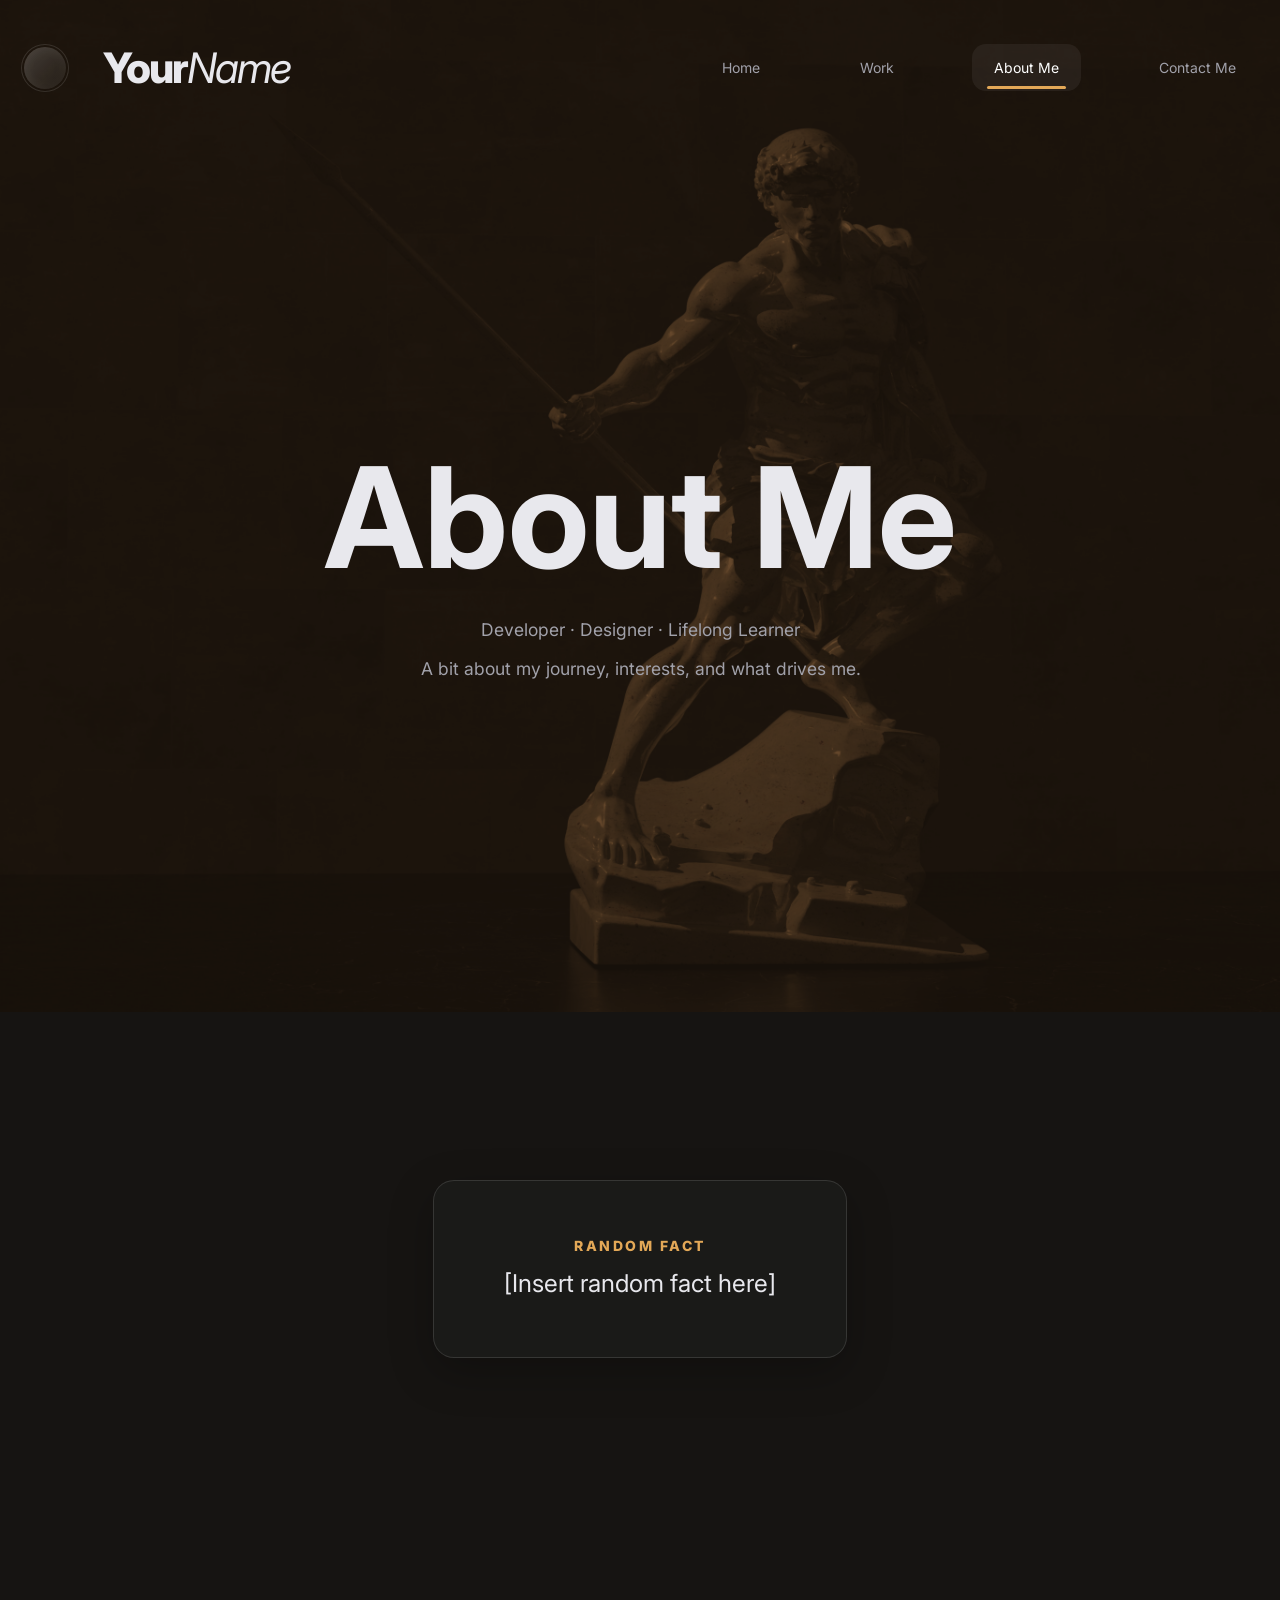
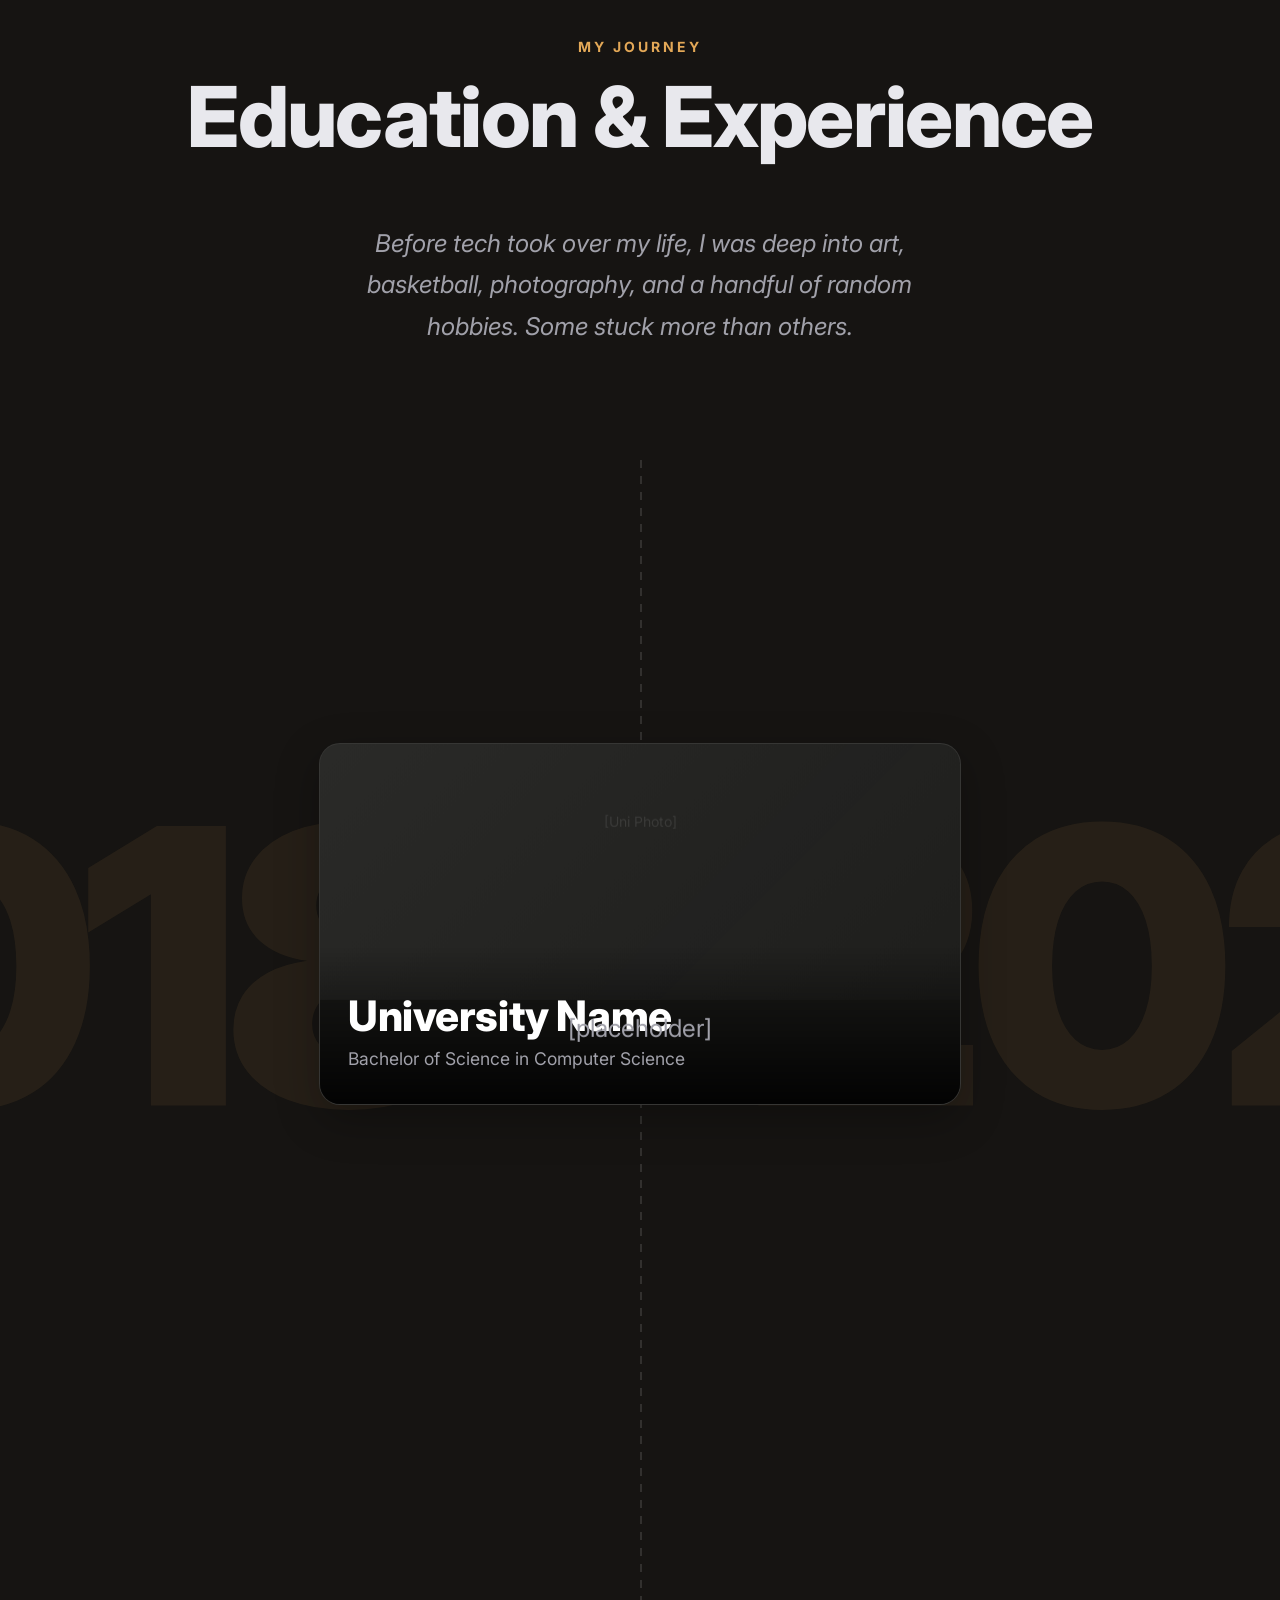
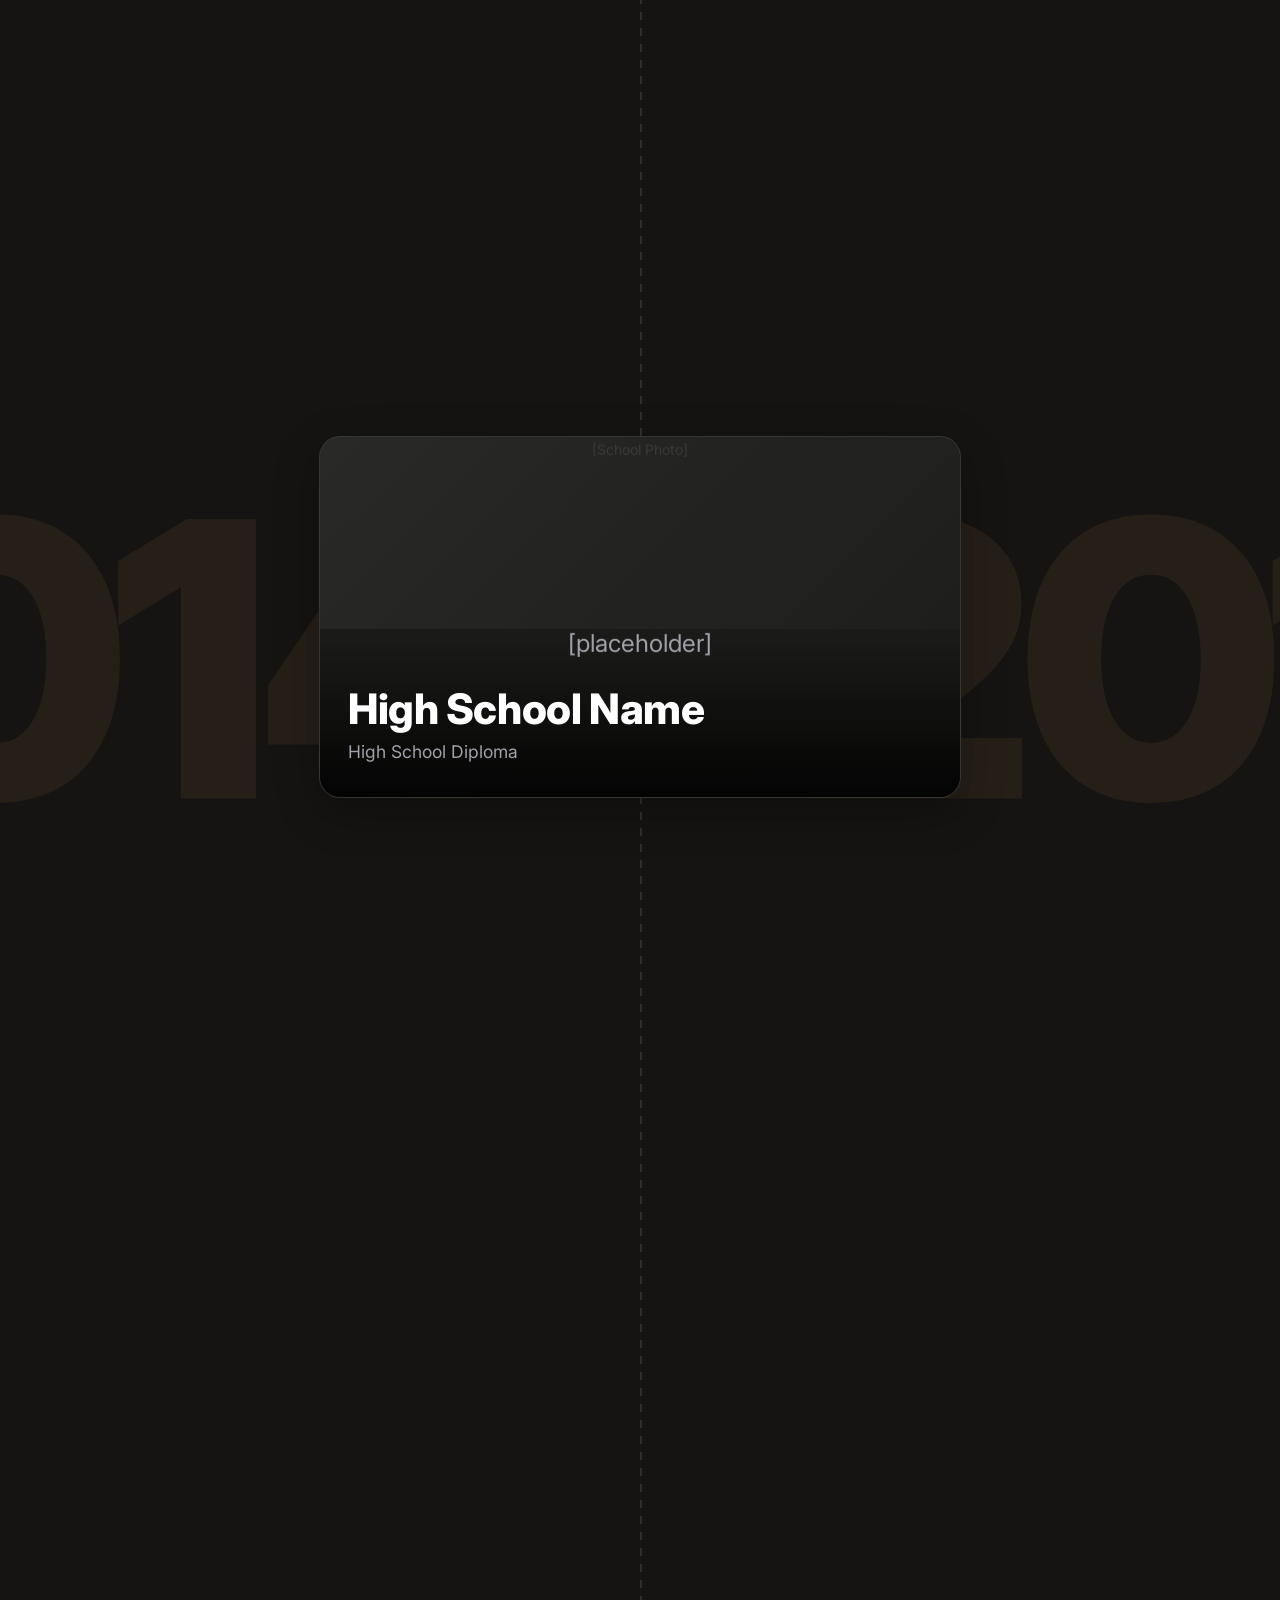
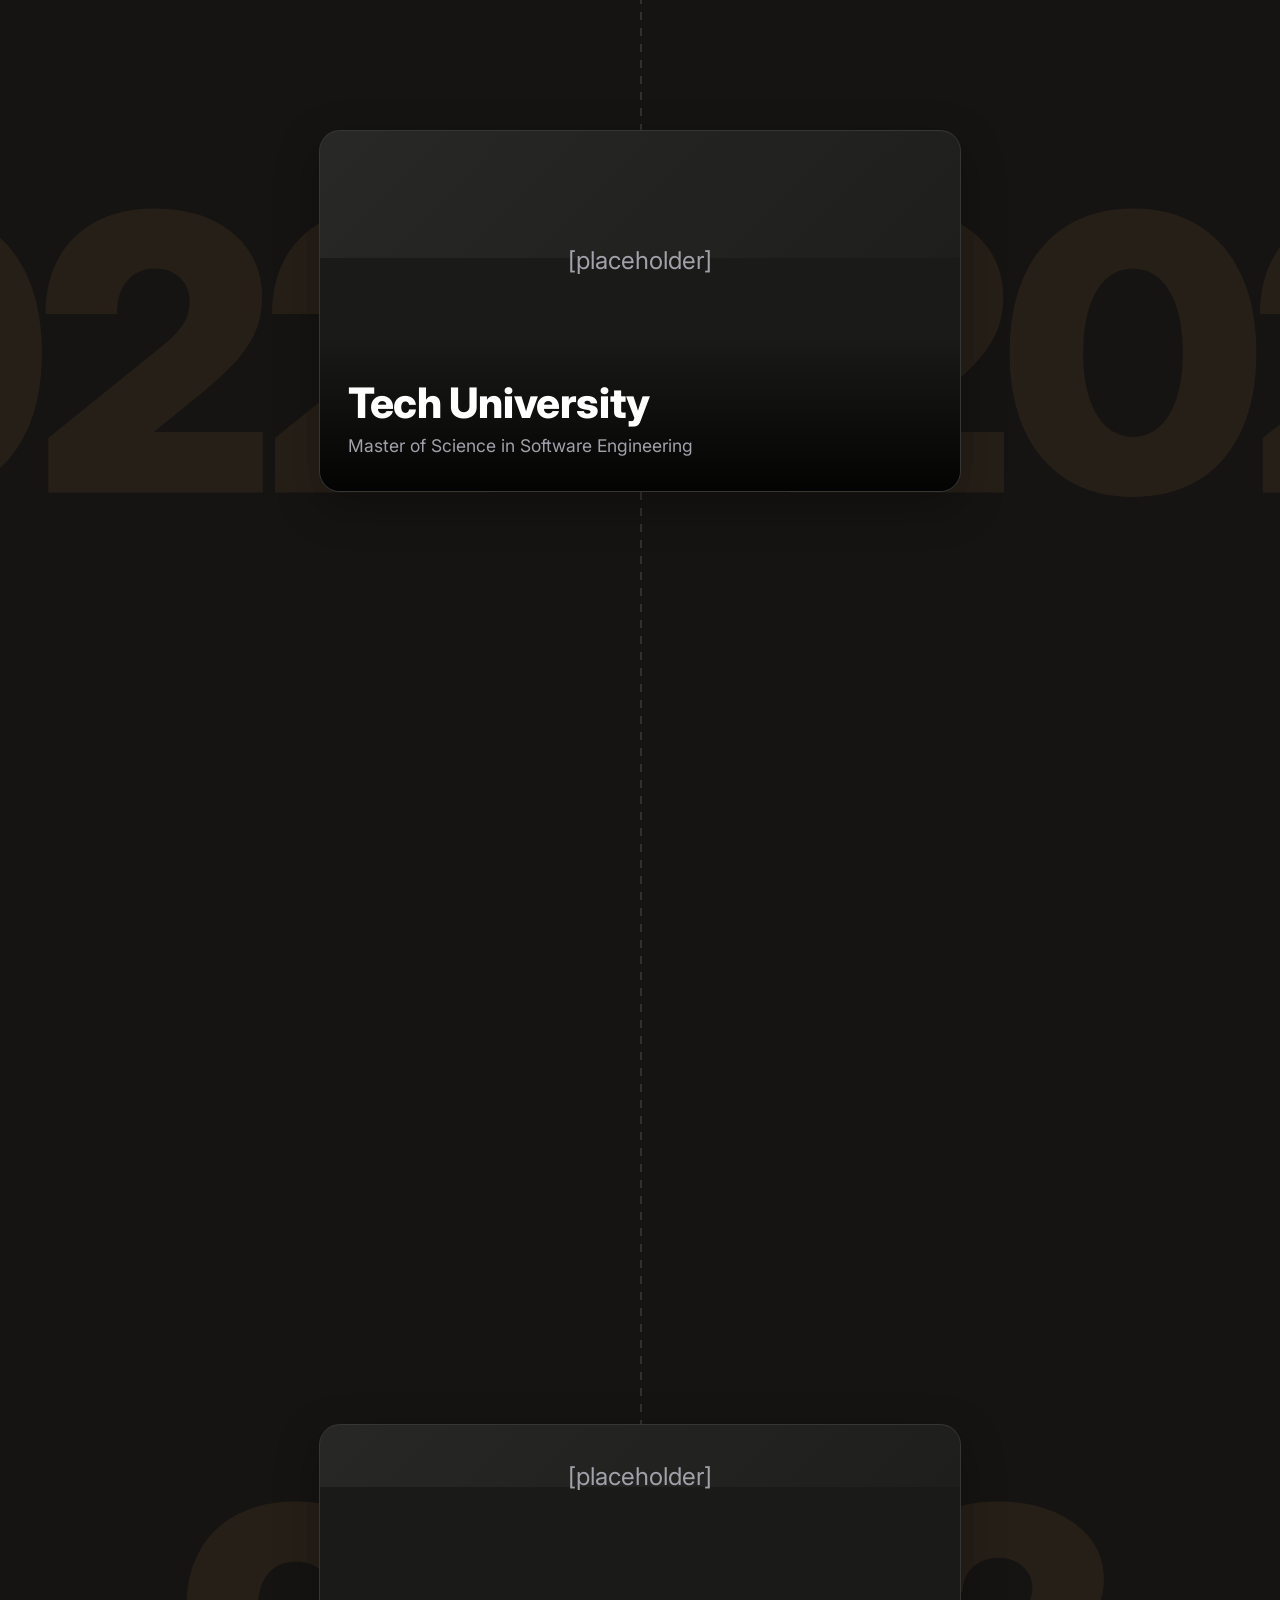
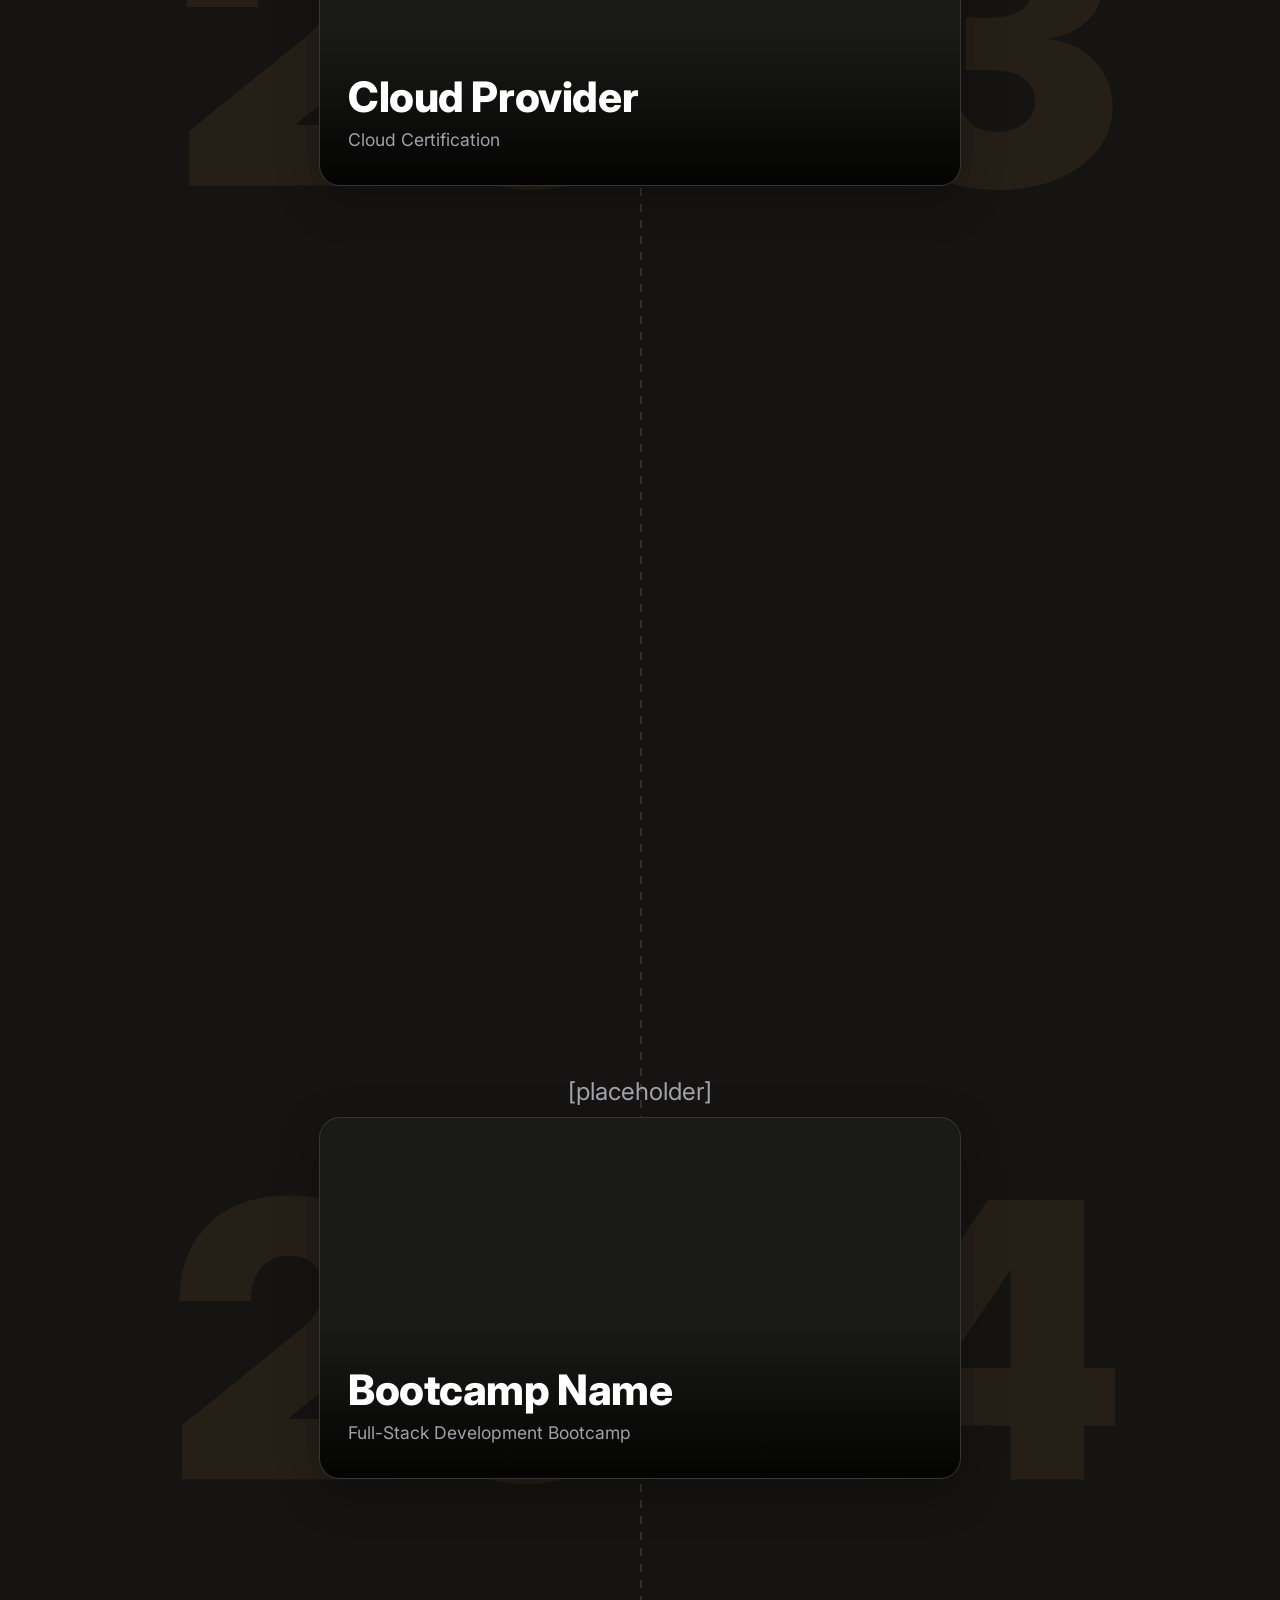
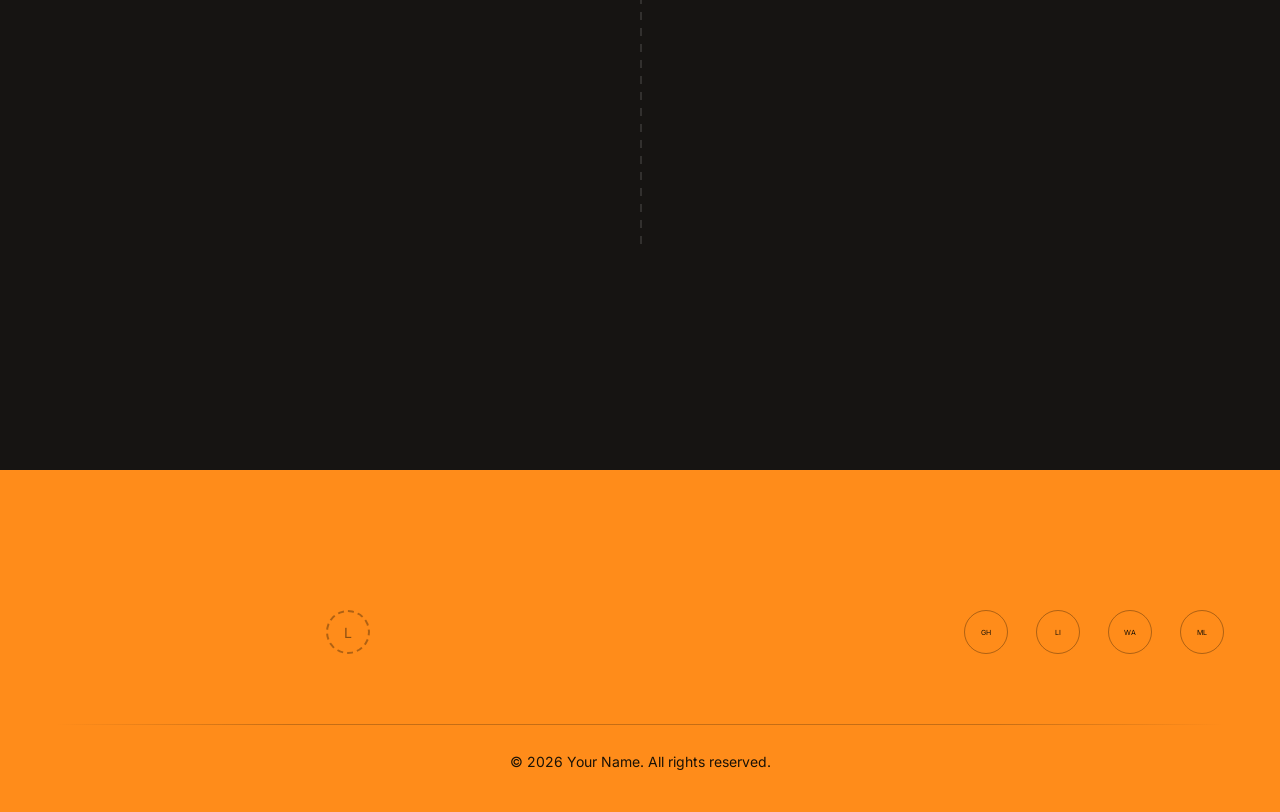
==== about.html @ c1de2d8c "to main" ====
<!doctype html>
<html lang="en">
  <head>
    <meta charset="UTF-8" />
    <meta name="viewport" content="width=device-width, initial-scale=1.0" />
    <title>About Me | Portfolio</title>
    <link rel="stylesheet" href="css/main.css" />
    <link rel="stylesheet" href="css/about.css" />
  </head>
  <body>
    <div class="page-transition"></div>
    <div id="page">
      <!-- Header -->
      <header>
        <div class="container">
          <div class="left-group">
            <div class="profile-pic"></div>
            <a href="index.html" class="logo"
              ><strong>Your</strong> <em>Name</em></a
            >
          </div>
          <nav>
            <a href="index.html">Home</a>
            <a href="work.html">Work</a>
            <a href="about.html" class="active">About Me</a>
            <a href="contact.html">Contact Me</a>
          </nav>
        </div>
      </header>

      <!-- Main content -->
      <main id="content">
        <!-- About Hero -->
        <section class="about-hero" data-observe>
          <div class="profile-circle"></div>
          <img
            class="about-image-bg"
            src="img/about-me-page/diego-sanchez.jpg"
            alt="image"
          />
          <div class="container">
            <h1>About Me</h1>
            <p class="about-tagline">
              Developer &middot; Designer &middot; Lifelong Learner
            </p>
            <p class="about-subtitle">
              A bit about my journey, interests, and what drives me.
            </p>
          </div>
        </section>

        <section data-observe>
          <div class="container">
            <div class="fact-card">
              <span class="fact-label">Random Fact</span>
              <p class="fact-text">
                [Insert random fact here]
              </p>
            </div>
          </div>
        </section>

        <!-- History & Education -->
        <section class="education-section" data-observe>
          <div class="container">
            <span class="section-kicker">My Journey</span>
            <h2 class="timeline-title">Education &amp; Experience</h2>
            <div class="history-intro">
              <p>
                Before tech took over my life, I was deep into art, basketball, photography, and a handful of random hobbies. Some stuck more than others.
              </p>
            </div>
            <div class="about-content">
              <div class="tl-line"></div>
              <div class="tl-line-fill"></div>
              <div class="edu-row">
                <div class="tl-dot" style="--i: 0"></div>
                <div class="edu-year-bg" aria-hidden="true">2018 – 2022</div>
                <div class="education-item" data-observe data-speed="0.06" data-year="2018 – 2022">
                  <div class="edu-img" data-speed="0.05">[Uni Photo]</div>
                  <div class="edu-overlay">
                    <h4>University Name</h4>
                    <div class="school">Bachelor of Science in Computer Science</div>
                  </div>
                </div>
                <div class="edu-backstory" data-speed="0.06">
                  <p>[placeholder]</p>
                </div>
              </div>
              <div class="edu-row">
                <div class="tl-dot" style="--i: 1"></div>
                <div class="edu-year-bg" aria-hidden="true">2014 – 2018</div>
                <div class="education-item" data-observe data-speed="0.06" data-year="2014 – 2018">
                  <div class="edu-img" data-speed="0.05">[School Photo]</div>
                  <div class="edu-overlay">
                    <h4>High School Name</h4>
                    <div class="school">High School Diploma</div>
                  </div>
                </div>
                <div class="edu-backstory" data-speed="0.06">
                  <p>[placeholder]</p>
                </div>
              </div>
              <div class="edu-row">
                <div class="tl-dot" style="--i: 2"></div>
                <div class="edu-year-bg" aria-hidden="true">2022 – 2024</div>
                <div class="education-item" data-observe data-speed="0.06" data-year="2022 – 2024">
                  <div class="edu-img" data-speed="0.05">[Tech Uni Photo]</div>
                  <div class="edu-overlay">
                    <h4>Tech University</h4>
                    <div class="school">Master of Science in Software Engineering</div>
                  </div>
                </div>
                <div class="edu-backstory" data-speed="0.06">
                  <p>[placeholder]</p>
                </div>
              </div>
              <div class="edu-row">
                <div class="tl-dot" style="--i: 3"></div>
                <div class="edu-year-bg" aria-hidden="true">2023</div>
                <div class="education-item" data-observe data-speed="0.06" data-year="2023">
                  <div class="edu-img" data-speed="0.05">[Cert Photo]</div>
                  <div class="edu-overlay">
                    <h4>Cloud Provider</h4>
                    <div class="school">Cloud Certification</div>
                  </div>
                </div>
                <div class="edu-backstory" data-speed="0.06">
                  <p>[placeholder]</p>
                </div>
              </div>
              <div class="edu-row">
                <div class="tl-dot" style="--i: 4"></div>
                <div class="edu-year-bg" aria-hidden="true">2024</div>
                <div class="education-item" data-observe data-speed="0.06" data-year="2024">
                  <div class="edu-img" data-speed="0.05">[Bootcamp Photo]</div>
                  <div class="edu-overlay">
                    <h4>Bootcamp Name</h4>
                    <div class="school">Full-Stack Development Bootcamp</div>
                  </div>
                </div>
                <div class="edu-backstory" data-speed="0.06">
                  <p>[placeholder]</p>
                </div>
              </div>
            </div>
          </div>
        </section>
      </main>

      <!-- Footer -->
      <footer class="on-orange" data-observe>
        <div class="container">
          <div class="footer-row">
            <div class="footer-center">
              <div class="footer-logo-placeholder">L</div>
            </div>
            <div class="footer-right">
              <a href="https://github.com/" target="_blank" class="social-link" title="GitHub">GH</a>
              <a href="https://linkedin.com/in/" target="_blank" class="social-link" title="LinkedIn">LI</a>
              <a href="https://wa.me/" target="_blank" class="social-link" title="WhatsApp">WA</a>
              <a href="mailto:you@example.com" class="social-link" title="Email">ML</a>
            </div>
          </div>
          <div class="footer-copy">&copy; 2026 Your Name. All rights reserved.</div>
        </div>
      </footer>
    </div>
    <script src="javaScript/main.js"></script>
    <script src="javaScript/about.js"></script>
  </body>
</html>
---- css/main.css ----
@import url("https://fonts.googleapis.com/css2?family=Inter:ital,wght@0,400;0,800;1,400&display=swap");

/* ─── Root variables ─────────────────────────────────── */
:root {
  --unit: 1.75rem;

  --s-0125: calc(var(--unit) * 0.125);
  --s-025: calc(var(--unit) * 0.25);
  --s-0375: calc(var(--unit) * 0.375);
  --s-05: calc(var(--unit) * 0.5);
  --s-0625: calc(var(--unit) * 0.625);
  --s-075: calc(var(--unit) * 0.75);
  --s-0875: calc(var(--unit) * 0.875);
  --s-1: var(--unit);
  --s-15: calc(var(--unit) * 1.5);
  --s-2: calc(var(--unit) * 2);
  --s-25: calc(var(--unit) * 2.5);
  --s-3: calc(var(--unit) * 3);
  --s-35: calc(var(--unit) * 3.5);
  --s-4: calc(var(--unit) * 4);
  --s-45: calc(var(--unit) * 4.5);
  --s-5: calc(var(--unit) * 5);
  --s-55: calc(var(--unit) * 5.5);
  --s-6: calc(var(--unit) * 6);
  --s-65: calc(var(--unit) * 6.5);
  --s-7: calc(var(--unit) * 7);
  --s-75: calc(var(--unit) * 7.5);
  --s-8: calc(var(--unit) * 8);
  --s-85: calc(var(--unit) * 8.5);
  --s-9: calc(var(--unit) * 9);
  --s-95: calc(var(--unit) * 9.5);
  --s-10: calc(var(--unit) * 10);
  --s-11: calc(var(--unit) * 11);
  --s-37: calc(var(--unit) * 45);

  --accent: #e3a857;
  --accent-strong: #f2c277;
  --accent-soft: rgba(227, 168, 87, 0.14);
  --accent-line: rgba(227, 168, 87, 0.5);

  --surface: rgba(255, 255, 255, 0.04);
  --surface-2: rgba(255, 255, 255, 0.07);
  --border: rgba(255, 255, 255, 0.12);
  --border-strong: rgba(255, 255, 255, 0.22);

  --text: #e8e8ed;
  --text-dim: #a1a1aa;
  --text-faint: #6b6b6d;

  --ease: cubic-bezier(0.16, 1, 0.3, 1);

  scrollbar-width: none;
}

/* ─── Base / Reset ───────────────────────────────────── */
html {
  scroll-behavior: smooth;
  scroll-padding-top: 88px;
}

::selection {
  background: var(--accent-soft);
  color: #fff;
}

:focus-visible {
  outline: 2px solid var(--accent);
  outline-offset: 3px;
  border-radius: 4px;
}

::-webkit-scrollbar {
  width: 10px;
}
::-webkit-scrollbar-track {
  background: transparent;
}
::-webkit-scrollbar-thumb {
  background: rgba(255, 255, 255, 0.12);
  border-radius: 8px;
  border: 2px solid transparent;
  background-clip: padding-box;
}
::-webkit-scrollbar-thumb:hover {
  background: rgba(255, 255, 255, 0.22);
  background-clip: padding-box;
}

body {
  height: 100%;
  margin: 0;
  font-size: 1rem;
  font-family: "Inter", "SF Pro Display", "Helvetica Neue", sans-serif;
  background: #161412;
  color: #e8e8ed;
}

a {
  text-decoration: none;
}

/* ─── Layout ──────────────────────────────────────────── */
.container {
  max-width: var(--s-37);
  margin: 0 auto;
  padding: 0 var(--s-2);
}

#page {
  display: flex;
  flex-direction: column;
  min-height: 100vh;
  position: relative;
  overflow-x: clip;
}

#content {
  flex: 1;
  display: flex;
  flex-direction: column;
  gap: var(--s-3);
}

section {
  padding: var(--s-2) 0;
}

.page-intro {
  color: #a1a1aa;
}

/* ─── Shared section headings ─────────────────────────── */
.section-kicker {
  display: block;
  text-align: center;
  font-size: var(--s-0625);
  text-transform: uppercase;
  letter-spacing: 0.22em;
  color: var(--accent);
  font-weight: 700;
  margin-bottom: var(--s-05);
}

.section-title {
  text-align: center;
  font-size: var(--s-35);
  font-weight: 800;
  letter-spacing: -0.02em;
  margin: 0 0 var(--s-25);
  color: var(--text);
}

.section-title em {
  font-style: italic;
  color: var(--text-dim);
}

/* ─── Page transition overlay ─────────────────────────── */
#page.page-enter {
  animation: pageFadeIn 0.6s cubic-bezier(0.16, 1, 0.3, 1) forwards;
}

.page-transition {
  position: fixed;
  inset: 0;
  background:
    linear-gradient(
      135deg,
      #0d0b0a 0%,
      #0d0b0a 30%,
      #7a4108 45%,
      #ff8c1a 50%,
      #7a4108 55%,
      #0d0b0a 70%,
      #0d0b0a 100%
    );
  background-color: #0d0b0a;
  background-size: 300% 300%;
  background-position: 0% 0%;
  z-index: 100;
  pointer-events: none;
  opacity: 0;
  transition: opacity 0.35s ease;
}

.page-transition.active {
  opacity: 1;
  pointer-events: all;
  animation: transitionGradient 1.6s ease-out 1 forwards;
}

@keyframes transitionGradient {
  0% { background-position: 0% 0%; }
  100% { background-position: 100% 100%; }
}

@keyframes pageFadeIn {
  from { opacity: 0; transform: translateY(20px); }
  to { opacity: 1; transform: translateY(0); }
}

/* ─── Mobile menu toggle ──────────────────────────────── */
.menu-toggle {
  display: none;
  flex-direction: column;
  justify-content: center;
  gap: 5px;
  width: 40px;
  height: 40px;
  padding: 0;
  background: transparent;
  border: 1px solid var(--border);
  border-radius: var(--s-0375);
  cursor: pointer;
}

.menu-toggle span {
  display: block;
  width: 20px;
  height: 2px;
  margin: 0 auto;
  background: var(--text);
  border-radius: 2px;
  transition: transform 0.3s var(--ease), opacity 0.3s var(--ease);
}

header.nav-open .menu-toggle span:nth-child(1) {
  transform: translateY(7px) rotate(45deg);
}
header.nav-open .menu-toggle span:nth-child(2) {
  opacity: 0;
}
header.nav-open .menu-toggle span:nth-child(3) {
  transform: translateY(-7px) rotate(-45deg);
}

/* ─── Header / Navigation ─────────────────────────────── */
header {
  position: fixed;
  top: 0;
  left: 0;
  width: 100%;
  z-index: 10;
  background: transparent;
  padding: var(--s-1) 0;
  transition:
    background 0.4s var(--ease),
    border-color 0.4s var(--ease),
    backdrop-filter 0.4s var(--ease);
  border-bottom: 1px solid transparent;
}

header.scrolled {
  background: rgba(20, 20, 18, 0.72);
  backdrop-filter: blur(16px) saturate(140%);
  -webkit-backdrop-filter: blur(16px) saturate(140%);
  border-bottom-color: var(--border);
}

header.nav-open {
  background: rgba(20, 20, 18, 0.94);
  backdrop-filter: blur(16px) saturate(140%);
  -webkit-backdrop-filter: blur(16px) saturate(140%);
  border-bottom-color: var(--border);
}

header .container {
  display: flex;
  align-items: center;
  justify-content: space-between;
  max-width: none;
  margin: 0 calc(var(--s-1) * -1.2);
}

header a {
  color: #e8e8ed;
  text-decoration: none;
}

header .left-group {
  display: flex;
  align-items: center;
  gap: calc(var(--s-1) * 0.5);
}

header .profile-pic {
  width: var(--s-15);
  height: var(--s-15);
  border-radius: 50%;
  background:
    linear-gradient(135deg, rgba(255, 255, 255, 0.18), rgba(255, 255, 255, 0.03));
  border: 2px solid transparent;
  background-clip: padding-box;
  box-shadow:
    0 0 0 1px var(--border),
    inset 0 0 14px rgba(255, 255, 255, 0.06);
  flex-shrink: 0;
  position: relative;
}

header .logo {
  font-size: var(--s-15);
  margin-right: var(--s-2);
  font-weight: 400;
  letter-spacing: -0.05em;
}

header .logo strong {
  font-weight: 800;
}

header .logo em {
  font-style: italic;
}

header .left-group a {
  display: inline-flex;
  align-items: center;
  padding: var(--s-05) var(--s-075);
}

header nav {
  display: flex;
  gap: var(--s-2);
}

header nav a {
  position: relative;
  display: inline-flex;
  align-items: center;
  gap: var(--s-05);
  padding: var(--s-05) var(--s-075);
  font-size: var(--s-05);
  border: 1px solid transparent;
  border-radius: var(--s-05);
  color: var(--text-dim);
  transition:
    border-color 0.3s var(--ease),
    background 0.3s var(--ease),
    color 0.3s var(--ease),
    box-shadow 0.3s var(--ease);
}

header nav a::after {
  content: "";
  position: absolute;
  left: var(--s-05);
  right: var(--s-05);
  bottom: 1px;
  height: 3px;
  border-radius: 3px;
  background: var(--accent);
  transform: scaleX(0);
  transform-origin: center;
  transition: transform 0.35s var(--ease);
}

header nav a:hover {
  color: #fff;
  background: rgba(255, 255, 255, 0.12);
  border-color: rgba(255, 255, 255, 0.18);
  box-shadow: 0 4px 16px rgba(0, 0, 0, 0.18);
}

header nav a:hover::after {
  transform: scaleX(1);
}

header nav a.active {
  color: #fff;
  background: rgba(255, 255, 255, 0.06);
}

header nav a.active::after {
  transform: scaleX(1);
}

/* Header — over-orange (home hero) */
header.over-orange:not(.scrolled):not(.nav-open) .logo,
header.over-orange:not(.scrolled):not(.nav-open) nav a {
  color: #1a1206;
}

header.over-orange:not(.scrolled):not(.nav-open) nav a.active {
  color: #1a1206;
  background: rgba(26, 18, 6, 0.08);
}

header.over-orange:not(.scrolled):not(.nav-open) nav a:hover {
  background: rgba(26, 18, 6, 0.14);
  border-color: rgba(26, 18, 6, 0.28);
  color: #1a1206;
  box-shadow: 0 4px 16px rgba(26, 18, 6, 0.18);
}

header.over-orange:not(.scrolled):not(.nav-open) nav a:hover::after,
header.over-orange:not(.scrolled):not(.nav-open) nav a.active::after {
  background: #1a1206;
}

header.over-orange:not(.scrolled):not(.nav-open) .profile-pic {
  border-color: #1a1206;
}

/* ─── Footer ──────────────────────────────────────────── */
footer {
  background: #ff8c1a;
  padding: var(--s-5) 0 var(--s-15);
  margin-top: var(--s-6);
  color: #1a1206;
}

footer .container {
  display: flex;
  flex-direction: column;
  gap: var(--s-25);
}

.footer-row {
  display: flex;
  align-items: center;
  justify-content: space-between;
}

.footer-center,
.footer-right {
  flex: 1;
  display: flex;
  align-items: center;
}

.footer-center {
  justify-content: center;
}

.footer-right {
  justify-content: flex-end;
  gap: var(--s-1);
}

.footer-logo-placeholder {
  width: 40px;
  height: 40px;
  border: 2px dashed rgba(26, 18, 6, 0.35);
  border-radius: 50%;
  display: flex;
  align-items: center;
  justify-content: center;
  color: rgba(26, 18, 6, 0.5);
  font-size: var(--s-05);
}

.social-link {
  width: 42px;
  height: 42px;
  border: 1.5px solid rgba(26, 18, 6, 0.35);
  border-radius: 50%;
  display: flex;
  align-items: center;
  justify-content: center;
  color: #1a1206;
  font-size: var(--s-025);
  text-decoration: none;
  transition:
    background 0.25s var(--ease),
    color 0.25s var(--ease),
    border-color 0.25s var(--ease),
    transform 0.25s var(--ease);
}

.social-link:hover {
  background: rgba(26, 18, 6, 0.12);
  color: #1a1206;
  border-color: rgba(26, 18, 6, 0.5);
  transform: translateY(-2px);
}

.footer.on-orange {
  color: #1a1206;
}

.footer.on-orange .footer-logo-placeholder {
  border-color: rgba(26, 18, 6, 0.35);
  color: rgba(26, 18, 6, 0.5);
}

.footer.on-orange .social-link {
  border-color: rgba(26, 18, 6, 0.35);
  color: #1a1206;
}

.footer.on-orange .social-link:hover {
  background: rgba(26, 18, 6, 0.12);
  color: #1a1206;
  border-color: rgba(26, 18, 6, 0.5);
}

.footer.on-orange .footer-copy {
  color: #1a1206;
  border-image: linear-gradient(
      to right,
      transparent,
      rgba(26, 18, 6, 0.25) 20%,
      rgba(26, 18, 6, 0.25) 80%,
      transparent
    ) 1;
}

.footer-copy {
  text-align: center;
  font-size: var(--s-05);
  color: #1a1206;
  padding-top: var(--s-1);
  border-top: 1px solid transparent;
  border-image: linear-gradient(
      to right,
      transparent,
      rgba(26, 18, 6, 0.25) 20%,
      rgba(26, 18, 6, 0.25) 80%,
      transparent
    ) 1;
}

/* ─── Shared hero keyframes ──────────────────────────── */
@keyframes heroSlideUp {
  from {
    opacity: 0;
    transform: translateY(var(--start-y, 40px));
  }
  to {
    opacity: 1;
    transform: translateY(0);
  }
}

@keyframes heroImageIn {
  from {
    opacity: 0;
    transform: translate(-50%, -45%) scale(1.05);
  }
  to {
    opacity: 0.65;
    transform: translate(-50%, -50%) scale(1);
  }
}

/* ─── Scaling / Responsive ────────────────────────────── */
@media (max-width: 1024px) {
  :root {
    --unit: 1.5rem;
  }

  footer .container {
    gap: var(--s-25);
  }
}

@media (max-width: 768px) {
  :root {
    --unit: 1.25rem;
  }

  .menu-toggle {
    display: flex;
  }

  header .container {
    flex-direction: row;
    flex-wrap: wrap;
    justify-content: space-between;
    align-items: center;
  }

  header nav {
    flex-basis: 100%;
    flex-direction: column;
    align-items: stretch;
    gap: 0;
    max-height: 0;
    overflow: hidden;
    opacity: 0;
    transition: max-height 0.4s var(--ease), opacity 0.3s var(--ease);
  }

  header.nav-open nav {
    max-height: 320px;
    opacity: 1;
    padding-top: var(--s-05);
  }

  header nav a {
    padding: var(--s-05) 0;
    text-align: center;
    border-top: 1px solid var(--border);
  }

  .container {
    padding: 0 var(--s-1);
  }

  footer .container {
    gap: var(--s-3);
  }
}

@media (max-width: 480px) {
  :root {
    --unit: 1rem;
  }

  .footer-row {
    flex-direction: column;
    gap: var(--s-1);
  }

  .footer-right {
    flex: none;
    width: 100%;
    justify-content: center;
  }
}

/* ─── Reduced motion ──────────────────────────────────── */
@media (prefers-reduced-motion: reduce) {
  *,
  *::before,
  *::after {
    animation-duration: 0.001ms !important;
    animation-iteration-count: 1 !important;
    transition-duration: 0.001ms !important;
    scroll-behavior: auto !important;
  }
}
---- css/about.css ----
/* ─── Hero ────────────────────────────────────────────── */
.about-hero {
  min-height: 100vh;
  height: 100vh;
  width: 100%;
  position: relative;
  overflow: hidden;
  display: flex;
  flex-direction: column;
  align-items: center;
  justify-content: center;
  background: #3d2b1a;
}

.about-hero h1,
.about-hero .about-tagline,
.about-hero .about-subtitle {
  opacity: 0;
  transform: translateY(30px);
  will-change: transform, opacity;
}

.about-hero.animate-in h1 {
  --start-y: 30px;
  animation: heroSlideUp 0.7s cubic-bezier(0.16, 1, 0.3, 1) 0.1s forwards;
}

.about-hero.animate-in .about-tagline {
  --start-y: 30px;
  animation: heroSlideUp 0.6s cubic-bezier(0.16, 1, 0.3, 1) 0.9s forwards;
}

.about-hero.animate-in .about-subtitle {
  --start-y: 30px;
  animation: heroSlideUp 0.6s cubic-bezier(0.16, 1, 0.3, 1) 1.6s forwards;
}

.about-hero.animate-in .about-image-bg {
  animation: heroImageIn 0.4s cubic-bezier(0.34, 1.56, 0.64, 1) 0.9s forwards;
}

.about-hero h1 {
  font-size: var(--s-5);
  text-align: center;
  position: relative;
  z-index: 1;
  margin-bottom: var(--s-05);
}

.about-tagline {
  font-size: var(--s-0625);
  color: #a1a1aa;
  text-align: center;
  position: relative;
  z-index: 1;
  margin-bottom: var(--s-05);
}

.about-subtitle {
  font-size: var(--s-0625);
  color: #a1a1aa;
  text-align: center;
  position: relative;
  z-index: 1;
}

.about-image-bg {
  position: absolute;
  top: 50%;
  left: 50%;
  width: 100%;
  height: 100%;
  max-width: none;
  max-height: none;
  object-fit: cover;
  z-index: 0;
  opacity: 0;
  will-change: transform;
  mix-blend-mode: overlay;
  filter: saturate(1.05) contrast(1.02);
  pointer-events: none;
}

.profile-circle {
  display: none;
}

/* ─── Content layout ──────────────────────────────────── */
#content {
  flex: 1;
  display: flex;
  flex-direction: column;
  align-items: center;
  position: relative;
  overflow: hidden;
  gap: var(--s-2);
}

/* ─── Fact card ───────────────────────────────────────── */
.fact-card {
  max-width: 720px;
  margin: var(--s-2) auto 0;
  border: 1px solid var(--border);
  border-radius: var(--s-075);
  padding: var(--s-2) var(--s-25);
  background: #1a1a18;
  text-align: center;
  box-shadow: 0 14px 44px rgba(0, 0, 0, 0.25);
}

.fact-label {
  font-size: var(--s-05);
  font-weight: 800;
  color: var(--accent);
  text-transform: uppercase;
  letter-spacing: 0.18em;
  display: block;
  margin-bottom: var(--s-0375);
}

.fact-text {
  font-size: var(--s-0875);
  color: #e8e8ed;
  line-height: 1.5;
  margin: 0;
}

/* ─── Education / Timeline ────────────────────────────── */
.education-section {
  position: relative;
  margin-top: var(--s-4);
}

.section-kicker {
  display: block;
  text-align: center;
  font-size: var(--s-05);
  text-transform: uppercase;
  letter-spacing: 0.22em;
  color: var(--accent);
  font-weight: 700;
  margin-bottom: var(--s-0375);
}

.timeline-title {
  text-align: center;
  font-size: var(--s-3);
  font-weight: 800;
  letter-spacing: -0.02em;
  margin: 0 0 var(--s-2);
}

.timeline-title em {
  font-style: italic;
  color: var(--text-dim);
}

.history-intro {
  margin: 0 auto var(--s-4);
  max-width: 640px;
  text-align: center;
}

.history-intro p {
  font-size: var(--s-0875);
  color: var(--text-dim);
  line-height: 1.7;
  margin: 0;
  font-style: italic;
}

.about-content {
  position: relative;
  display: flex;
  flex-direction: column;
  gap: clamp(11rem, 22vw, 26rem);
}

.edu-row {
  position: relative;
  display: flex;
  flex-direction: column;
  align-items: center;
  justify-content: center;
  min-height: 100vh;
  gap: var(--s-15);
  padding: var(--s-2) var(--s-1);
}

.tl-line {
  position: absolute;
  top: 0;
  bottom: 0;
  left: 50%;
  width: 2px;
  z-index: 0;
  background-image: repeating-linear-gradient(
    to bottom,
    rgba(255, 255, 255, 0.12) 0px,
    rgba(255, 255, 255, 0.12) 8px,
    transparent 8px,
    transparent 16px
  );
  background-repeat: repeat-y;
  background-size: 100% 16px;
  animation: lineMarch 2s linear infinite;
}

.tl-line-fill {
  position: absolute;
  top: 0;
  left: 50%;
  width: 2px;
  height: 100%;
  z-index: 0;
  background-image: repeating-linear-gradient(
    to bottom,
    var(--accent) 0px,
    var(--accent) 8px,
    transparent 8px,
    transparent 16px
  );
  background-repeat: repeat-y;
  background-size: 100% 16px;
  clip-path: inset(0 0 100% 0);
  will-change: clip-path;
  animation: lineMarch 2s linear infinite;
}

.tl-dot {
  position: absolute;
  left: 50%;
  top: 50%;
  transform: translate(-50%, -50%);
  width: 14px;
  height: 14px;
  border-radius: 50%;
  background: var(--accent);
  z-index: 1;
  animation: dotWave 2s ease-in-out infinite;
  animation-delay: calc(var(--i) * 0.25s);
}

.edu-year-bg {
  position: absolute;
  top: 50%;
  left: 50%;
  transform: translate(-50%, -50%);
  z-index: -1;
  font-size: clamp(8rem, 30vw, 26rem);
  font-weight: 900;
  line-height: 0.8;
  letter-spacing: -0.04em;
  color: var(--accent);
  opacity: 0.08;
  pointer-events: none;
  user-select: none;
  white-space: nowrap;
}

.education-item {
  position: relative;
  z-index: 1;
  width: min(640px, 100%);
  border-radius: var(--s-075);
  overflow: hidden;
  border: 1px solid var(--border);
  background: #1a1a18;
  box-shadow: 0 14px 44px rgba(0, 0, 0, 0.28);
  transform: translate3d(0, var(--py, 0px), 0);
  will-change: transform;
  transition:
    transform 0.45s var(--ease),
    border-color 0.45s var(--ease),
    box-shadow 0.45s var(--ease);
}

.education-item:hover {
  transform: translate3d(0, calc(var(--py, 0px) - 4px), 0);
  border-color: var(--border-strong);
  box-shadow: 0 22px 60px rgba(0, 0, 0, 0.4);
}

.edu-img {
  width: 100%;
  aspect-ratio: 16 / 9;
  background: linear-gradient(135deg, rgba(255, 255, 255, 0.08), rgba(255, 255, 255, 0.02));
  display: flex;
  align-items: center;
  justify-content: center;
  color: rgba(255, 255, 255, 0.1);
  font-size: var(--s-05);
  transform: translate3d(0, var(--py, 0px), 0);
  will-change: transform;
}

.edu-overlay {
  position: absolute;
  bottom: 0;
  left: 0;
  right: 0;
  padding: var(--s-15) var(--s-1) var(--s-1);
  background: linear-gradient(transparent, rgba(0, 0, 0, 0.88));
  pointer-events: none;
}

.edu-overlay h4 {
  font-size: var(--s-15);
  font-weight: 800;
  letter-spacing: -0.01em;
  margin: 0 0 var(--s-025);
  color: #fff;
}

.edu-overlay .school {
  font-size: var(--s-0625);
  color: var(--text-dim);
  margin-bottom: var(--s-025);
}

.edu-backstory {
  position: relative;
  z-index: 1;
  max-width: 600px;
  padding: 0 var(--s-15);
  text-align: center;
  transform: translate3d(0, var(--py, 0px), 0);
  will-change: transform;
}

.edu-backstory p {
  font-size: var(--s-0875);
  color: var(--text-dim);
  line-height: 1.7;
  margin: 0;
}

/* ─── Keyframes ───────────────────────────────────────── */
@keyframes lineMarch {
  to { background-position: 0 -16px; }
}

@keyframes dotWave {
  0%, 100% { transform: translate(-50%, -50%) translateY(0); }
  50% { transform: translate(-50%, -50%) translateY(-8px); }
}

/* ─── Responsive ──────────────────────────────────────── */
@media (max-width: 768px) {
  .education-item {
    width: 100%;
  }
  .tl-line,
  .tl-line-fill,
  .tl-dot,
  .edu-year-bg {
    display: none;
  }
}
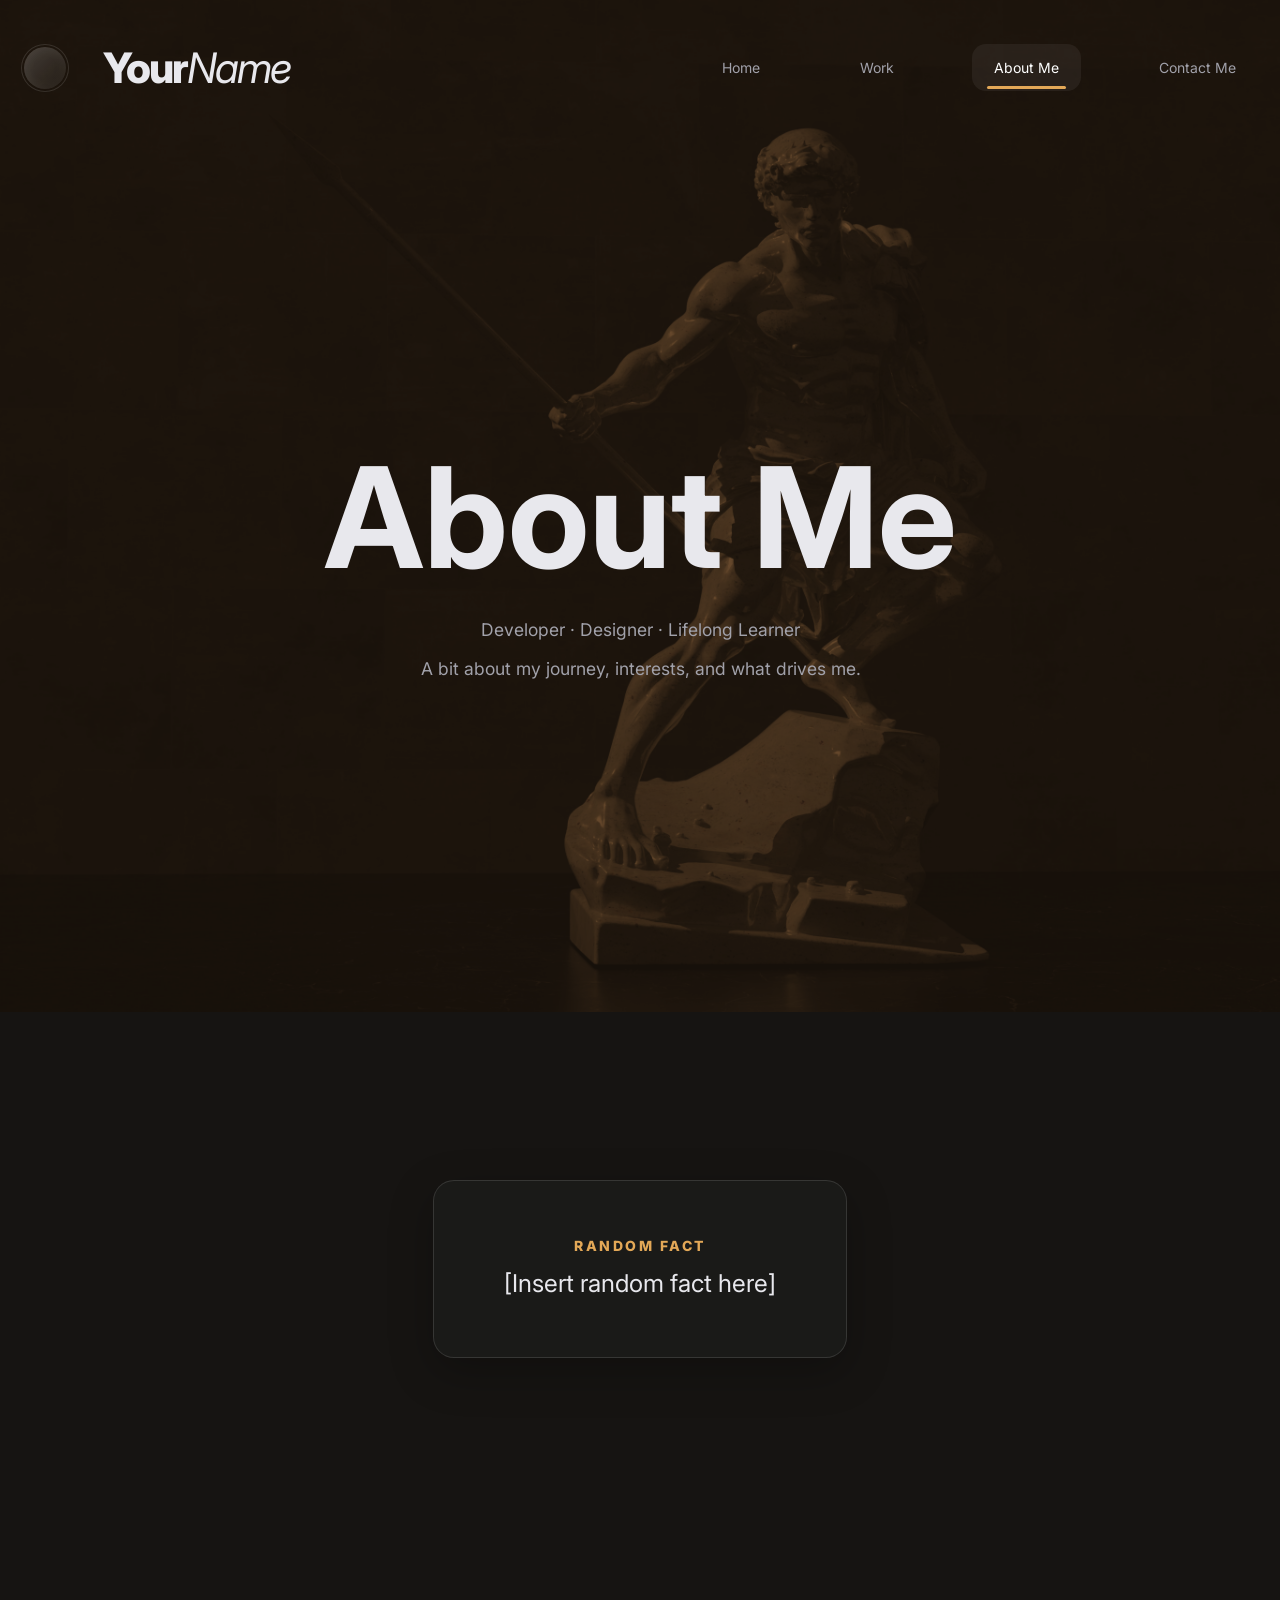
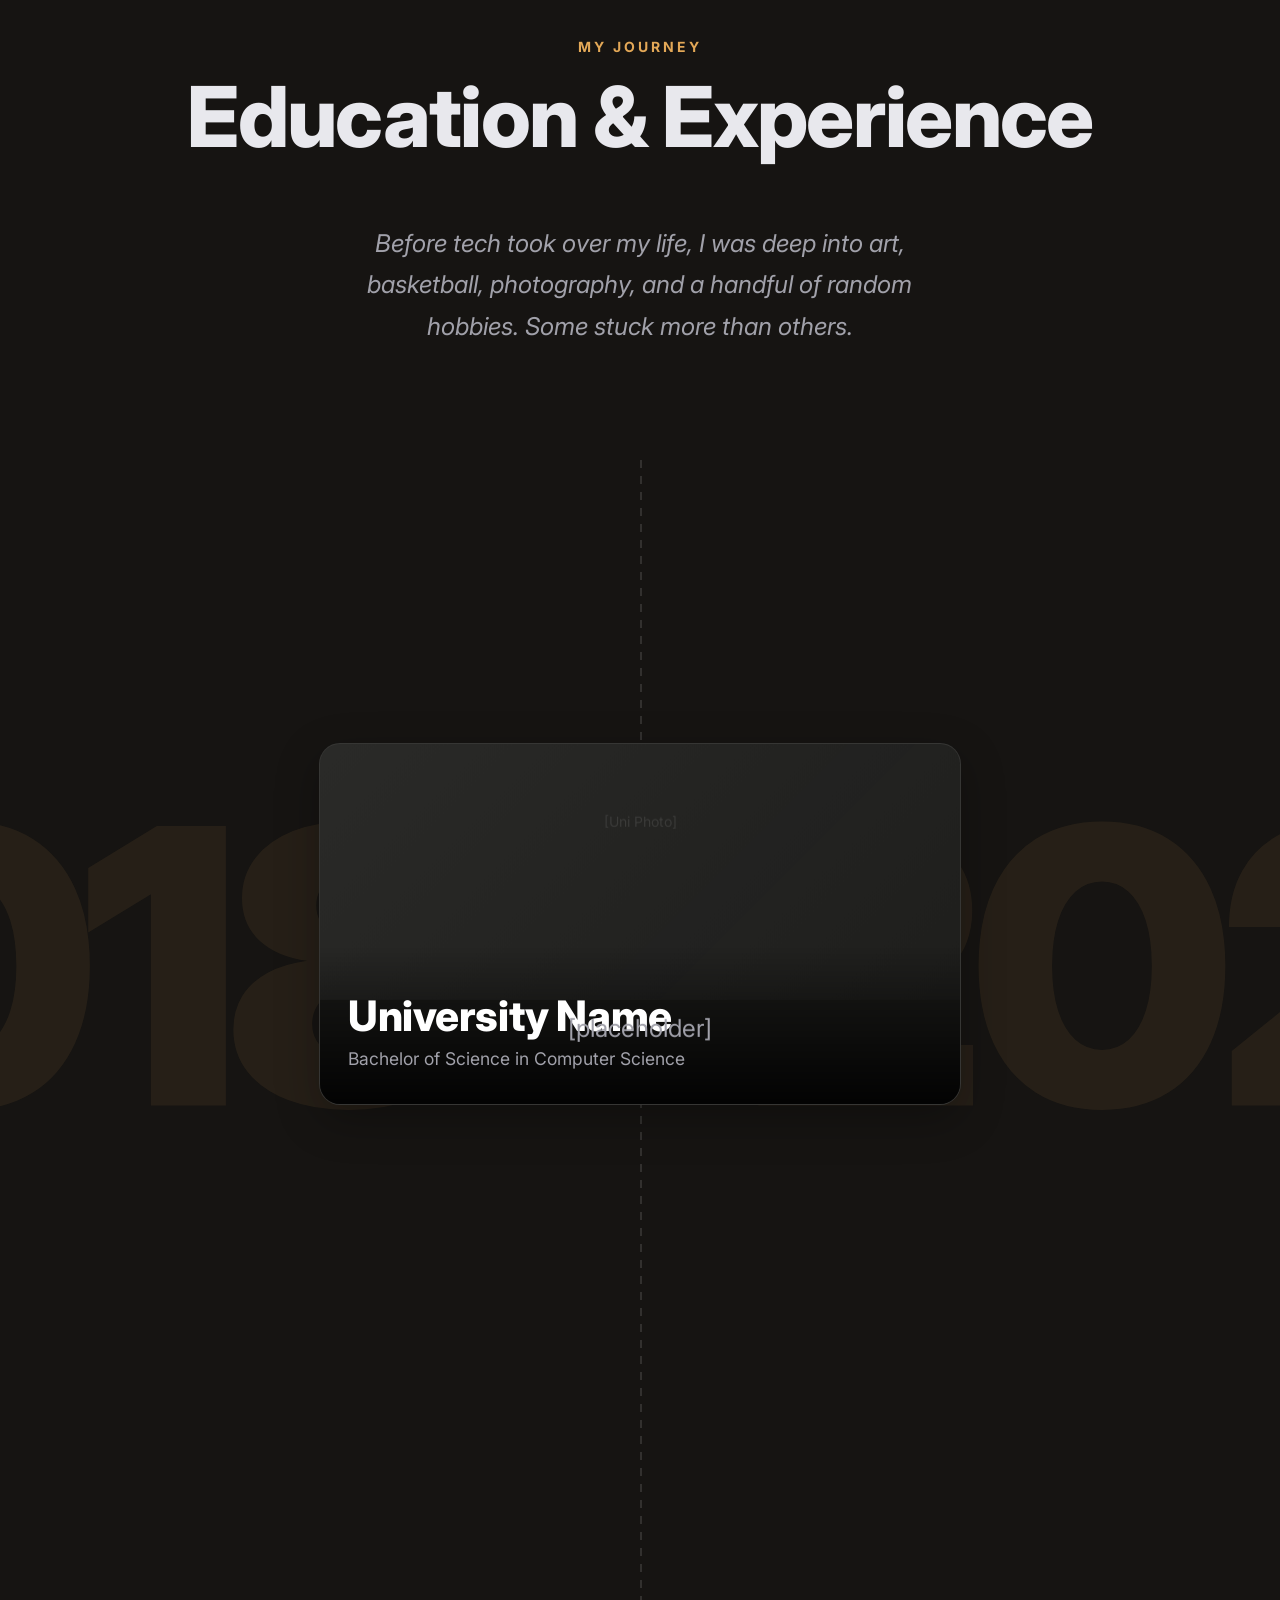
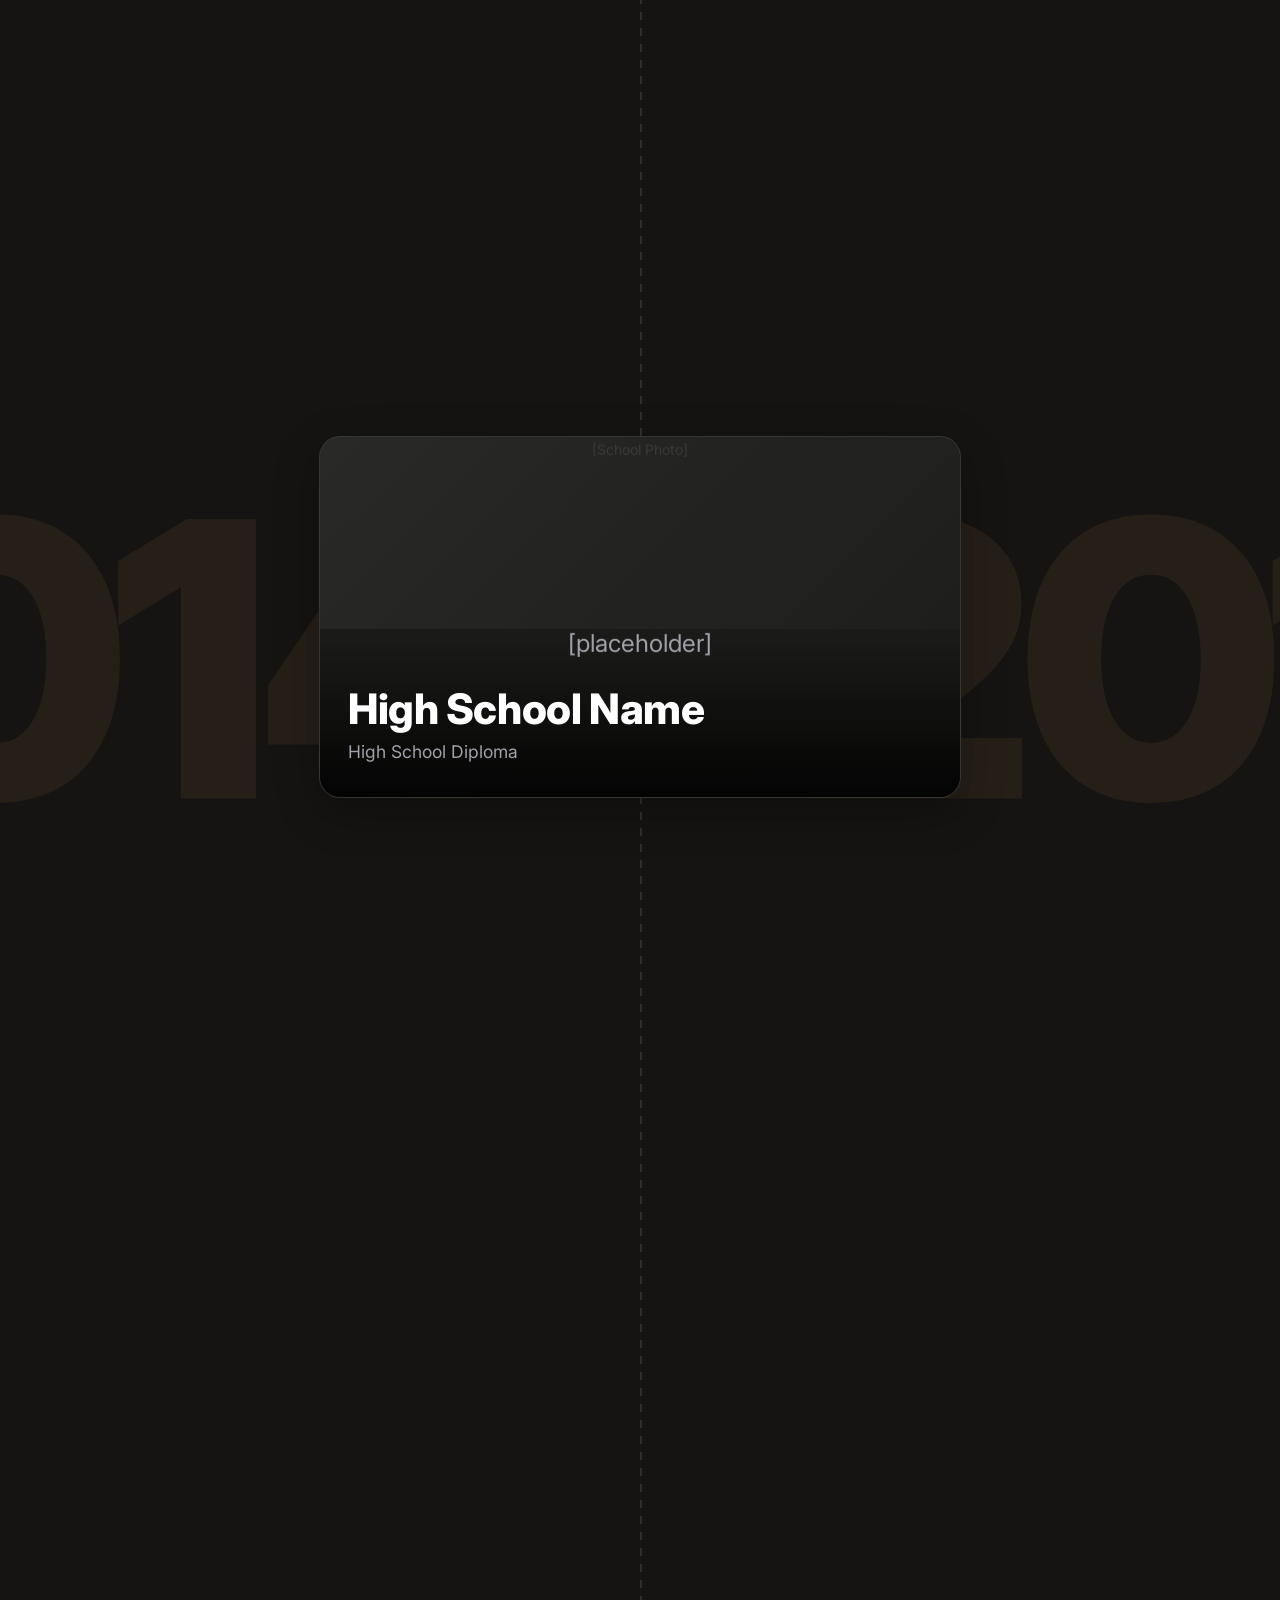
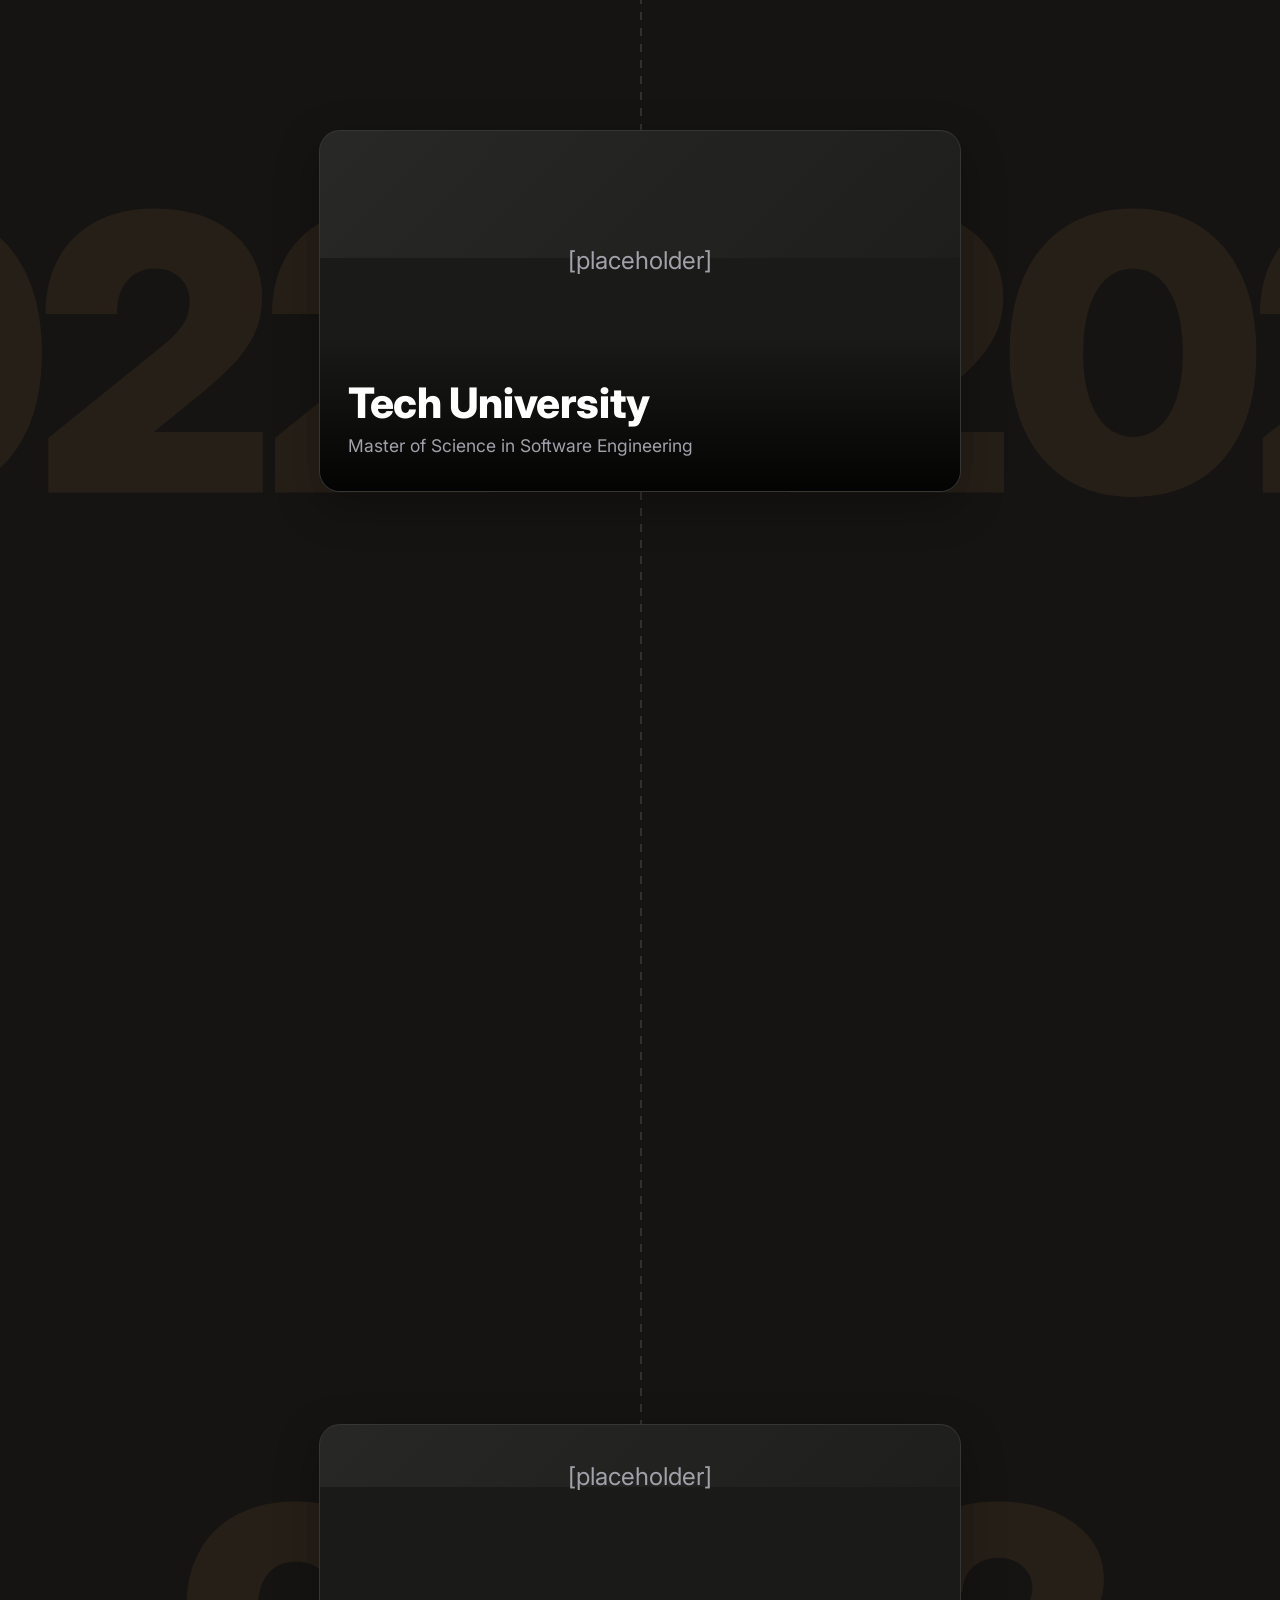
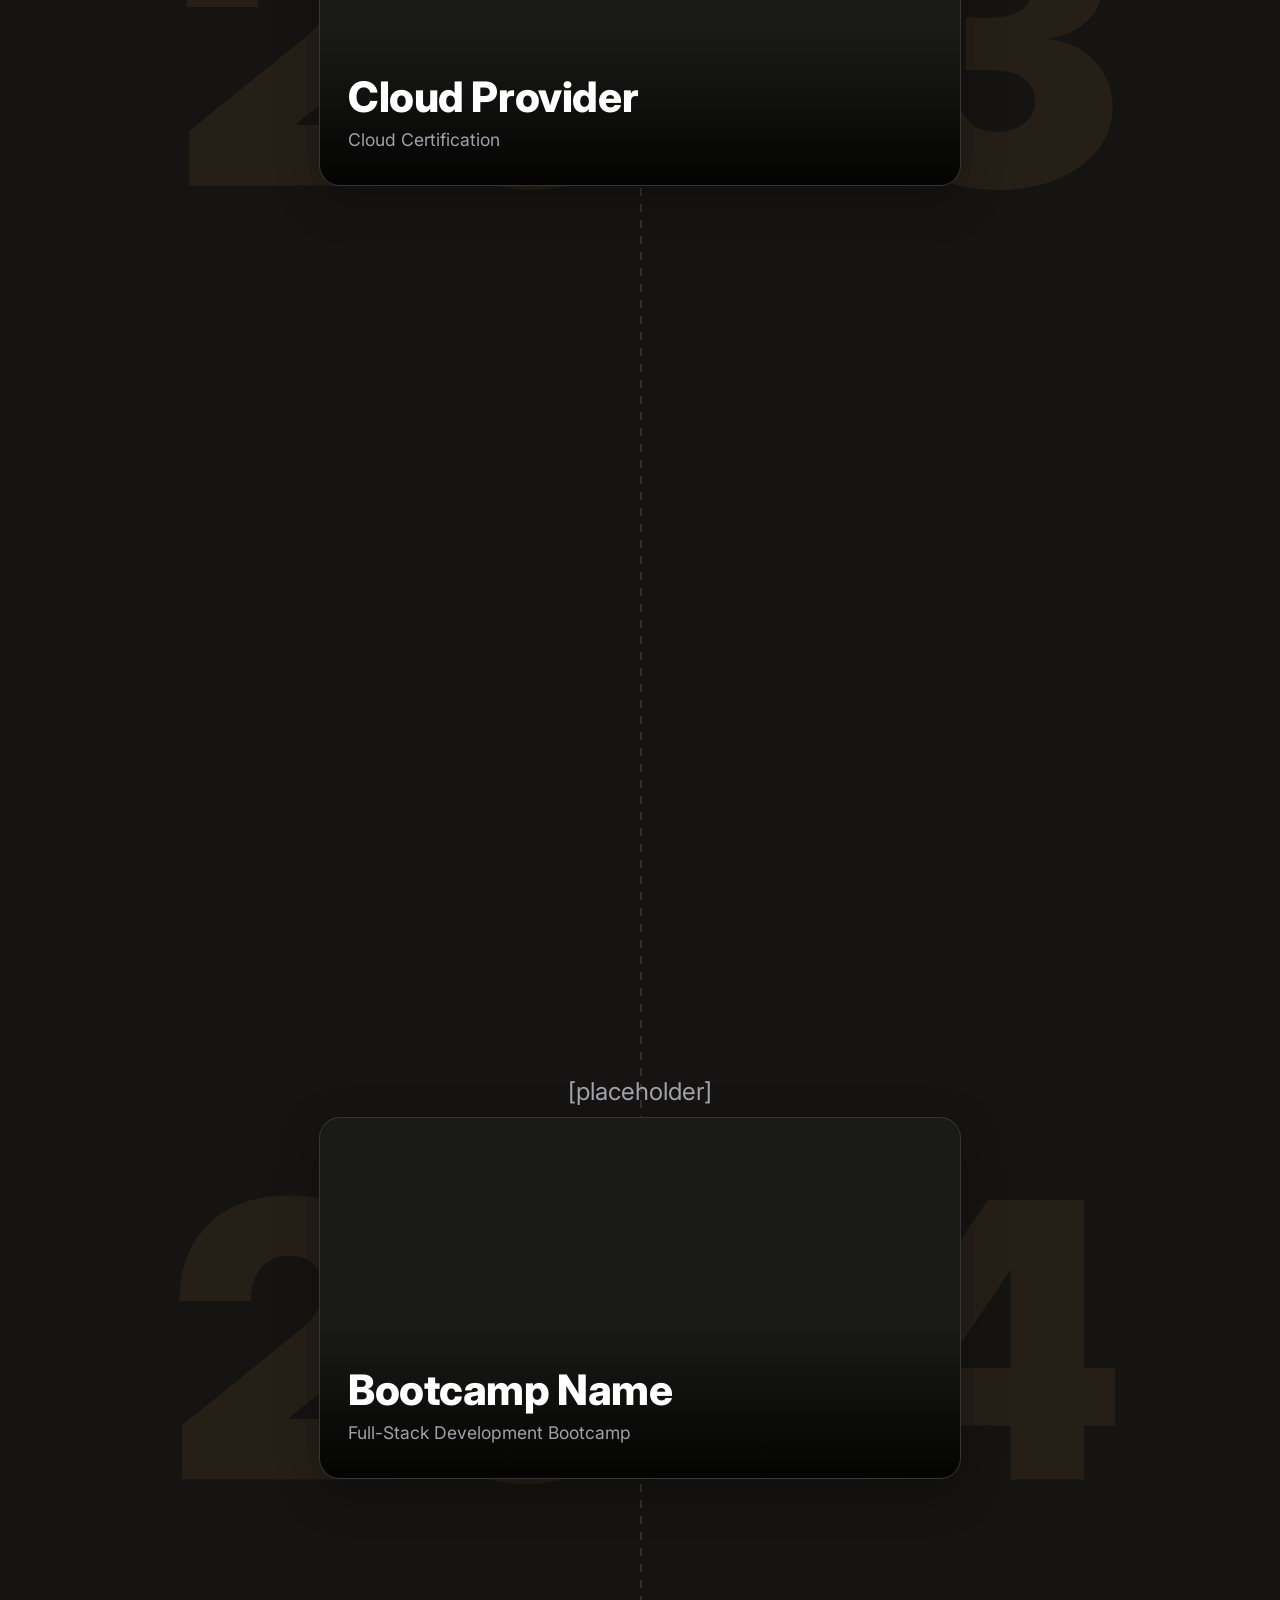
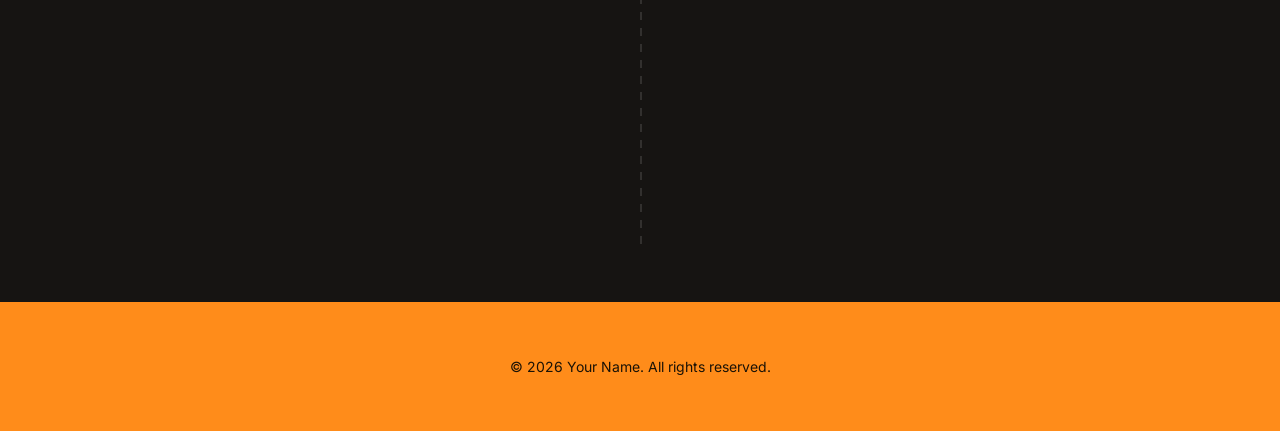
==== commit f0235702: "fdsd" ====
--- a/about.html
+++ b/about.html
@@ -74,7 +74,7 @@
               <div class="tl-line"></div>
               <div class="tl-line-fill"></div>
               <div class="edu-row">
-                <div class="tl-dot" style="--i: 0"></div>
+                <div class="tl-dot"></div>
                 <div class="edu-year-bg" aria-hidden="true">2018 – 2022</div>
                 <div class="education-item" data-observe data-speed="0.06" data-year="2018 – 2022">
                   <div class="edu-img" data-speed="0.05">[Uni Photo]</div>
@@ -88,7 +88,7 @@
                 </div>
               </div>
               <div class="edu-row">
-                <div class="tl-dot" style="--i: 1"></div>
+                <div class="tl-dot"></div>
                 <div class="edu-year-bg" aria-hidden="true">2014 – 2018</div>
                 <div class="education-item" data-observe data-speed="0.06" data-year="2014 – 2018">
                   <div class="edu-img" data-speed="0.05">[School Photo]</div>
@@ -102,7 +102,7 @@
                 </div>
               </div>
               <div class="edu-row">
-                <div class="tl-dot" style="--i: 2"></div>
+                <div class="tl-dot"></div>
                 <div class="edu-year-bg" aria-hidden="true">2022 – 2024</div>
                 <div class="education-item" data-observe data-speed="0.06" data-year="2022 – 2024">
                   <div class="edu-img" data-speed="0.05">[Tech Uni Photo]</div>
@@ -116,7 +116,7 @@
                 </div>
               </div>
               <div class="edu-row">
-                <div class="tl-dot" style="--i: 3"></div>
+                <div class="tl-dot"></div>
                 <div class="edu-year-bg" aria-hidden="true">2023</div>
                 <div class="education-item" data-observe data-speed="0.06" data-year="2023">
                   <div class="edu-img" data-speed="0.05">[Cert Photo]</div>
@@ -130,7 +130,7 @@
                 </div>
               </div>
               <div class="edu-row">
-                <div class="tl-dot" style="--i: 4"></div>
+                <div class="tl-dot"></div>
                 <div class="edu-year-bg" aria-hidden="true">2024</div>
                 <div class="education-item" data-observe data-speed="0.06" data-year="2024">
                   <div class="edu-img" data-speed="0.05">[Bootcamp Photo]</div>
@@ -151,22 +151,11 @@
       <!-- Footer -->
       <footer class="on-orange" data-observe>
         <div class="container">
-          <div class="footer-row">
-            <div class="footer-center">
-              <div class="footer-logo-placeholder">L</div>
-            </div>
-            <div class="footer-right">
-              <a href="https://github.com/" target="_blank" class="social-link" title="GitHub">GH</a>
-              <a href="https://linkedin.com/in/" target="_blank" class="social-link" title="LinkedIn">LI</a>
-              <a href="https://wa.me/" target="_blank" class="social-link" title="WhatsApp">WA</a>
-              <a href="mailto:you@example.com" class="social-link" title="Email">ML</a>
-            </div>
-          </div>
           <div class="footer-copy">&copy; 2026 Your Name. All rights reserved.</div>
         </div>
       </footer>
     </div>
-    <script src="javaScript/main.js"></script>
-    <script src="javaScript/about.js"></script>
+    <script src="java-script/main.js"></script>
+    <script src="java-script/about.js"></script>
   </body>
 </html>
--- a/css/main.css
+++ b/css/main.css
@@ -405,120 +405,20 @@
 /* ─── Footer ──────────────────────────────────────────── */
 footer {
   background: #ff8c1a;
-  padding: var(--s-5) 0 var(--s-15);
-  margin-top: var(--s-6);
+  padding: var(--s-2) 0;
   color: #1a1206;
 }
 
 footer .container {
   display: flex;
-  flex-direction: column;
-  gap: var(--s-25);
-}
-
-.footer-row {
-  display: flex;
+  justify-content: center;
   align-items: center;
-  justify-content: space-between;
-}
-
-.footer-center,
-.footer-right {
-  flex: 1;
-  display: flex;
-  align-items: center;
-}
-
-.footer-center {
-  justify-content: center;
-}
-
-.footer-right {
-  justify-content: flex-end;
-  gap: var(--s-1);
-}
-
-.footer-logo-placeholder {
-  width: 40px;
-  height: 40px;
-  border: 2px dashed rgba(26, 18, 6, 0.35);
-  border-radius: 50%;
-  display: flex;
-  align-items: center;
-  justify-content: center;
-  color: rgba(26, 18, 6, 0.5);
-  font-size: var(--s-05);
-}
-
-.social-link {
-  width: 42px;
-  height: 42px;
-  border: 1.5px solid rgba(26, 18, 6, 0.35);
-  border-radius: 50%;
-  display: flex;
-  align-items: center;
-  justify-content: center;
-  color: #1a1206;
-  font-size: var(--s-025);
-  text-decoration: none;
-  transition:
-    background 0.25s var(--ease),
-    color 0.25s var(--ease),
-    border-color 0.25s var(--ease),
-    transform 0.25s var(--ease);
-}
-
-.social-link:hover {
-  background: rgba(26, 18, 6, 0.12);
-  color: #1a1206;
-  border-color: rgba(26, 18, 6, 0.5);
-  transform: translateY(-2px);
-}
-
-.footer.on-orange {
-  color: #1a1206;
-}
-
-.footer.on-orange .footer-logo-placeholder {
-  border-color: rgba(26, 18, 6, 0.35);
-  color: rgba(26, 18, 6, 0.5);
-}
-
-.footer.on-orange .social-link {
-  border-color: rgba(26, 18, 6, 0.35);
-  color: #1a1206;
-}
-
-.footer.on-orange .social-link:hover {
-  background: rgba(26, 18, 6, 0.12);
-  color: #1a1206;
-  border-color: rgba(26, 18, 6, 0.5);
-}
-
-.footer.on-orange .footer-copy {
-  color: #1a1206;
-  border-image: linear-gradient(
-      to right,
-      transparent,
-      rgba(26, 18, 6, 0.25) 20%,
-      rgba(26, 18, 6, 0.25) 80%,
-      transparent
-    ) 1;
 }
 
 .footer-copy {
   text-align: center;
   font-size: var(--s-05);
   color: #1a1206;
-  padding-top: var(--s-1);
-  border-top: 1px solid transparent;
-  border-image: linear-gradient(
-      to right,
-      transparent,
-      rgba(26, 18, 6, 0.25) 20%,
-      rgba(26, 18, 6, 0.25) 80%,
-      transparent
-    ) 1;
 }
 
 /* ─── Shared hero keyframes ──────────────────────────── */
@@ -551,7 +451,7 @@
   }
 
   footer .container {
-    gap: var(--s-25);
+    flex-direction: column;
   }
 }
 
@@ -607,17 +507,6 @@
   :root {
     --unit: 1rem;
   }
-
-  .footer-row {
-    flex-direction: column;
-    gap: var(--s-1);
-  }
-
-  .footer-right {
-    flex: none;
-    width: 100%;
-    justify-content: center;
-  }
 }
 
 /* ─── Reduced motion ──────────────────────────────────── */
--- a/css/about.css
+++ b/css/about.css
@@ -241,6 +241,12 @@
   animation-delay: calc(var(--i) * 0.25s);
 }
 
+.edu-row:nth-of-type(1) .tl-dot { --i: 0; }
+.edu-row:nth-of-type(2) .tl-dot { --i: 1; }
+.edu-row:nth-of-type(3) .tl-dot { --i: 2; }
+.edu-row:nth-of-type(4) .tl-dot { --i: 3; }
+.edu-row:nth-of-type(5) .tl-dot { --i: 4; }
+
 .edu-year-bg {
   position: absolute;
   top: 50%;
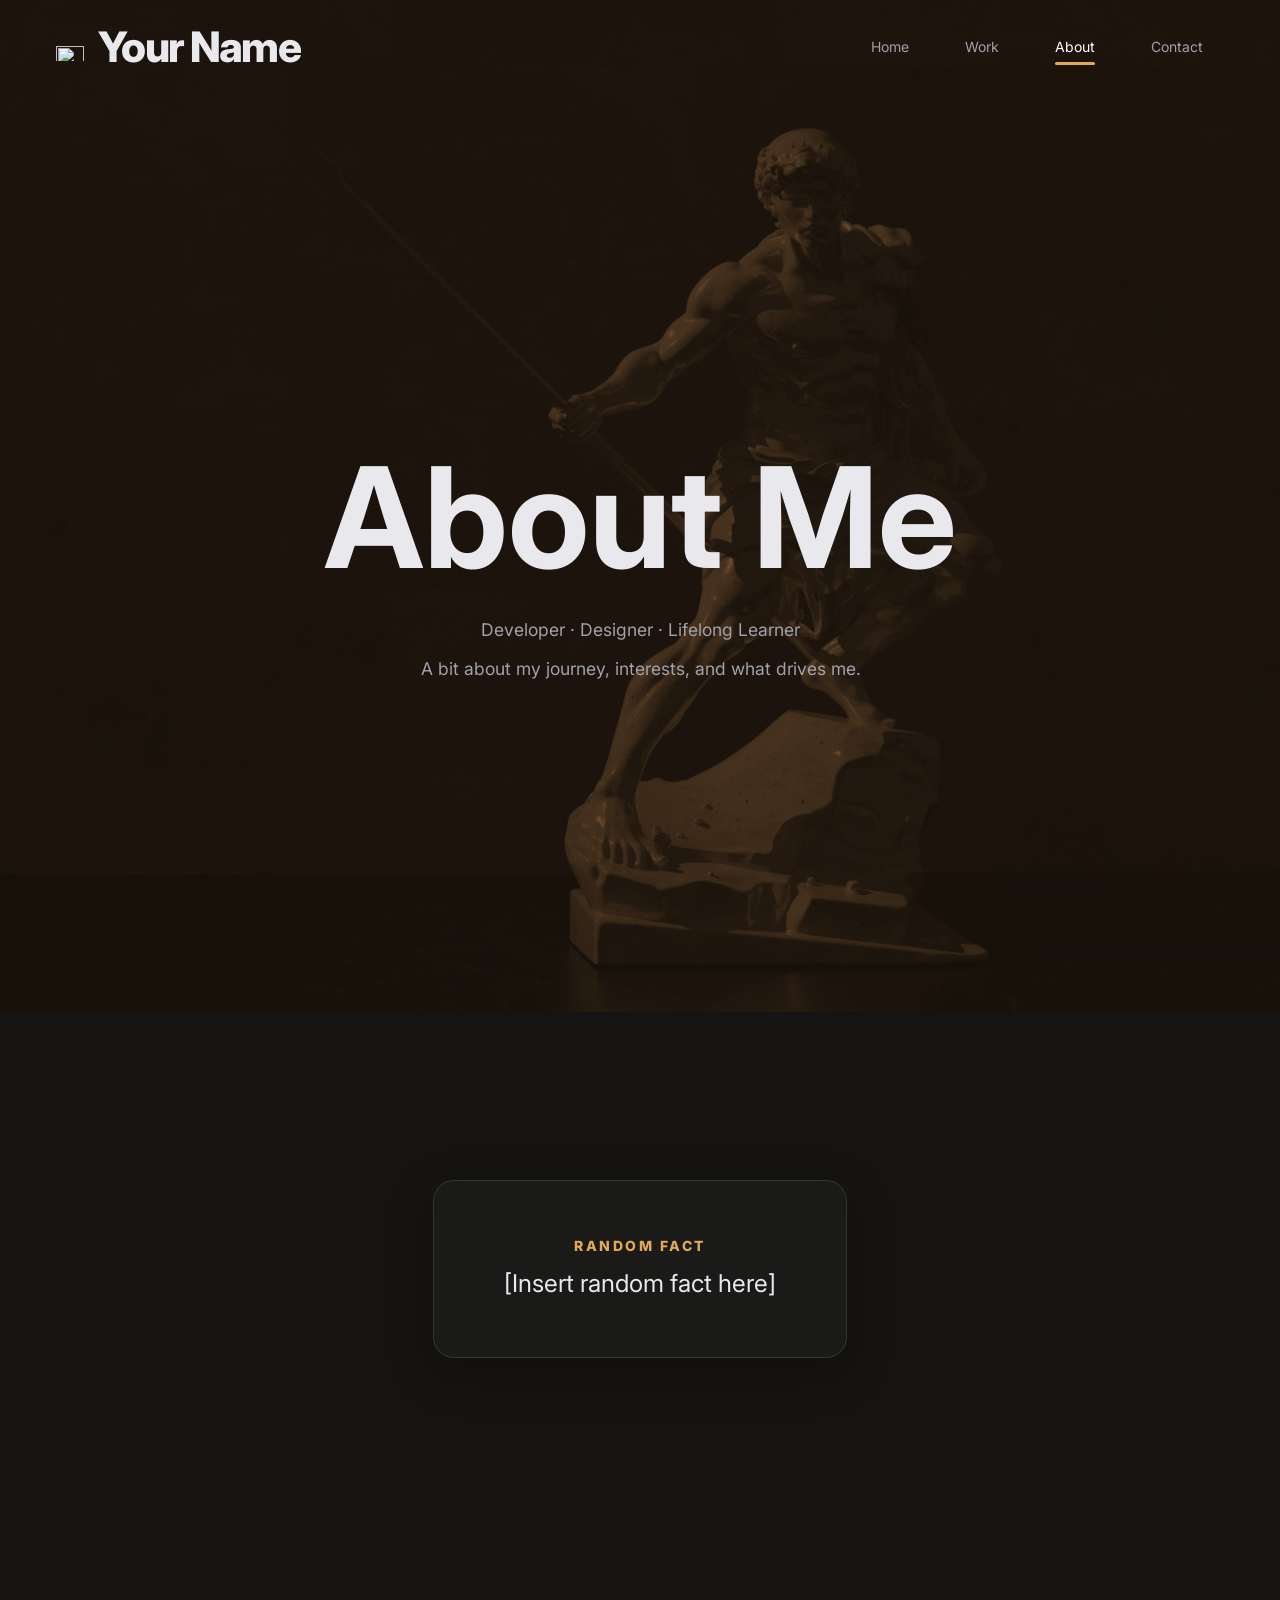
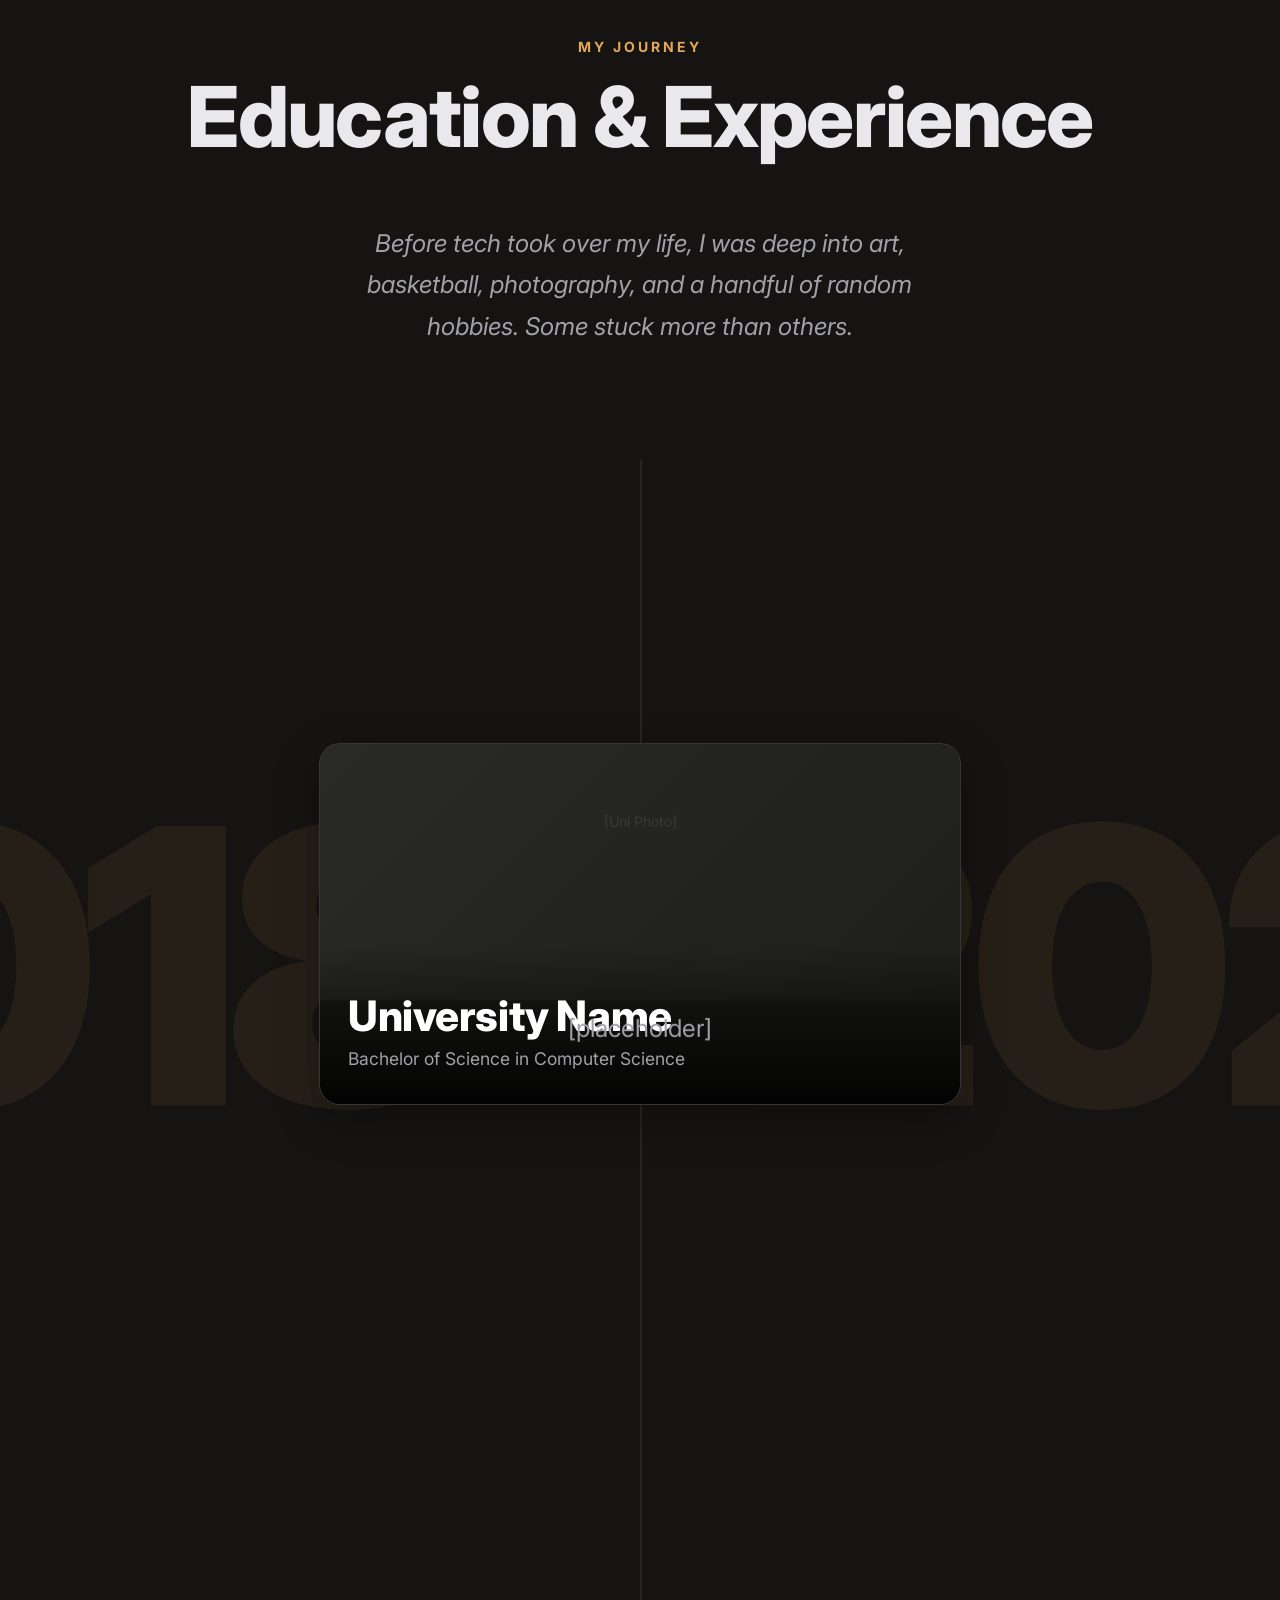
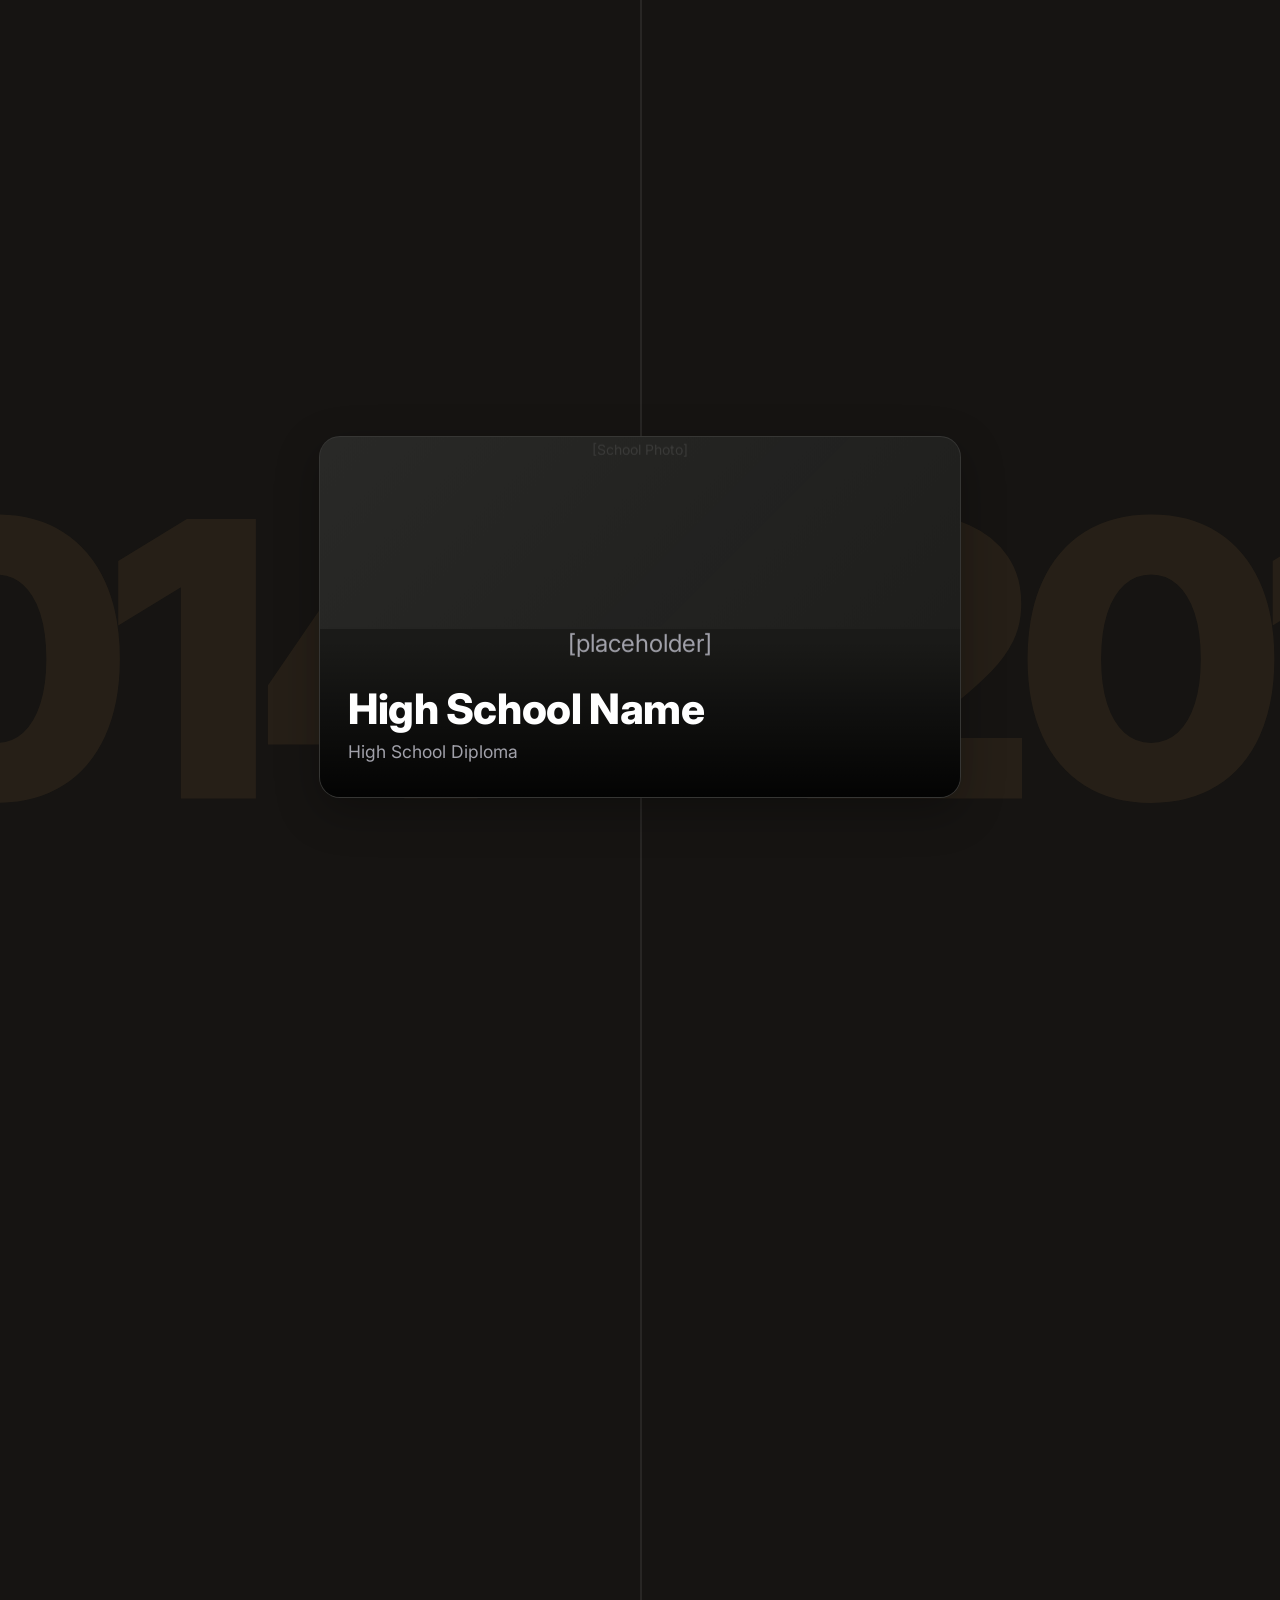
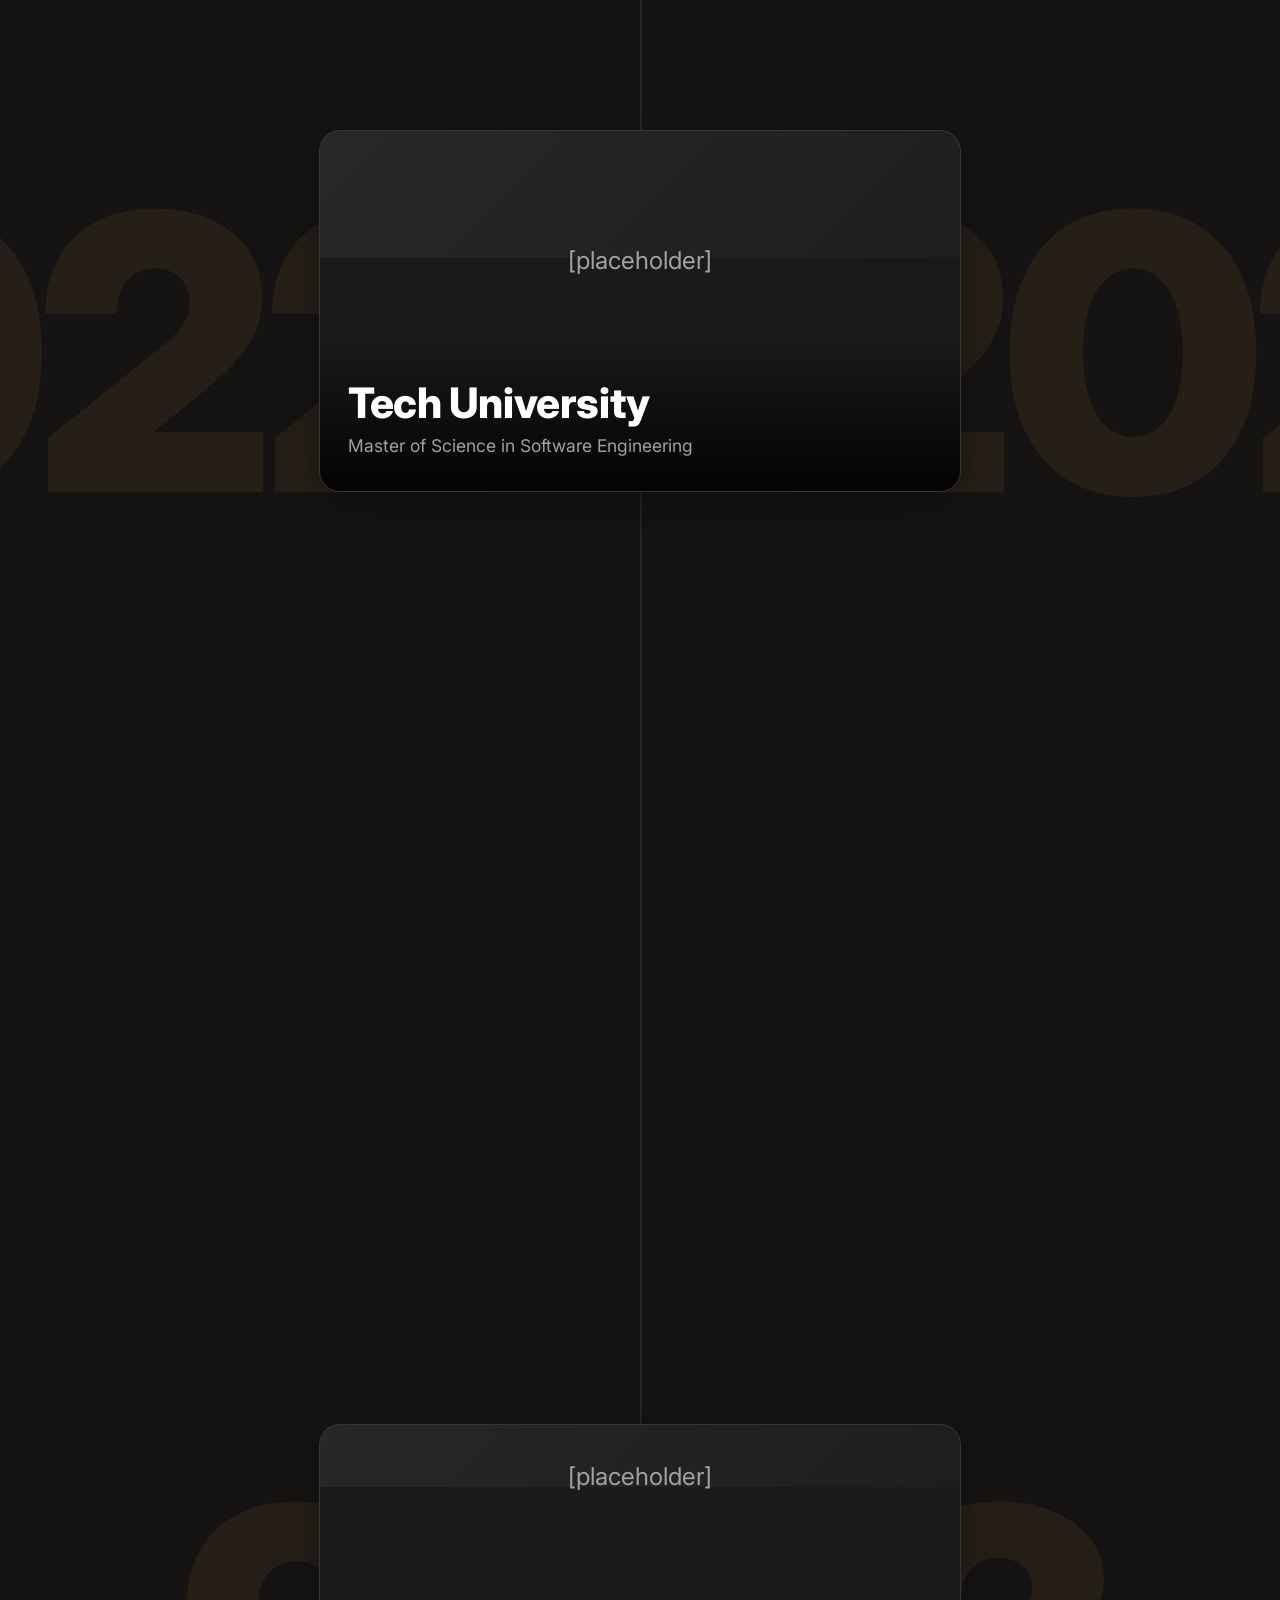
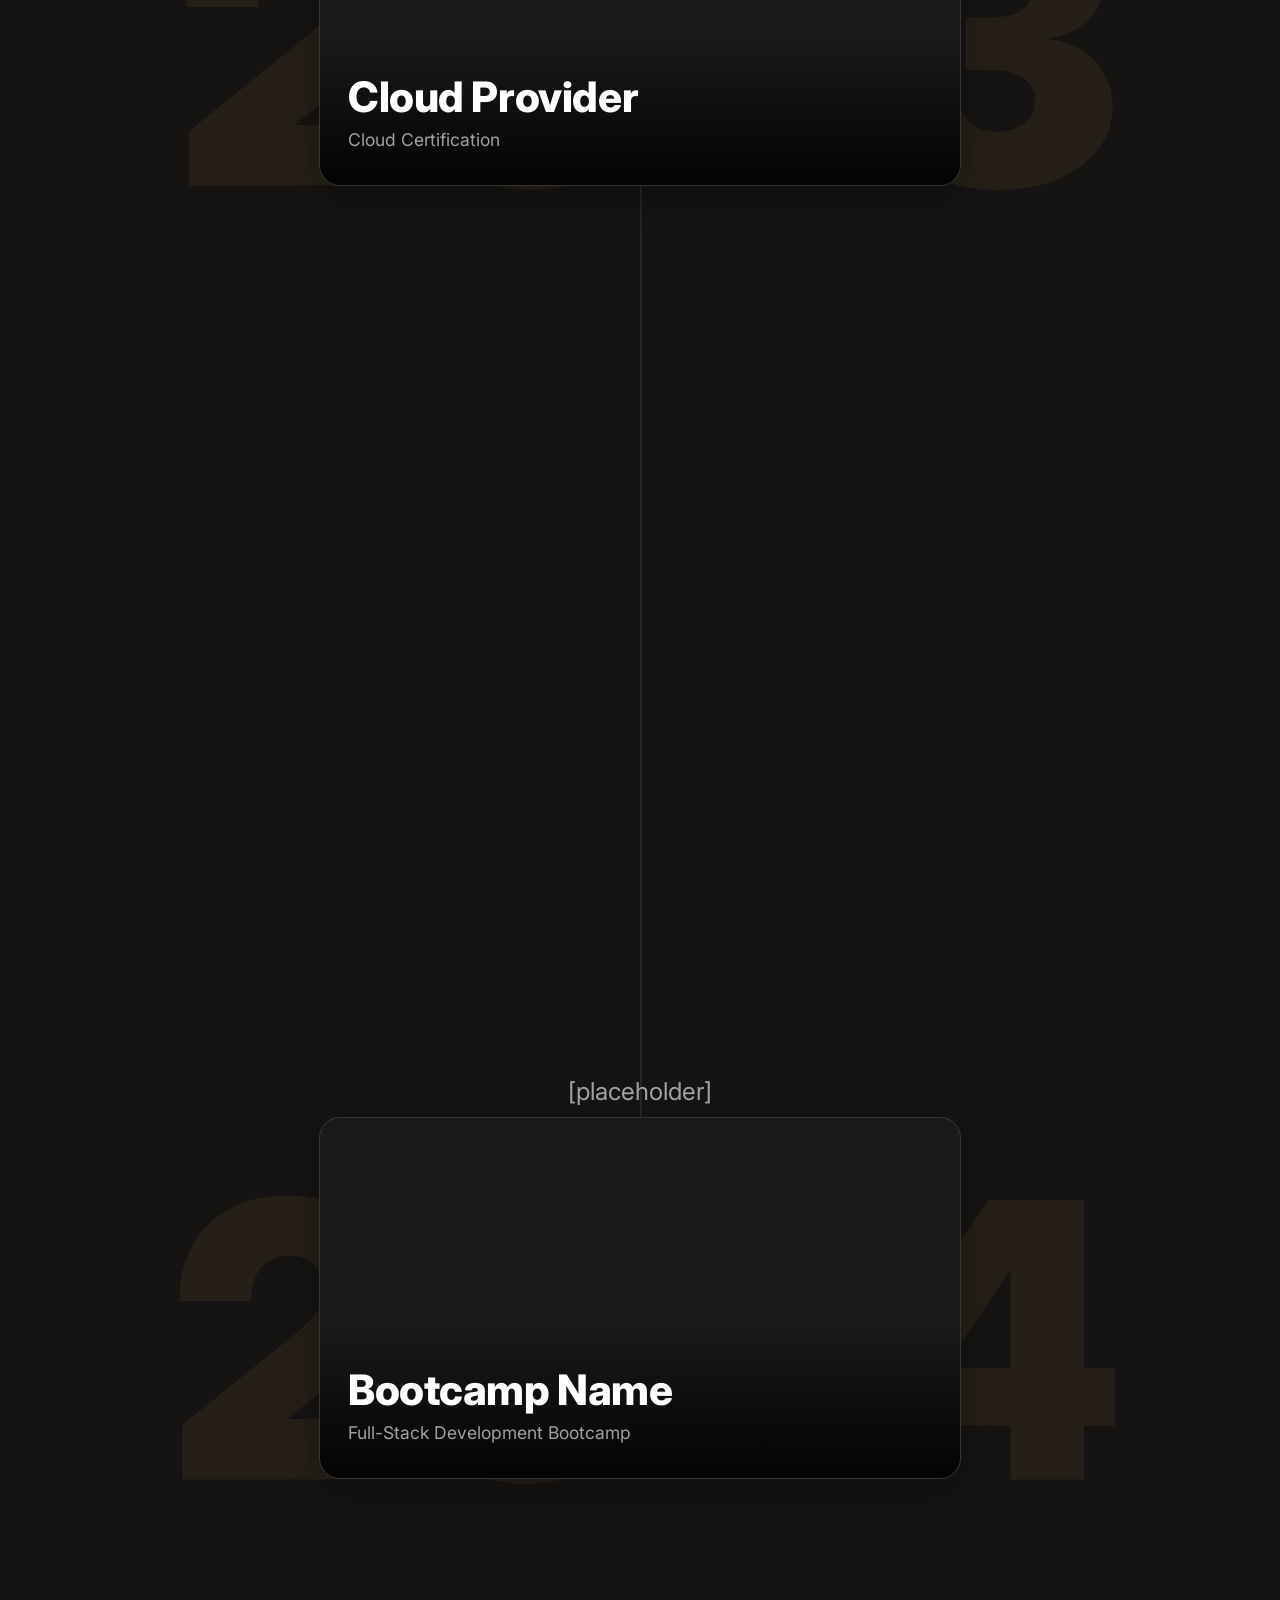
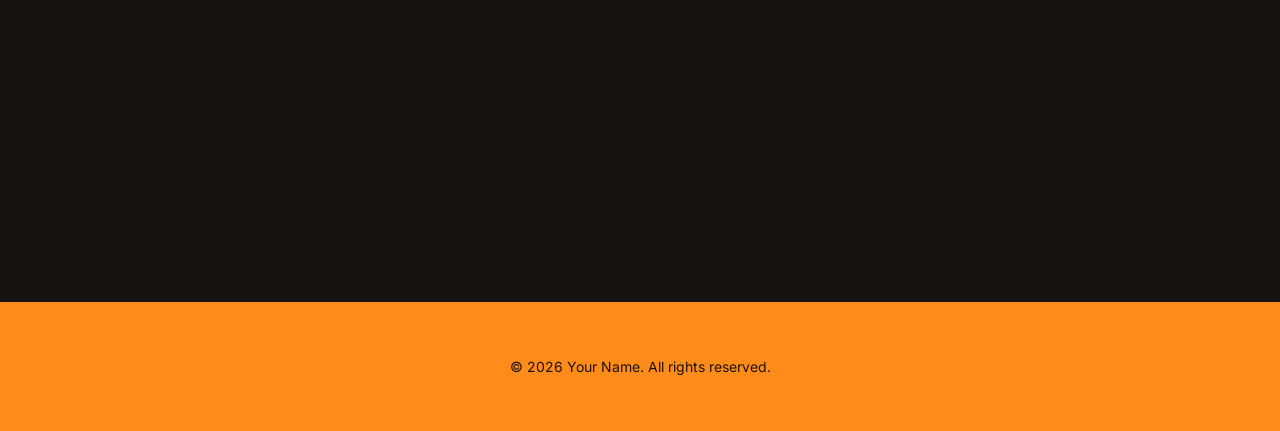
==== commit c97f526b: "jjjj" ====
--- a/about.html
+++ b/about.html
@@ -4,29 +4,29 @@
     <meta charset="UTF-8" />
     <meta name="viewport" content="width=device-width, initial-scale=1.0" />
     <title>About Me | Portfolio</title>
+    <link rel="icon" type="image/svg+xml" href="img/logo-icon.svg" />
     <link rel="stylesheet" href="css/main.css" />
     <link rel="stylesheet" href="css/about.css" />
   </head>
   <body>
-    <div class="page-transition"></div>
+    <div class="loader hidden">
+      <div class="loader-bar"></div>
+    </div>
+    <header>
+      <div class="container">
+        <a href="index.html" class="logo">
+          <img class="logo-icon" src="img/logo-icon.svg" alt="" />
+          Your Name
+        </a>
+        <nav>
+          <a href="index.html">Home</a>
+          <a href="work.html">Work</a>
+          <a href="about.html" class="active">About</a>
+          <a href="contact.html">Contact</a>
+        </nav>
+      </div>
+    </header>
     <div id="page">
-      <!-- Header -->
-      <header>
-        <div class="container">
-          <div class="left-group">
-            <div class="profile-pic"></div>
-            <a href="index.html" class="logo"
-              ><strong>Your</strong> <em>Name</em></a
-            >
-          </div>
-          <nav>
-            <a href="index.html">Home</a>
-            <a href="work.html">Work</a>
-            <a href="about.html" class="active">About Me</a>
-            <a href="contact.html">Contact Me</a>
-          </nav>
-        </div>
-      </header>
 
       <!-- Main content -->
       <main id="content">
--- a/css/main.css
+++ b/css/main.css
@@ -155,43 +155,54 @@
   color: var(--text-dim);
 }
 
-/* ─── Page transition overlay ─────────────────────────── */
+/* ─── Loader ──────────────────────────────────────────── */
+.loader {
+  position: fixed;
+  inset: 0;
+  z-index: 200;
+  background: #161412;
+  display: flex;
+  align-items: center;
+  justify-content: center;
+  transition: opacity 0.6s ease, visibility 0.6s ease;
+}
+
+.loader.hidden {
+  opacity: 0;
+  visibility: hidden;
+  pointer-events: none;
+}
+
+.loader-bar {
+  width: min(240px, 60vw);
+  height: 3px;
+  background: rgba(227, 168, 87, 0.15);
+  border-radius: 4px;
+  overflow: hidden;
+  position: relative;
+}
+
+.loader-bar::after {
+  content: "";
+  position: absolute;
+  top: 0;
+  left: -40%;
+  width: 40%;
+  height: 100%;
+  border-radius: 4px;
+  background: var(--accent);
+  animation: loaderSlide 1.2s ease-in-out infinite;
+}
+
+@keyframes loaderSlide {
+  0% { left: -40%; width: 40%; }
+  50% { width: 60%; }
+  100% { left: 110%; width: 40%; }
+}
+
+/* ─── Page enter animation ──────────────────────────── */
 #page.page-enter {
   animation: pageFadeIn 0.6s cubic-bezier(0.16, 1, 0.3, 1) forwards;
-}
-
-.page-transition {
-  position: fixed;
-  inset: 0;
-  background:
-    linear-gradient(
-      135deg,
-      #0d0b0a 0%,
-      #0d0b0a 30%,
-      #7a4108 45%,
-      #ff8c1a 50%,
-      #7a4108 55%,
-      #0d0b0a 70%,
-      #0d0b0a 100%
-    );
-  background-color: #0d0b0a;
-  background-size: 300% 300%;
-  background-position: 0% 0%;
-  z-index: 100;
-  pointer-events: none;
-  opacity: 0;
-  transition: opacity 0.35s ease;
-}
-
-.page-transition.active {
-  opacity: 1;
-  pointer-events: all;
-  animation: transitionGradient 1.6s ease-out 1 forwards;
-}
-
-@keyframes transitionGradient {
-  0% { background-position: 0% 0%; }
-  100% { background-position: 100% 100%; }
 }
 
 @keyframes pageFadeIn {
@@ -242,16 +253,15 @@
   width: 100%;
   z-index: 10;
   background: transparent;
-  padding: var(--s-1) 0;
+  padding: var(--s-075) 0;
   transition:
     background 0.4s var(--ease),
-    border-color 0.4s var(--ease),
     backdrop-filter 0.4s var(--ease);
   border-bottom: 1px solid transparent;
 }
 
 header.scrolled {
-  background: rgba(20, 20, 18, 0.72);
+  background: rgba(20, 20, 18, 0.8);
   backdrop-filter: blur(16px) saturate(140%);
   -webkit-backdrop-filter: blur(16px) saturate(140%);
   border-bottom-color: var(--border);
@@ -269,7 +279,6 @@
   align-items: center;
   justify-content: space-between;
   max-width: none;
-  margin: 0 calc(var(--s-1) * -1.2);
 }
 
 header a {
@@ -277,75 +286,42 @@
   text-decoration: none;
 }
 
-header .left-group {
+header .logo {
   display: flex;
   align-items: center;
-  gap: calc(var(--s-1) * 0.5);
-}
-
-header .profile-pic {
-  width: var(--s-15);
-  height: var(--s-15);
-  border-radius: 50%;
-  background:
-    linear-gradient(135deg, rgba(255, 255, 255, 0.18), rgba(255, 255, 255, 0.03));
-  border: 2px solid transparent;
-  background-clip: padding-box;
-  box-shadow:
-    0 0 0 1px var(--border),
-    inset 0 0 14px rgba(255, 255, 255, 0.06);
-  flex-shrink: 0;
-  position: relative;
-}
-
-header .logo {
+  gap: var(--s-05);
   font-size: var(--s-15);
-  margin-right: var(--s-2);
-  font-weight: 400;
-  letter-spacing: -0.05em;
-}
-
-header .logo strong {
   font-weight: 800;
-}
-
-header .logo em {
-  font-style: italic;
-}
-
-header .left-group a {
-  display: inline-flex;
-  align-items: center;
-  padding: var(--s-05) var(--s-075);
+  letter-spacing: -0.04em;
+}
+
+.logo-icon {
+  width: 28px;
+  height: 28px;
+  display: block;
 }
 
 header nav {
   display: flex;
-  gap: var(--s-2);
+  gap: var(--s-05);
 }
 
 header nav a {
   position: relative;
-  display: inline-flex;
-  align-items: center;
-  gap: var(--s-05);
-  padding: var(--s-05) var(--s-075);
+  padding: var(--s-0375) var(--s-075);
   font-size: var(--s-05);
-  border: 1px solid transparent;
+  color: var(--text-dim);
   border-radius: var(--s-05);
-  color: var(--text-dim);
   transition:
-    border-color 0.3s var(--ease),
-    background 0.3s var(--ease),
     color 0.3s var(--ease),
-    box-shadow 0.3s var(--ease);
+    background 0.3s var(--ease);
 }
 
 header nav a::after {
   content: "";
   position: absolute;
-  left: var(--s-05);
-  right: var(--s-05);
+  left: var(--s-075);
+  right: var(--s-075);
   bottom: 1px;
   height: 3px;
   border-radius: 3px;
@@ -357,9 +333,7 @@
 
 header nav a:hover {
   color: #fff;
-  background: rgba(255, 255, 255, 0.12);
-  border-color: rgba(255, 255, 255, 0.18);
-  box-shadow: 0 4px 16px rgba(0, 0, 0, 0.18);
+  background: rgba(255, 255, 255, 0.1);
 }
 
 header nav a:hover::after {
@@ -368,38 +342,25 @@
 
 header nav a.active {
   color: #fff;
-  background: rgba(255, 255, 255, 0.06);
 }
 
 header nav a.active::after {
   transform: scaleX(1);
 }
 
-/* Header — over-orange (home hero) */
 header.over-orange:not(.scrolled):not(.nav-open) .logo,
 header.over-orange:not(.scrolled):not(.nav-open) nav a {
   color: #1a1206;
 }
 
-header.over-orange:not(.scrolled):not(.nav-open) nav a.active {
-  color: #1a1206;
-  background: rgba(26, 18, 6, 0.08);
-}
-
 header.over-orange:not(.scrolled):not(.nav-open) nav a:hover {
   background: rgba(26, 18, 6, 0.14);
-  border-color: rgba(26, 18, 6, 0.28);
   color: #1a1206;
-  box-shadow: 0 4px 16px rgba(26, 18, 6, 0.18);
 }
 
 header.over-orange:not(.scrolled):not(.nav-open) nav a:hover::after,
 header.over-orange:not(.scrolled):not(.nav-open) nav a.active::after {
   background: #1a1206;
-}
-
-header.over-orange:not(.scrolled):not(.nav-open) .profile-pic {
-  border-color: #1a1206;
 }
 
 /* ─── Footer ──────────────────────────────────────────── */
@@ -489,9 +450,8 @@
   }
 
   header nav a {
-    padding: var(--s-05) 0;
+    padding: var(--s-0625) 0;
     text-align: center;
-    border-top: 1px solid var(--border);
   }
 
   .container {
--- a/css/about.css
+++ b/css/about.css
@@ -189,42 +189,20 @@
 
 .tl-line {
   position: absolute;
-  top: 0;
-  bottom: 0;
   left: 50%;
   width: 2px;
   z-index: 0;
-  background-image: repeating-linear-gradient(
-    to bottom,
-    rgba(255, 255, 255, 0.12) 0px,
-    rgba(255, 255, 255, 0.12) 8px,
-    transparent 8px,
-    transparent 16px
-  );
-  background-repeat: repeat-y;
-  background-size: 100% 16px;
-  animation: lineMarch 2s linear infinite;
+  background: rgba(255, 255, 255, 0.08);
 }
 
 .tl-line-fill {
   position: absolute;
-  top: 0;
   left: 50%;
   width: 2px;
-  height: 100%;
   z-index: 0;
-  background-image: repeating-linear-gradient(
-    to bottom,
-    var(--accent) 0px,
-    var(--accent) 8px,
-    transparent 8px,
-    transparent 16px
-  );
-  background-repeat: repeat-y;
-  background-size: 100% 16px;
+  background: var(--accent);
   clip-path: inset(0 0 100% 0);
   will-change: clip-path;
-  animation: lineMarch 2s linear infinite;
 }
 
 .tl-dot {
@@ -341,6 +319,29 @@
   margin: 0;
 }
 
+/* ─── Reveal animations ───────────────────────────────── */
+.edu-row .tl-dot,
+.edu-row .education-item,
+.edu-row .edu-backstory {
+  opacity: 0;
+  transition: opacity 0.5s var(--ease);
+}
+
+.edu-row.revealed .tl-dot {
+  opacity: 1;
+  transition-delay: 0s;
+}
+
+.edu-row.revealed .education-item {
+  opacity: 1;
+  transition-delay: 0.15s;
+}
+
+.edu-row.revealed .edu-backstory {
+  opacity: 1;
+  transition-delay: 0.3s;
+}
+
 /* ─── Keyframes ───────────────────────────────────────── */
 @keyframes lineMarch {
   to { background-position: 0 -16px; }
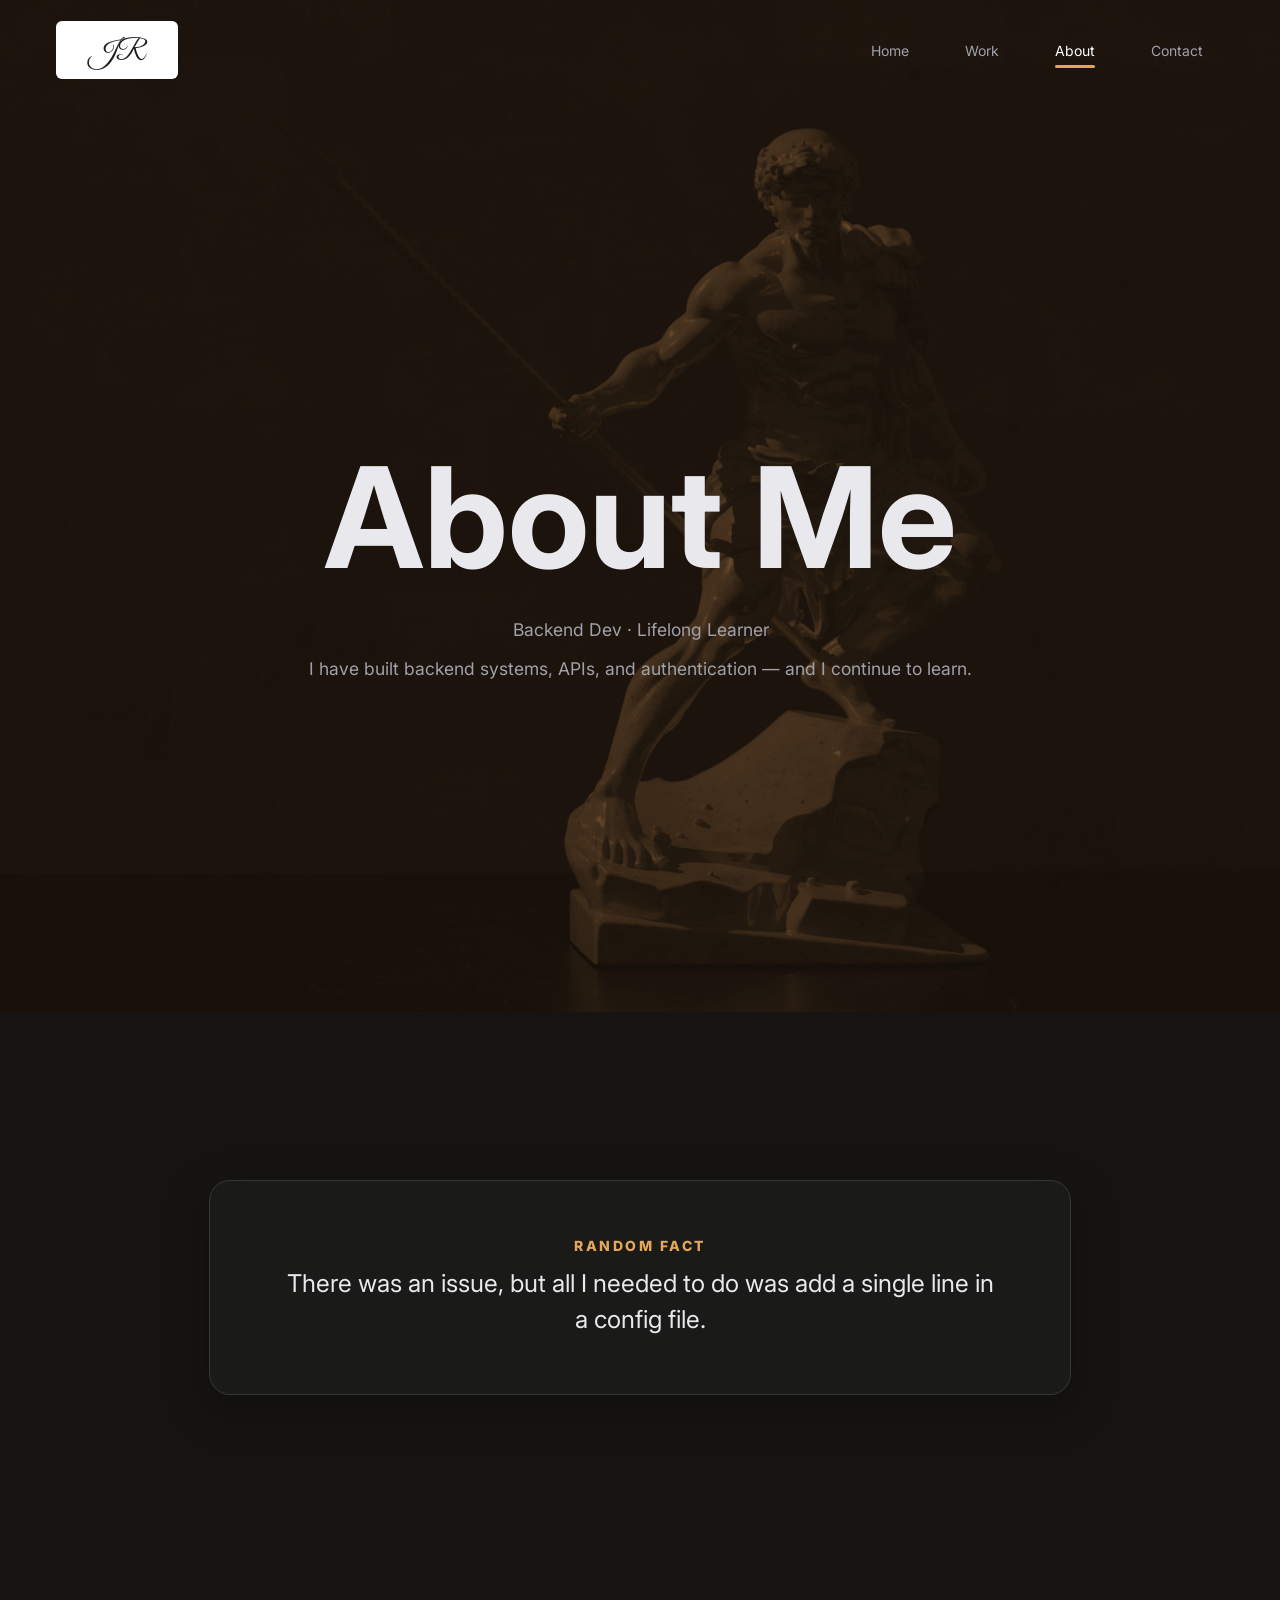
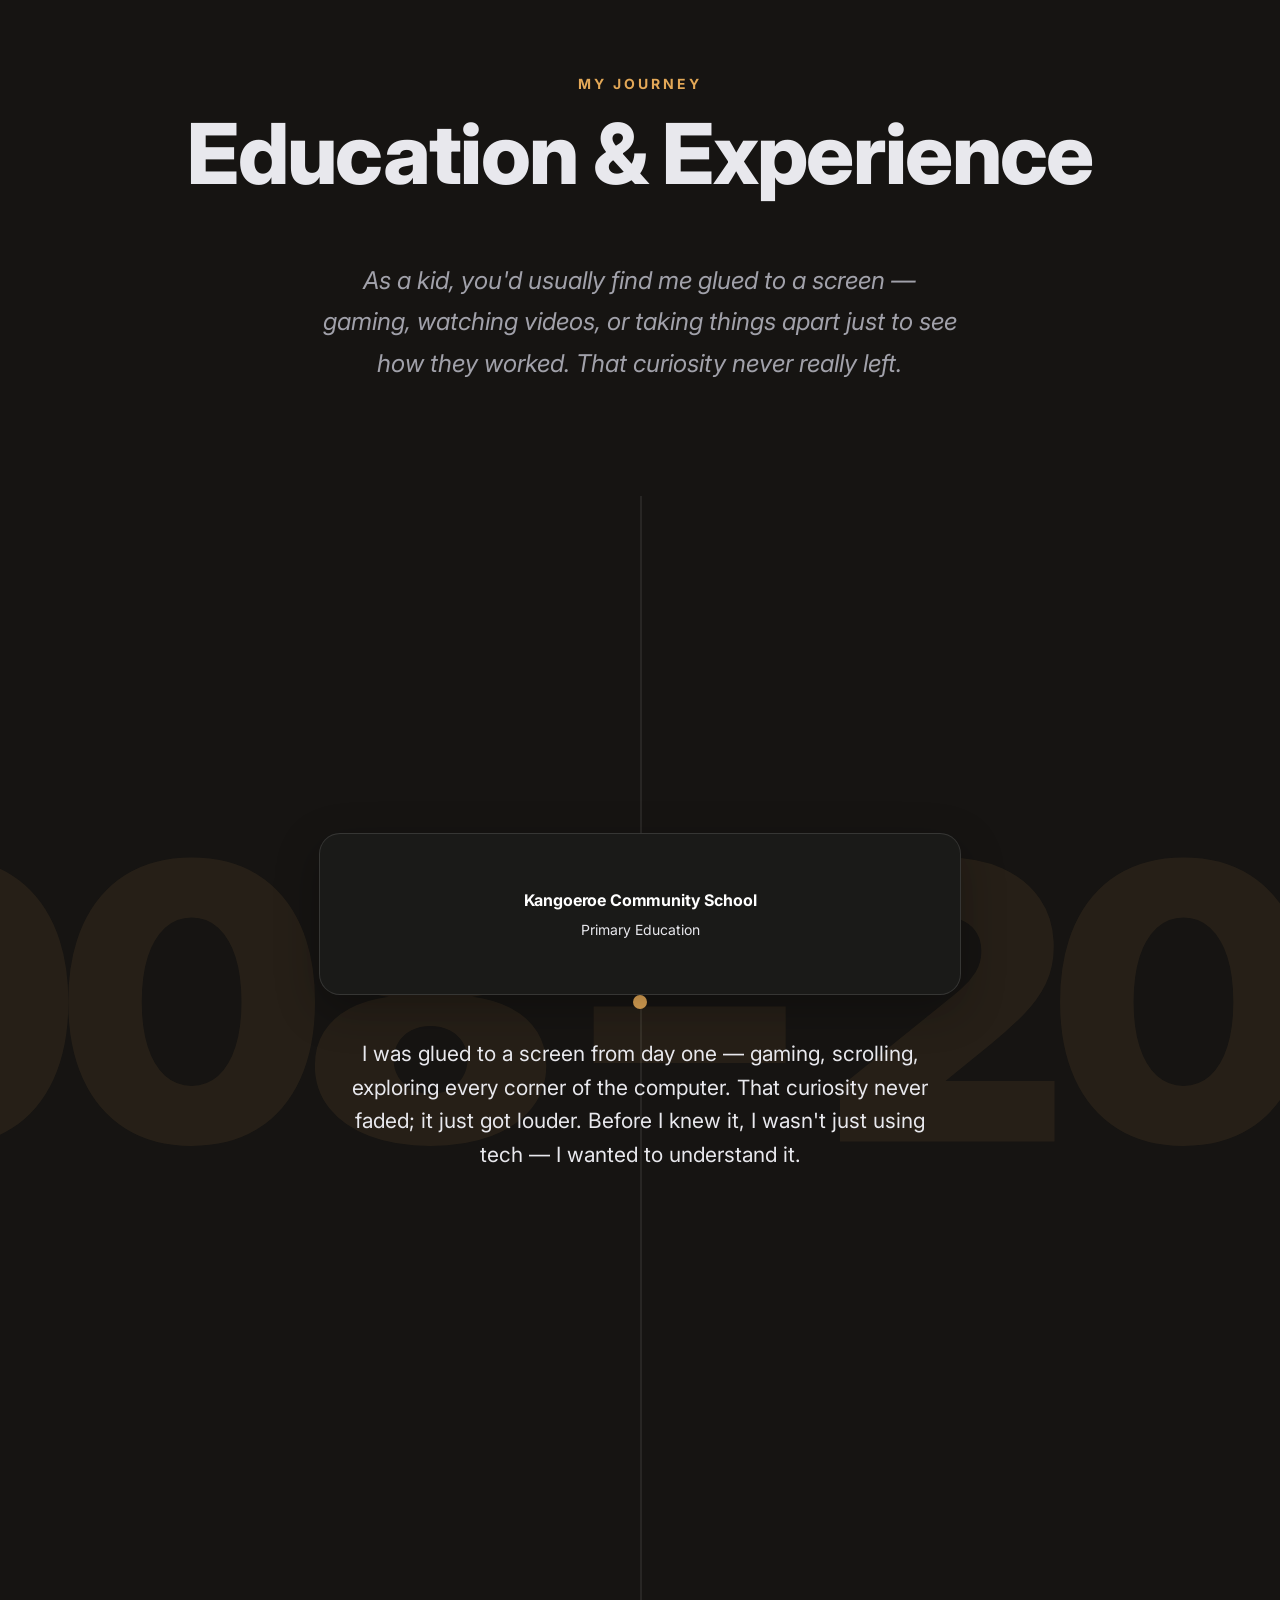
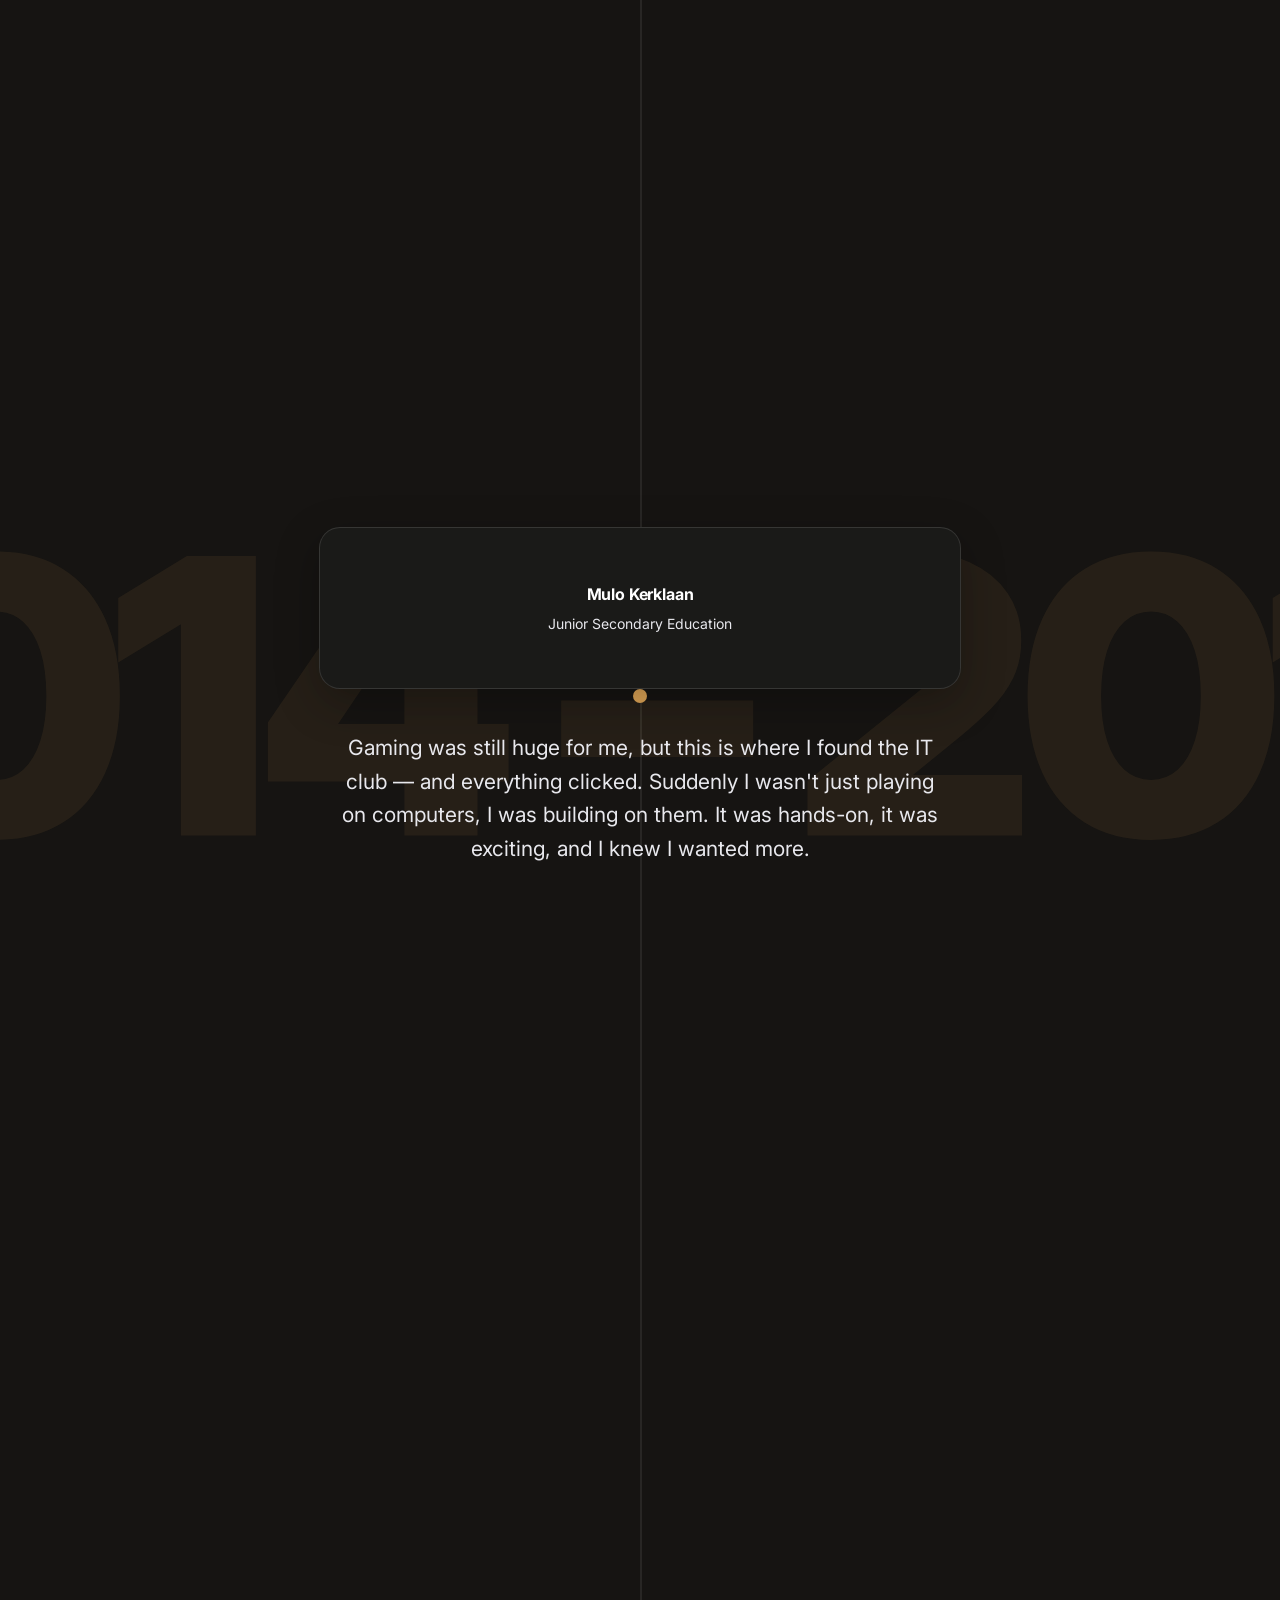
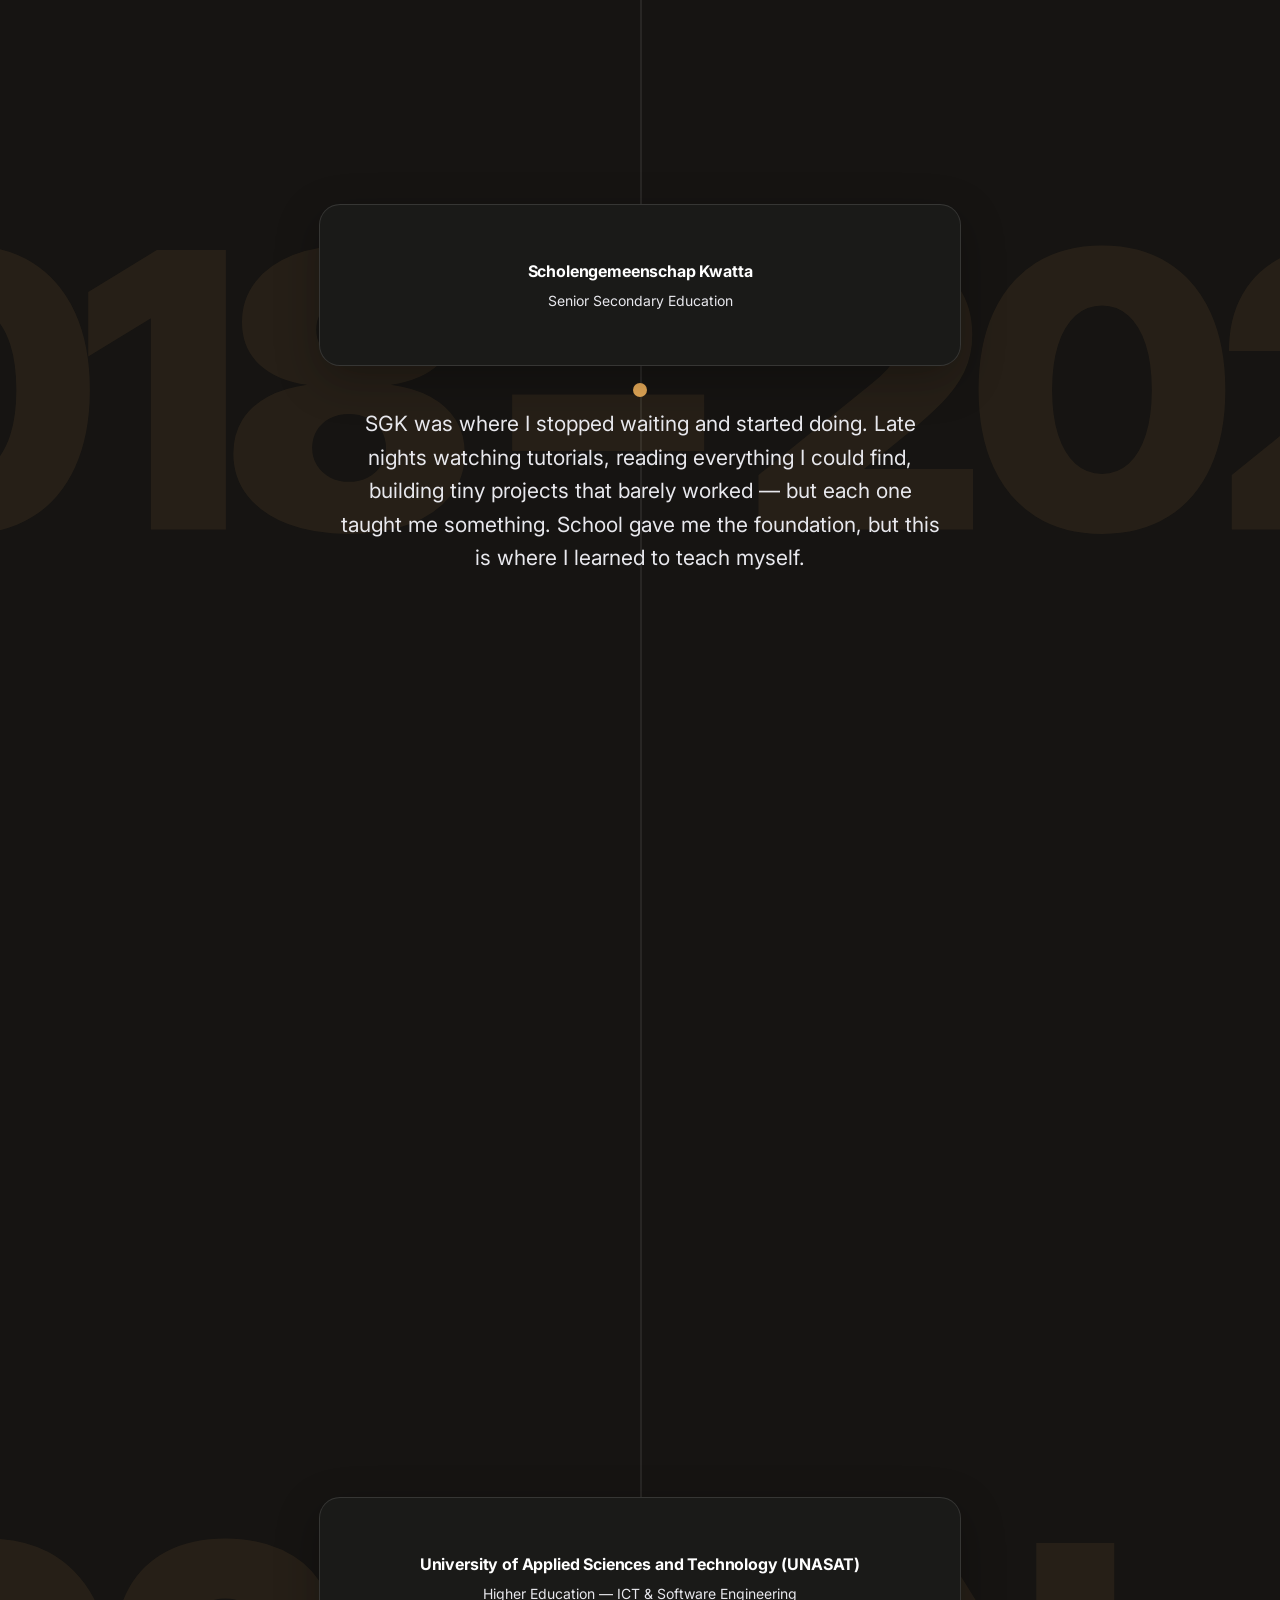
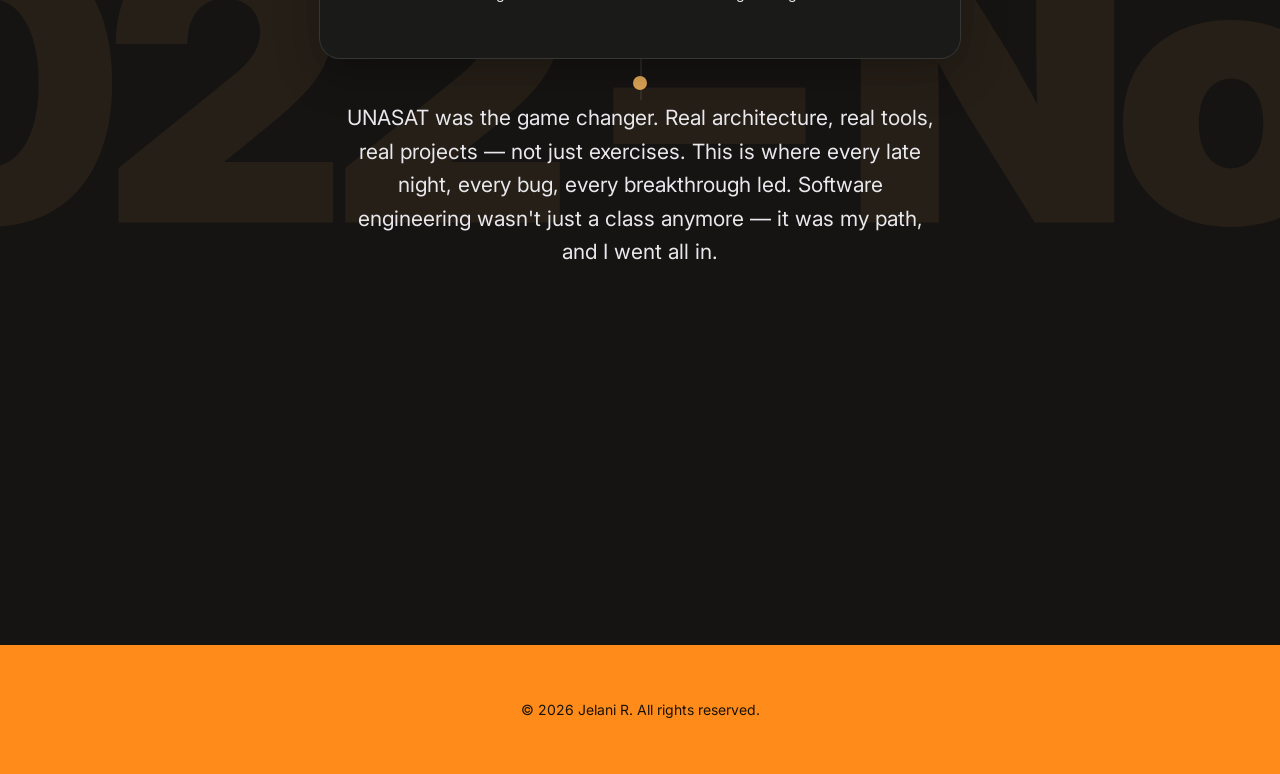
==== commit 744506aa: "fdsfd" ====
--- a/about.html
+++ b/about.html
@@ -4,7 +4,10 @@
     <meta charset="UTF-8" />
     <meta name="viewport" content="width=device-width, initial-scale=1.0" />
     <title>About Me | Portfolio</title>
-    <link rel="icon" type="image/svg+xml" href="img/logo-icon.svg" />
+    <link rel="icon" type="image/svg+xml" href="img/jr-logo-script.svg" />
+    <meta property="og:image" content="img/jr-logo-script.svg" />
+    <meta property="og:image:width" content="680" />
+    <meta property="og:image:height" content="320" />
     <link rel="stylesheet" href="css/main.css" />
     <link rel="stylesheet" href="css/about.css" />
   </head>
@@ -15,8 +18,7 @@
     <header>
       <div class="container">
         <a href="index.html" class="logo">
-          <img class="logo-icon" src="img/logo-icon.svg" alt="" />
-          Your Name
+          <img class="logo-icon" src="img/jr-logo-script.svg" alt="JR" />
         </a>
         <nav>
           <a href="index.html">Home</a>
@@ -41,10 +43,10 @@
           <div class="container">
             <h1>About Me</h1>
             <p class="about-tagline">
-              Developer &middot; Designer &middot; Lifelong Learner
+              Backend Dev &middot; Lifelong Learner
             </p>
             <p class="about-subtitle">
-              A bit about my journey, interests, and what drives me.
+              I have built backend systems, APIs, and authentication — and I continue to learn.
             </p>
           </div>
         </section>
@@ -54,7 +56,7 @@
             <div class="fact-card">
               <span class="fact-label">Random Fact</span>
               <p class="fact-text">
-                [Insert random fact here]
+                There was an issue, but all I needed to do was add a single line in a config file.
               </p>
             </div>
           </div>
@@ -67,7 +69,7 @@
             <h2 class="timeline-title">Education &amp; Experience</h2>
             <div class="history-intro">
               <p>
-                Before tech took over my life, I was deep into art, basketball, photography, and a handful of random hobbies. Some stuck more than others.
+                As a kid, you'd usually find me glued to a screen — gaming, watching videos, or taking things apart just to see how they worked. That curiosity never really left.
               </p>
             </div>
             <div class="about-content">
@@ -75,72 +77,54 @@
               <div class="tl-line-fill"></div>
               <div class="edu-row">
                 <div class="tl-dot"></div>
-                <div class="edu-year-bg" aria-hidden="true">2018 – 2022</div>
-                <div class="education-item" data-observe data-speed="0.06" data-year="2018 – 2022">
-                  <div class="edu-img" data-speed="0.05">[Uni Photo]</div>
-                  <div class="edu-overlay">
-                    <h4>University Name</h4>
-                    <div class="school">Bachelor of Science in Computer Science</div>
+                <div class="edu-year-bg" aria-hidden="true">2008 – 2014</div>
+                <div class="education-item" data-observe data-speed="0.06" data-year="2008 – 2014">
+                  <div class="edu-content">
+                    <h4>Kangoeroe Community School</h4>
+                    <div class="school">Primary Education</div>
                   </div>
                 </div>
                 <div class="edu-backstory" data-speed="0.06">
-                  <p>[placeholder]</p>
+                  <p>I was glued to a screen from day one — gaming, scrolling, exploring every corner of the computer. That curiosity never faded; it just got louder. Before I knew it, I wasn't just using tech — I wanted to understand it.</p>
                 </div>
               </div>
               <div class="edu-row">
                 <div class="tl-dot"></div>
                 <div class="edu-year-bg" aria-hidden="true">2014 – 2018</div>
                 <div class="education-item" data-observe data-speed="0.06" data-year="2014 – 2018">
-                  <div class="edu-img" data-speed="0.05">[School Photo]</div>
-                  <div class="edu-overlay">
-                    <h4>High School Name</h4>
-                    <div class="school">High School Diploma</div>
+                  <div class="edu-content">
+                    <h4>Mulo Kerklaan</h4>
+                    <div class="school">Junior Secondary Education</div>
                   </div>
                 </div>
                 <div class="edu-backstory" data-speed="0.06">
-                  <p>[placeholder]</p>
+                  <p>Gaming was still huge for me, but this is where I found the IT club — and everything clicked. Suddenly I wasn't just playing on computers, I was building on them. It was hands-on, it was exciting, and I knew I wanted more.</p>
                 </div>
               </div>
               <div class="edu-row">
                 <div class="tl-dot"></div>
-                <div class="edu-year-bg" aria-hidden="true">2022 – 2024</div>
-                <div class="education-item" data-observe data-speed="0.06" data-year="2022 – 2024">
-                  <div class="edu-img" data-speed="0.05">[Tech Uni Photo]</div>
-                  <div class="edu-overlay">
-                    <h4>Tech University</h4>
-                    <div class="school">Master of Science in Software Engineering</div>
+                <div class="edu-year-bg" aria-hidden="true">2018 – 2022</div>
+                <div class="education-item" data-observe data-speed="0.06" data-year="2018 – 2022">
+                  <div class="edu-content">
+                    <h4>Scholengemeenschap Kwatta</h4>
+                    <div class="school">Senior Secondary Education</div>
                   </div>
                 </div>
                 <div class="edu-backstory" data-speed="0.06">
-                  <p>[placeholder]</p>
+                  <p>SGK was where I stopped waiting and started doing. Late nights watching tutorials, reading everything I could find, building tiny projects that barely worked — but each one taught me something. School gave me the foundation, but this is where I learned to teach myself.</p>
                 </div>
               </div>
               <div class="edu-row">
                 <div class="tl-dot"></div>
-                <div class="edu-year-bg" aria-hidden="true">2023</div>
-                <div class="education-item" data-observe data-speed="0.06" data-year="2023">
-                  <div class="edu-img" data-speed="0.05">[Cert Photo]</div>
-                  <div class="edu-overlay">
-                    <h4>Cloud Provider</h4>
-                    <div class="school">Cloud Certification</div>
+                <div class="edu-year-bg" aria-hidden="true">2022 – Now</div>
+                <div class="education-item" data-observe data-speed="0.06" data-year="2022 – Now">
+                  <div class="edu-content">
+                    <h4>University of Applied Sciences and Technology (UNASAT)</h4>
+                    <div class="school">Higher Education — ICT &amp; Software Engineering</div>
                   </div>
                 </div>
                 <div class="edu-backstory" data-speed="0.06">
-                  <p>[placeholder]</p>
-                </div>
-              </div>
-              <div class="edu-row">
-                <div class="tl-dot"></div>
-                <div class="edu-year-bg" aria-hidden="true">2024</div>
-                <div class="education-item" data-observe data-speed="0.06" data-year="2024">
-                  <div class="edu-img" data-speed="0.05">[Bootcamp Photo]</div>
-                  <div class="edu-overlay">
-                    <h4>Bootcamp Name</h4>
-                    <div class="school">Full-Stack Development Bootcamp</div>
-                  </div>
-                </div>
-                <div class="edu-backstory" data-speed="0.06">
-                  <p>[placeholder]</p>
+                  <p>UNASAT was the game changer. Real architecture, real tools, real projects — not just exercises. This is where every late night, every bug, every breakthrough led. Software engineering wasn't just a class anymore — it was my path, and I went all in.</p>
                 </div>
               </div>
             </div>
@@ -151,7 +135,7 @@
       <!-- Footer -->
       <footer class="on-orange" data-observe>
         <div class="container">
-          <div class="footer-copy">&copy; 2026 Your Name. All rights reserved.</div>
+          <div class="footer-copy">&copy; 2026 Jelani R. All rights reserved.</div>
         </div>
       </footer>
     </div>
--- a/css/main.css
+++ b/css/main.css
@@ -31,6 +31,9 @@
   --s-95: calc(var(--unit) * 9.5);
   --s-10: calc(var(--unit) * 10);
   --s-11: calc(var(--unit) * 11);
+  --s-12: calc(var(--unit) * 12);
+  --s-14: calc(var(--unit) * 14);
+  --s-16: calc(var(--unit) * 16);
   --s-37: calc(var(--unit) * 45);
 
   --accent: #e3a857;
@@ -48,6 +51,7 @@
   --text-faint: #6b6b6d;
 
   --ease: cubic-bezier(0.16, 1, 0.3, 1);
+  --spring: cubic-bezier(0.34, 1.56, 0.64, 1);
 
   scrollbar-width: none;
 }
@@ -289,16 +293,15 @@
 header .logo {
   display: flex;
   align-items: center;
-  gap: var(--s-05);
-  font-size: var(--s-15);
-  font-weight: 800;
-  letter-spacing: -0.04em;
 }
 
 .logo-icon {
-  width: 28px;
-  height: 28px;
+  width: auto;
+  height: 50px;
   display: block;
+  background: #fff;
+  border-radius: 6px;
+  padding: 4px 8px;
 }
 
 header nav {
@@ -423,6 +426,35 @@
 
   .menu-toggle {
     display: flex;
+    margin-left: auto;
+    margin-top: -3px;
+    height: 32px;
+    width: 32px;
+    gap: 4px;
+    transition: border-color 0.25s var(--ease), background 0.25s var(--ease);
+  }
+
+  .menu-toggle:hover {
+    border-color: var(--accent-soft);
+    background: rgba(255, 255, 255, 0.04);
+  }
+
+  .menu-toggle span {
+    width: 16px;
+    height: 1.5px;
+    transition: transform 0.3s var(--ease), opacity 0.3s var(--ease), width 0.25s var(--ease);
+  }
+
+  .menu-toggle:hover span {
+    width: 18px;
+  }
+
+  header.nav-open .menu-toggle span:nth-child(1) {
+    transform: translateY(5.5px) rotate(45deg);
+  }
+
+  header.nav-open .menu-toggle span:nth-child(3) {
+    transform: translateY(-5.5px) rotate(-45deg);
   }
 
   header .container {
@@ -459,7 +491,7 @@
   }
 
   footer .container {
-    gap: var(--s-3);
+  gap: var(--s-3);
   }
 }
 
--- a/css/about.css
+++ b/css/about.css
@@ -191,7 +191,7 @@
   position: absolute;
   left: 50%;
   width: 2px;
-  z-index: 0;
+  z-index: -1;
   background: rgba(255, 255, 255, 0.08);
 }
 
@@ -199,7 +199,7 @@
   position: absolute;
   left: 50%;
   width: 2px;
-  z-index: 0;
+  z-index: -1;
   background: var(--accent);
   clip-path: inset(0 0 100% 0);
   will-change: clip-path;
@@ -209,21 +209,17 @@
   position: absolute;
   left: 50%;
   top: 50%;
-  transform: translate(-50%, -50%);
   width: 14px;
   height: 14px;
   border-radius: 50%;
   background: var(--accent);
   z-index: 1;
-  animation: dotWave 2s ease-in-out infinite;
-  animation-delay: calc(var(--i) * 0.25s);
 }
 
 .edu-row:nth-of-type(1) .tl-dot { --i: 0; }
 .edu-row:nth-of-type(2) .tl-dot { --i: 1; }
 .edu-row:nth-of-type(3) .tl-dot { --i: 2; }
 .edu-row:nth-of-type(4) .tl-dot { --i: 3; }
-.edu-row:nth-of-type(5) .tl-dot { --i: 4; }
 
 .edu-year-bg {
   position: absolute;
@@ -265,91 +261,94 @@
   box-shadow: 0 22px 60px rgba(0, 0, 0, 0.4);
 }
 
-.edu-img {
-  width: 100%;
-  aspect-ratio: 16 / 9;
-  background: linear-gradient(135deg, rgba(255, 255, 255, 0.08), rgba(255, 255, 255, 0.02));
-  display: flex;
-  align-items: center;
-  justify-content: center;
-  color: rgba(255, 255, 255, 0.1);
+.edu-content {
+  padding: var(--s-2) var(--s-15);
+  text-align: center;
+}
+
+.edu-content h4 {
+  font-size: var(--s-125);
+  font-weight: 700;
+  letter-spacing: -0.01em;
+  margin: 0 0 var(--s-0375);
+  color: #fff;
+}
+
+.edu-content .school {
   font-size: var(--s-05);
+  color: var(--text);
+  margin: 0;
+}
+
+.edu-backstory {
+  position: relative;
+  z-index: 1;
+  max-width: 600px;
+  padding: 0 var(--s-15);
+  text-align: center;
   transform: translate3d(0, var(--py, 0px), 0);
   will-change: transform;
 }
 
-.edu-overlay {
-  position: absolute;
-  bottom: 0;
-  left: 0;
-  right: 0;
-  padding: var(--s-15) var(--s-1) var(--s-1);
-  background: linear-gradient(transparent, rgba(0, 0, 0, 0.88));
-  pointer-events: none;
-}
-
-.edu-overlay h4 {
-  font-size: var(--s-15);
-  font-weight: 800;
-  letter-spacing: -0.01em;
-  margin: 0 0 var(--s-025);
-  color: #fff;
-}
-
-.edu-overlay .school {
-  font-size: var(--s-0625);
-  color: var(--text-dim);
-  margin-bottom: var(--s-025);
-}
-
-.edu-backstory {
-  position: relative;
-  z-index: 1;
-  max-width: 600px;
-  padding: 0 var(--s-15);
-  text-align: center;
-  transform: translate3d(0, var(--py, 0px), 0);
-  will-change: transform;
-}
-
 .edu-backstory p {
-  font-size: var(--s-0875);
-  color: var(--text-dim);
-  line-height: 1.7;
+  font-size: var(--s-075);
+  color: var(--text);
+  line-height: 1.6;
   margin: 0;
 }
 
 /* ─── Reveal animations ───────────────────────────────── */
 .edu-row .tl-dot,
 .edu-row .education-item,
+.edu-row .edu-img,
+.edu-row .edu-overlay,
 .edu-row .edu-backstory {
   opacity: 0;
-  transition: opacity 0.5s var(--ease);
+  will-change: transform, opacity;
+}
+
+.edu-row .tl-dot {
+  transform: translate(-50%, -50%) scale(0);
+  transition: opacity 0.4s var(--spring), transform 0.6s var(--spring);
+}
+
+.edu-row .education-item {
+  transform: scale(0.92) translateY(30px);
+  transition: opacity 0.5s var(--spring), transform 0.7s var(--spring);
+}
+
+.edu-row .edu-content {
+  transform: translateY(12px);
+  transition: opacity 0.5s var(--spring), transform 0.6s var(--spring);
+}
+
+.edu-row .edu-backstory {
+  transform: translateY(24px);
+  transition: opacity 0.5s var(--spring), transform 0.7s var(--spring);
 }
 
 .edu-row.revealed .tl-dot {
   opacity: 1;
+  transform: translate(-50%, -50%) scale(1);
   transition-delay: 0s;
 }
 
 .edu-row.revealed .education-item {
   opacity: 1;
-  transition-delay: 0.15s;
+  transform: scale(1) translateY(0);
+  transition-delay: 0.1s;
+}
+
+.edu-row.revealed .edu-content {
+  opacity: 1;
+  transform: translateY(0);
+  transition-delay: 0.2s;
 }
 
 .edu-row.revealed .edu-backstory {
   opacity: 1;
+  transform: translateY(0);
   transition-delay: 0.3s;
-}
-
-/* ─── Keyframes ───────────────────────────────────────── */
-@keyframes lineMarch {
-  to { background-position: 0 -16px; }
-}
-
-@keyframes dotWave {
-  0%, 100% { transform: translate(-50%, -50%) translateY(0); }
-  50% { transform: translate(-50%, -50%) translateY(-8px); }
 }
 
 /* ─── Responsive ──────────────────────────────────────── */
@@ -357,9 +356,6 @@
   .education-item {
     width: 100%;
   }
-  .tl-line,
-  .tl-line-fill,
-  .tl-dot,
   .edu-year-bg {
     display: none;
   }
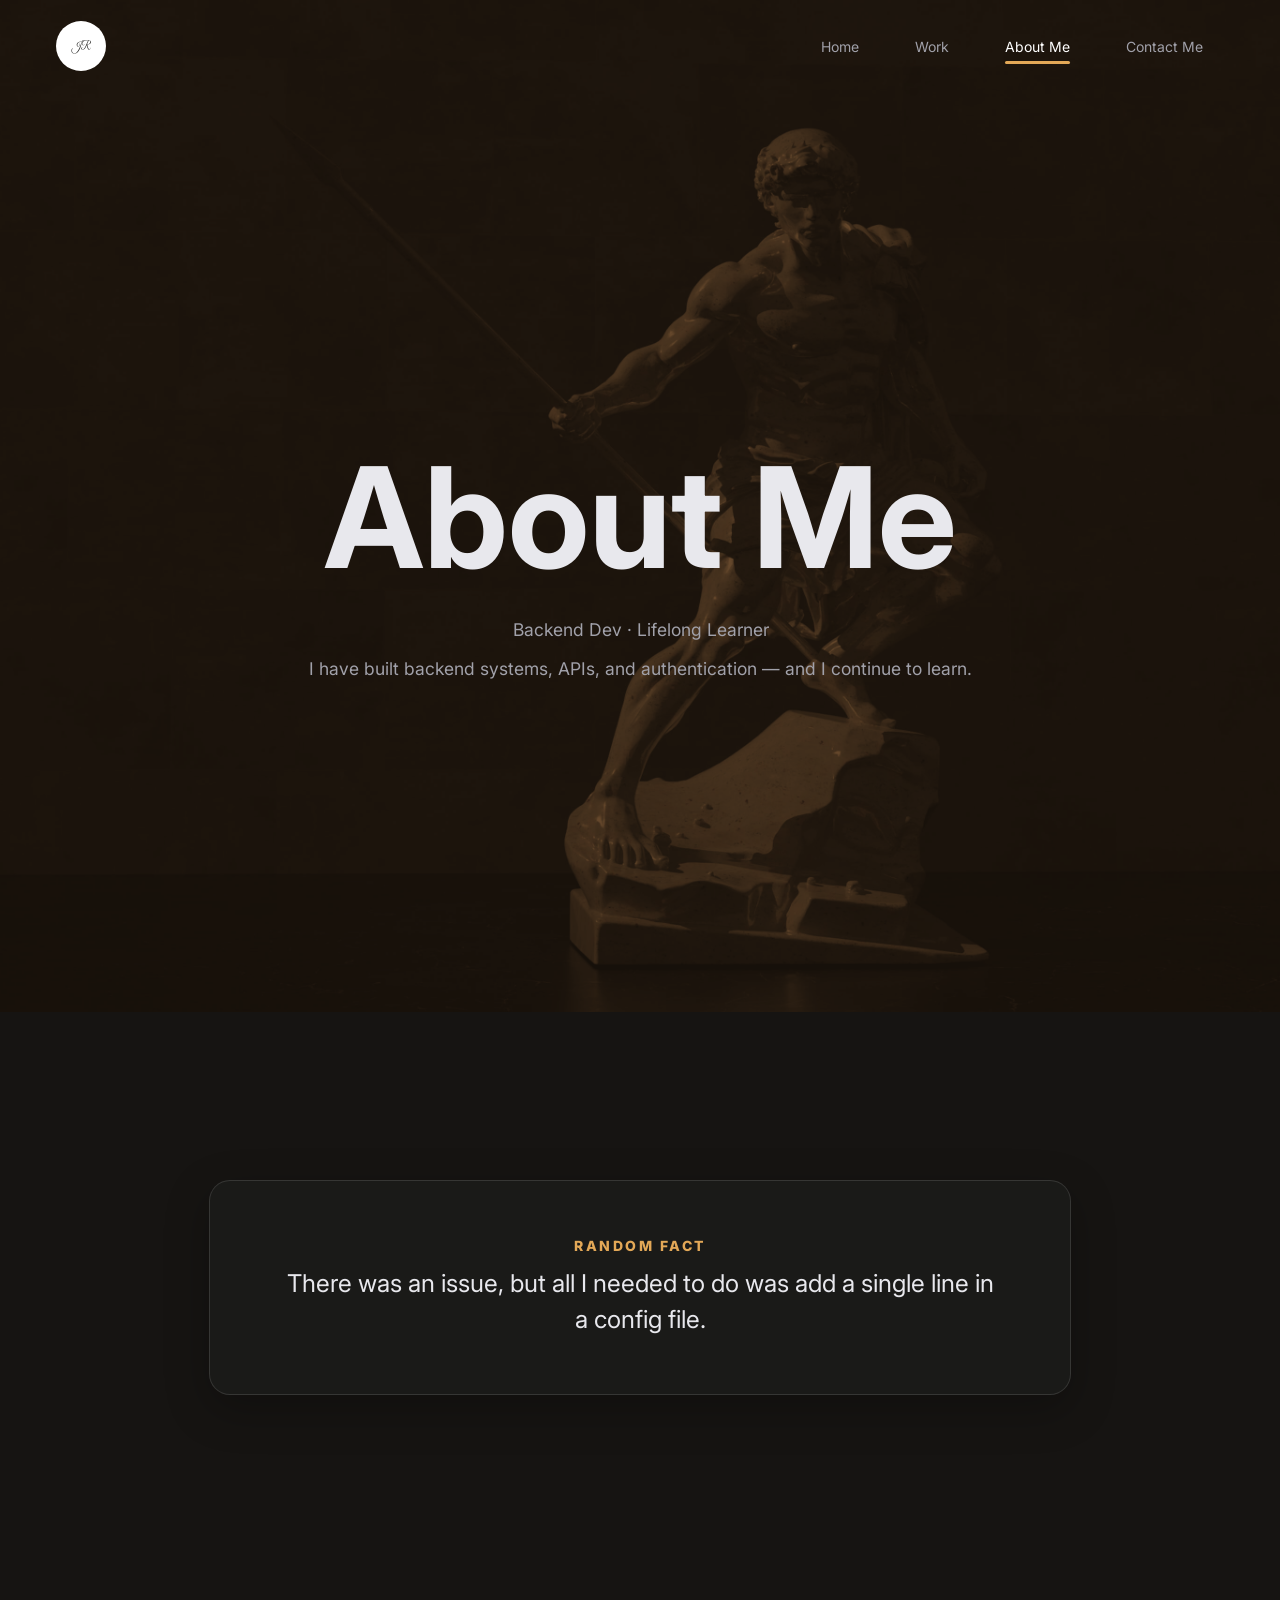
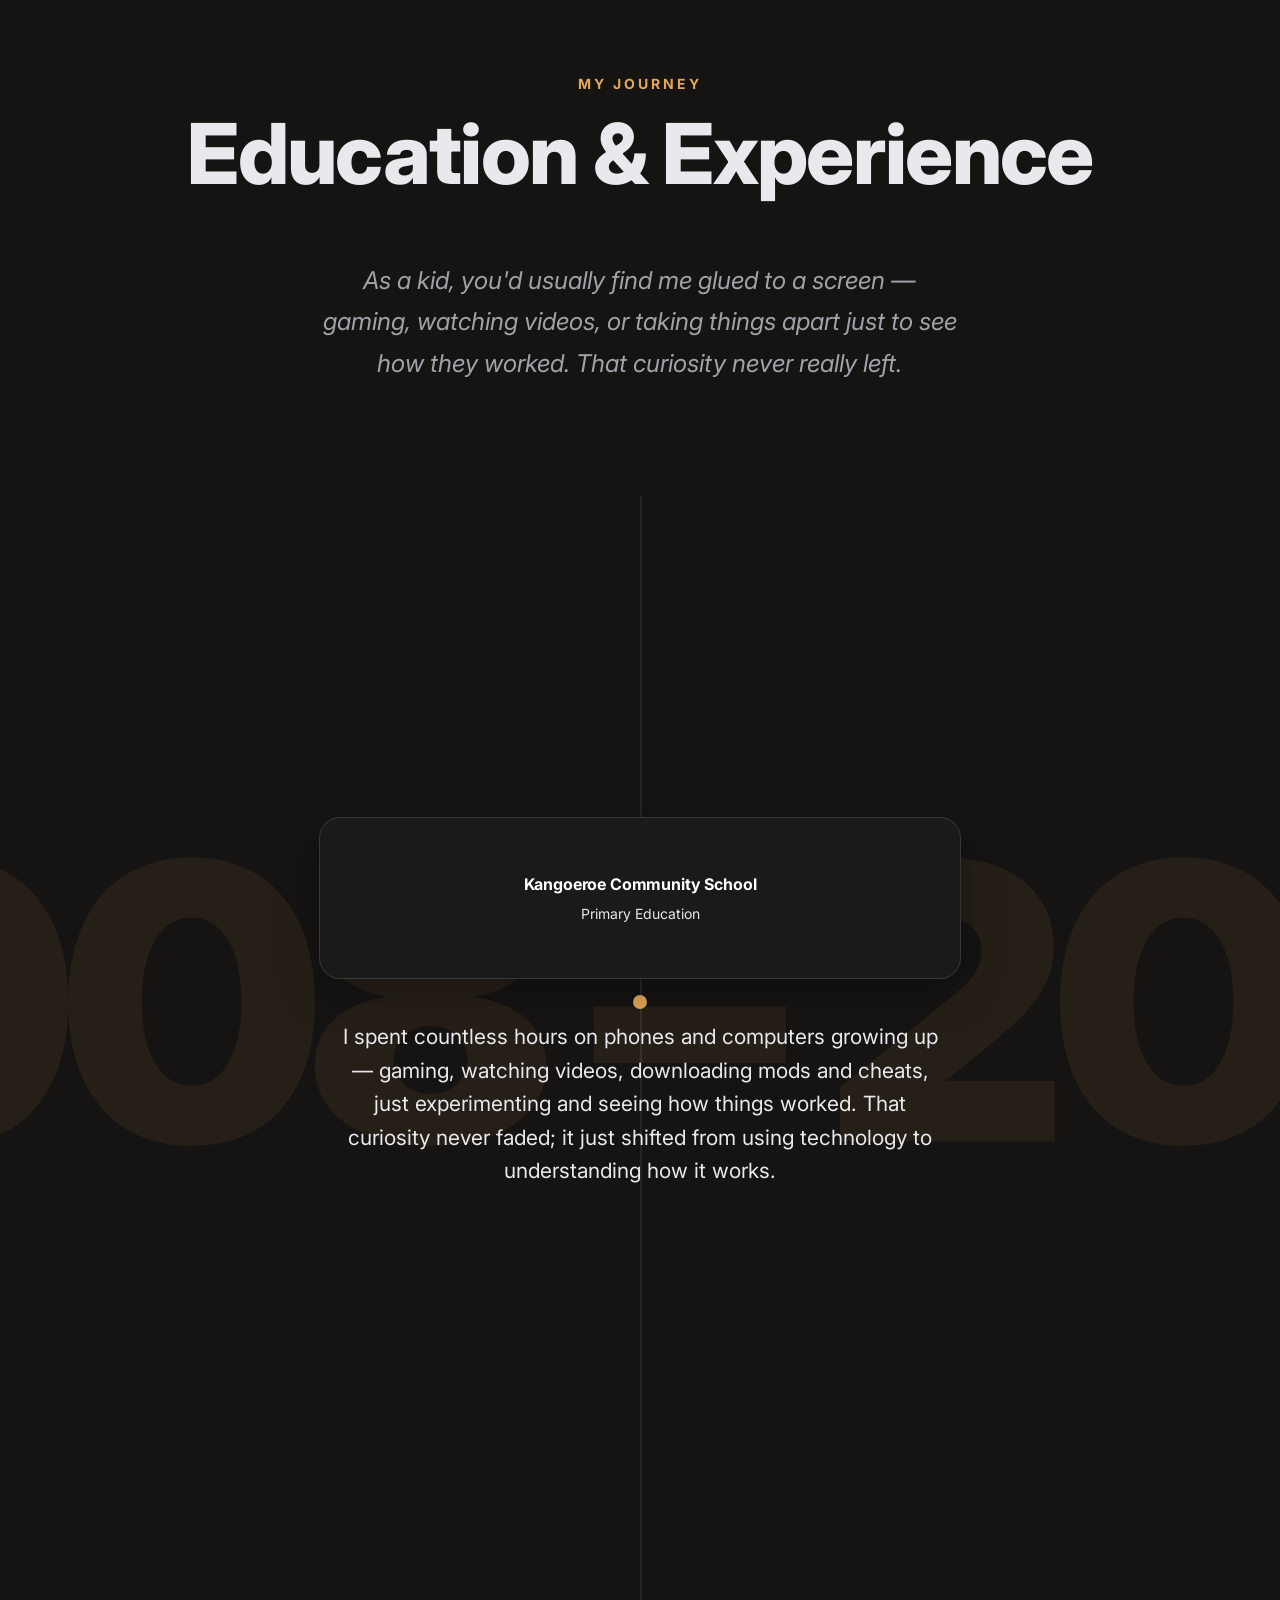
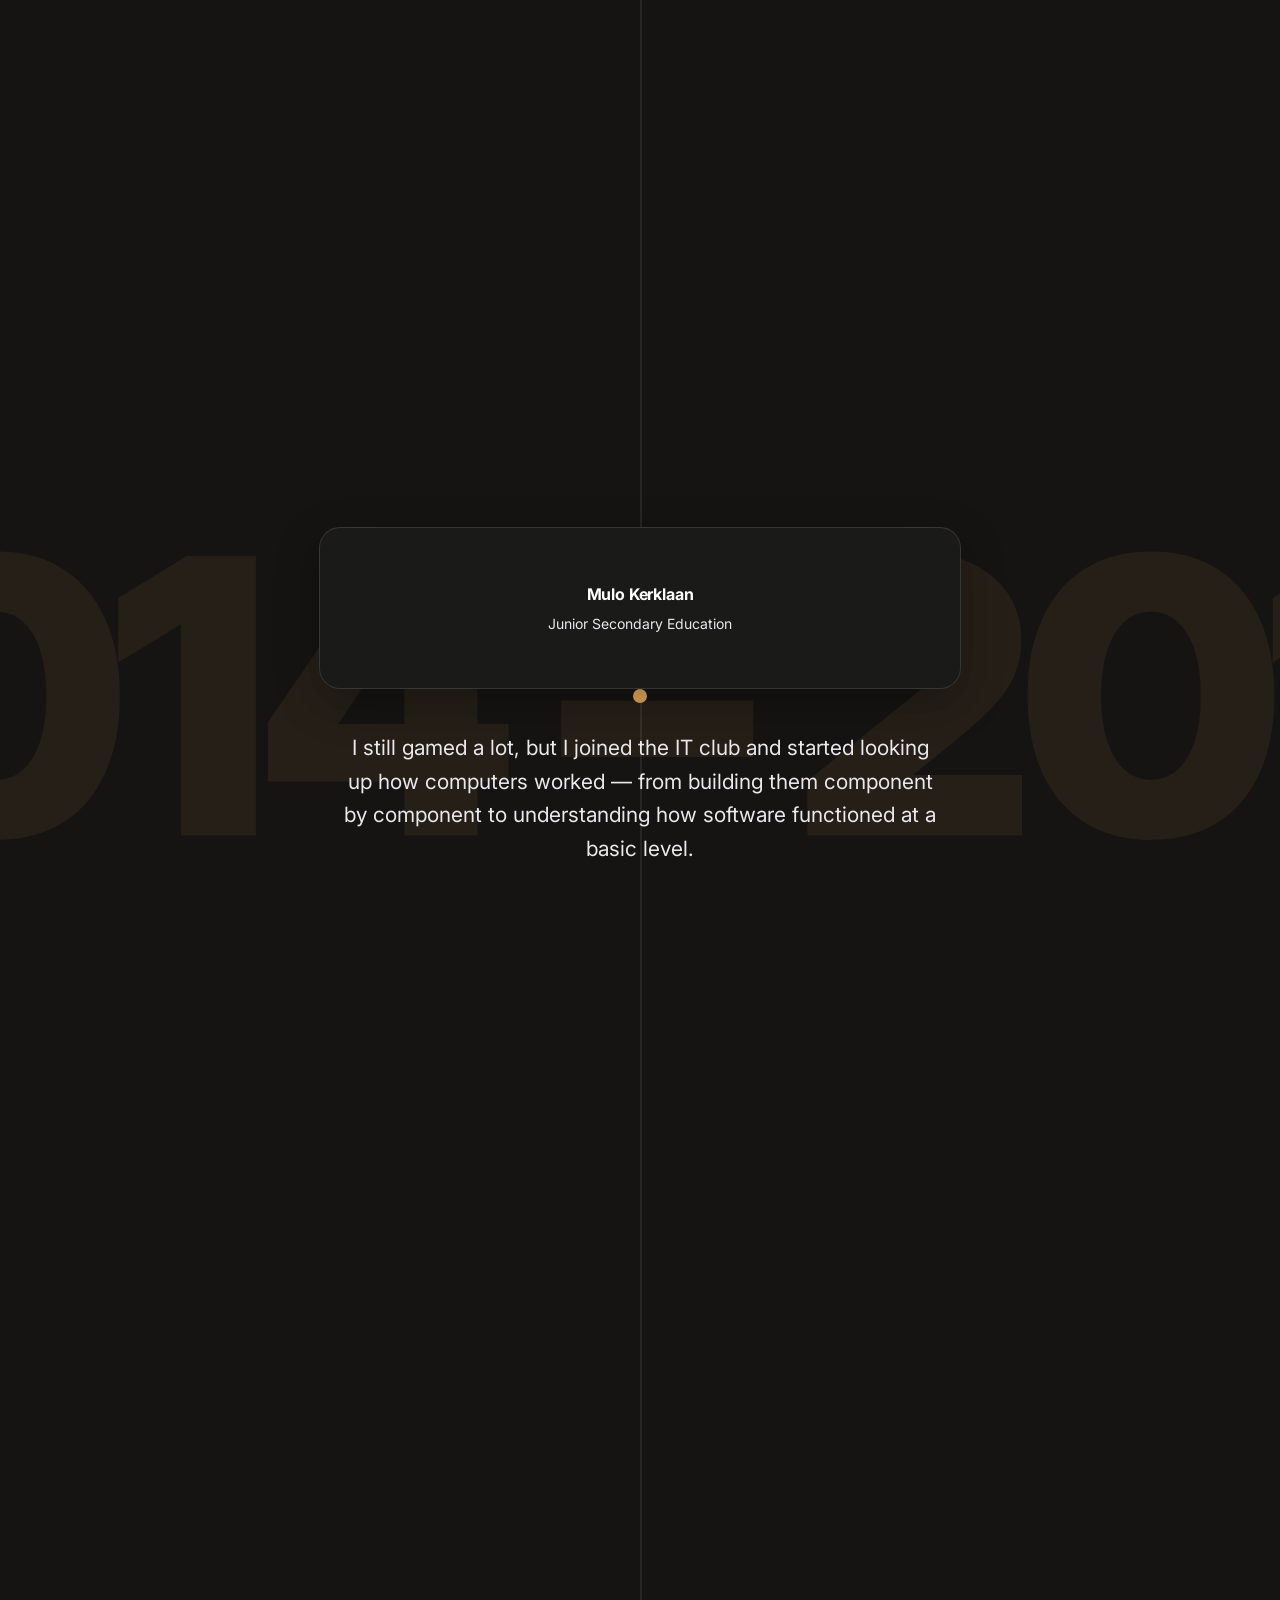
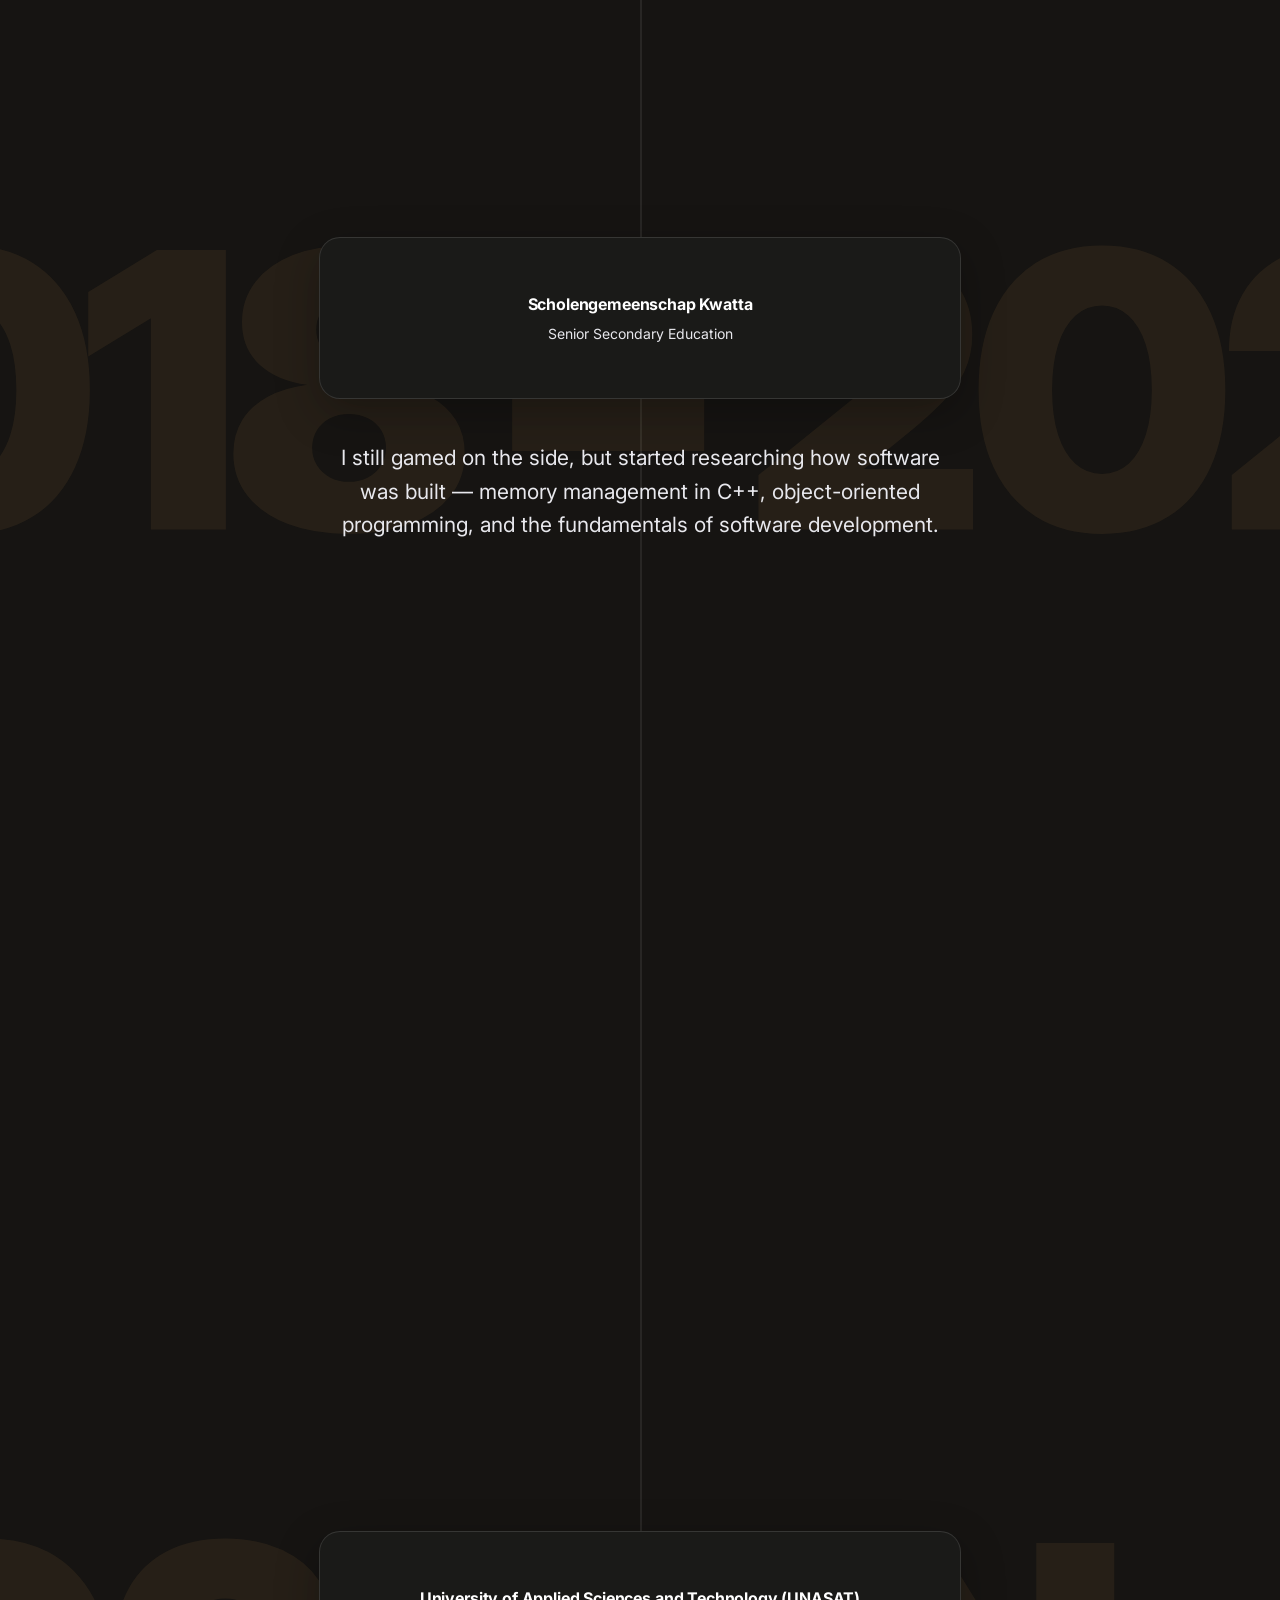
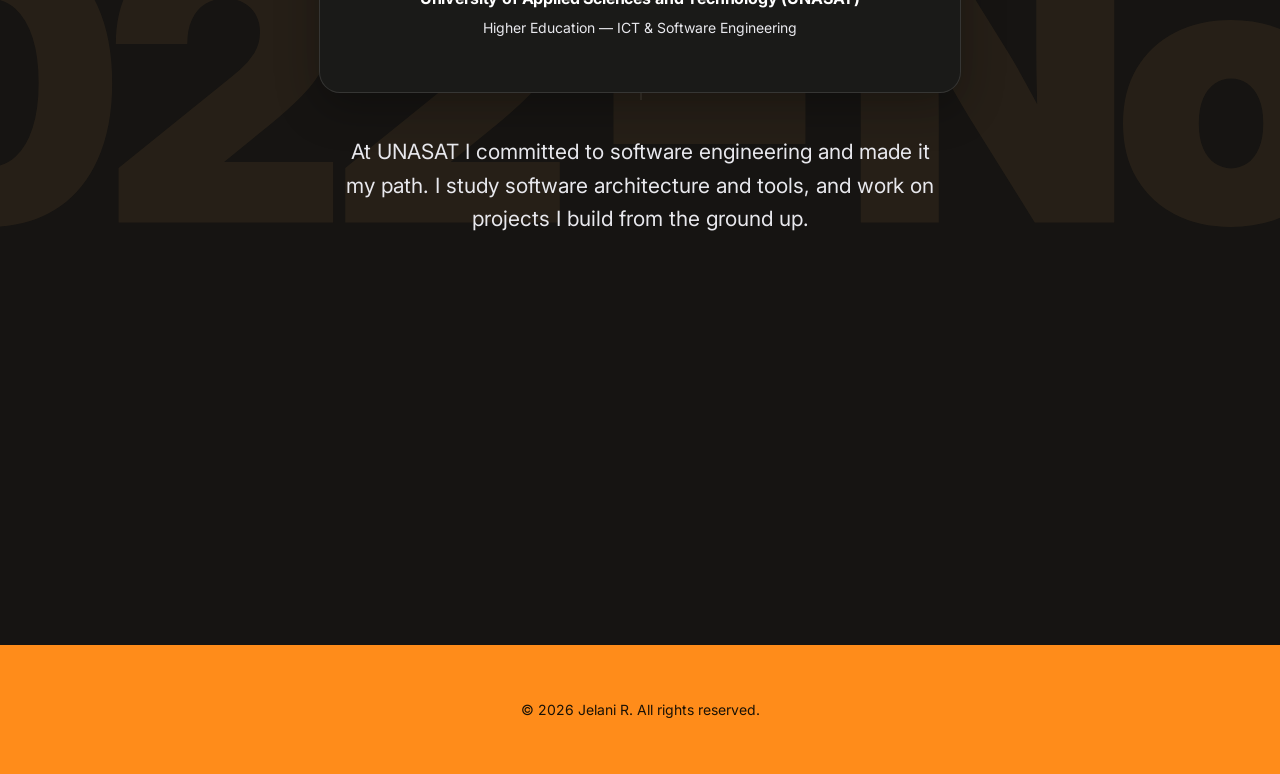
==== commit 840bf55e: "a" ====
--- a/about.html
+++ b/about.html
@@ -23,8 +23,8 @@
         <nav>
           <a href="index.html">Home</a>
           <a href="work.html">Work</a>
-          <a href="about.html" class="active">About</a>
-          <a href="contact.html">Contact</a>
+          <a href="about.html" class="active">About Me</a>
+          <a href="contact.html">Contact Me</a>
         </nav>
       </div>
     </header>
@@ -85,7 +85,9 @@
                   </div>
                 </div>
                 <div class="edu-backstory" data-speed="0.06">
-                  <p>I was glued to a screen from day one — gaming, scrolling, exploring every corner of the computer. That curiosity never faded; it just got louder. Before I knew it, I wasn't just using tech — I wanted to understand it.</p>
+                  <p>
+                    I spent countless hours on phones and computers growing up — gaming, watching videos, downloading mods and cheats, just experimenting and seeing how things worked. That curiosity never faded; it just shifted from using technology to understanding how it works.
+                  </p>
                 </div>
               </div>
               <div class="edu-row">
@@ -98,7 +100,7 @@
                   </div>
                 </div>
                 <div class="edu-backstory" data-speed="0.06">
-                  <p>Gaming was still huge for me, but this is where I found the IT club — and everything clicked. Suddenly I wasn't just playing on computers, I was building on them. It was hands-on, it was exciting, and I knew I wanted more.</p>
+                  <p>I still gamed a lot, but I joined the IT club and started looking up how computers worked — from building them component by component to understanding how software functioned at a basic level.</p>
                 </div>
               </div>
               <div class="edu-row">
@@ -111,7 +113,7 @@
                   </div>
                 </div>
                 <div class="edu-backstory" data-speed="0.06">
-                  <p>SGK was where I stopped waiting and started doing. Late nights watching tutorials, reading everything I could find, building tiny projects that barely worked — but each one taught me something. School gave me the foundation, but this is where I learned to teach myself.</p>
+                  <p>I still gamed on the side, but started researching how software was built — memory management in C++, object-oriented programming, and the fundamentals of software development.</p>
                 </div>
               </div>
               <div class="edu-row">
@@ -124,7 +126,7 @@
                   </div>
                 </div>
                 <div class="edu-backstory" data-speed="0.06">
-                  <p>UNASAT was the game changer. Real architecture, real tools, real projects — not just exercises. This is where every late night, every bug, every breakthrough led. Software engineering wasn't just a class anymore — it was my path, and I went all in.</p>
+                  <p>At UNASAT I committed to software engineering and made it my path. I study software architecture and tools, and work on projects I build from the ground up.</p>
                 </div>
               </div>
             </div>
--- a/css/main.css
+++ b/css/main.css
@@ -168,7 +168,9 @@
   display: flex;
   align-items: center;
   justify-content: center;
-  transition: opacity 0.6s ease, visibility 0.6s ease;
+  transition:
+    opacity 0.6s ease,
+    visibility 0.6s ease;
 }
 
 .loader.hidden {
@@ -199,9 +201,17 @@
 }
 
 @keyframes loaderSlide {
-  0% { left: -40%; width: 40%; }
-  50% { width: 60%; }
-  100% { left: 110%; width: 40%; }
+  0% {
+    left: -40%;
+    width: 40%;
+  }
+  50% {
+    width: 60%;
+  }
+  100% {
+    left: 110%;
+    width: 40%;
+  }
 }
 
 /* ─── Page enter animation ──────────────────────────── */
@@ -210,8 +220,14 @@
 }
 
 @keyframes pageFadeIn {
-  from { opacity: 0; transform: translateY(20px); }
-  to { opacity: 1; transform: translateY(0); }
+  from {
+    opacity: 0;
+    transform: translateY(20px);
+  }
+  to {
+    opacity: 1;
+    transform: translateY(0);
+  }
 }
 
 /* ─── Mobile menu toggle ──────────────────────────────── */
@@ -236,7 +252,9 @@
   margin: 0 auto;
   background: var(--text);
   border-radius: 2px;
-  transition: transform 0.3s var(--ease), opacity 0.3s var(--ease);
+  transition:
+    transform 0.3s var(--ease),
+    opacity 0.3s var(--ease);
 }
 
 header.nav-open .menu-toggle span:nth-child(1) {
@@ -296,12 +314,14 @@
 }
 
 .logo-icon {
-  width: auto;
+  width: 50px;
   height: 50px;
   display: block;
   background: #fff;
-  border-radius: 6px;
-  padding: 4px 8px;
+  border-radius: 50%;
+  padding: 8px;
+  object-fit: contain;
+  box-sizing: border-box;
 }
 
 header nav {
@@ -431,7 +451,9 @@
     height: 32px;
     width: 32px;
     gap: 4px;
-    transition: border-color 0.25s var(--ease), background 0.25s var(--ease);
+    transition:
+      border-color 0.25s var(--ease),
+      background 0.25s var(--ease);
   }
 
   .menu-toggle:hover {
@@ -442,7 +464,10 @@
   .menu-toggle span {
     width: 16px;
     height: 1.5px;
-    transition: transform 0.3s var(--ease), opacity 0.3s var(--ease), width 0.25s var(--ease);
+    transition:
+      transform 0.3s var(--ease),
+      opacity 0.3s var(--ease),
+      width 0.25s var(--ease);
   }
 
   .menu-toggle:hover span {
@@ -472,7 +497,9 @@
     max-height: 0;
     overflow: hidden;
     opacity: 0;
-    transition: max-height 0.4s var(--ease), opacity 0.3s var(--ease);
+    transition:
+      max-height 0.4s var(--ease),
+      opacity 0.3s var(--ease);
   }
 
   header.nav-open nav {
@@ -491,7 +518,7 @@
   }
 
   footer .container {
-  gap: var(--s-3);
+    gap: var(--s-3);
   }
 }
 
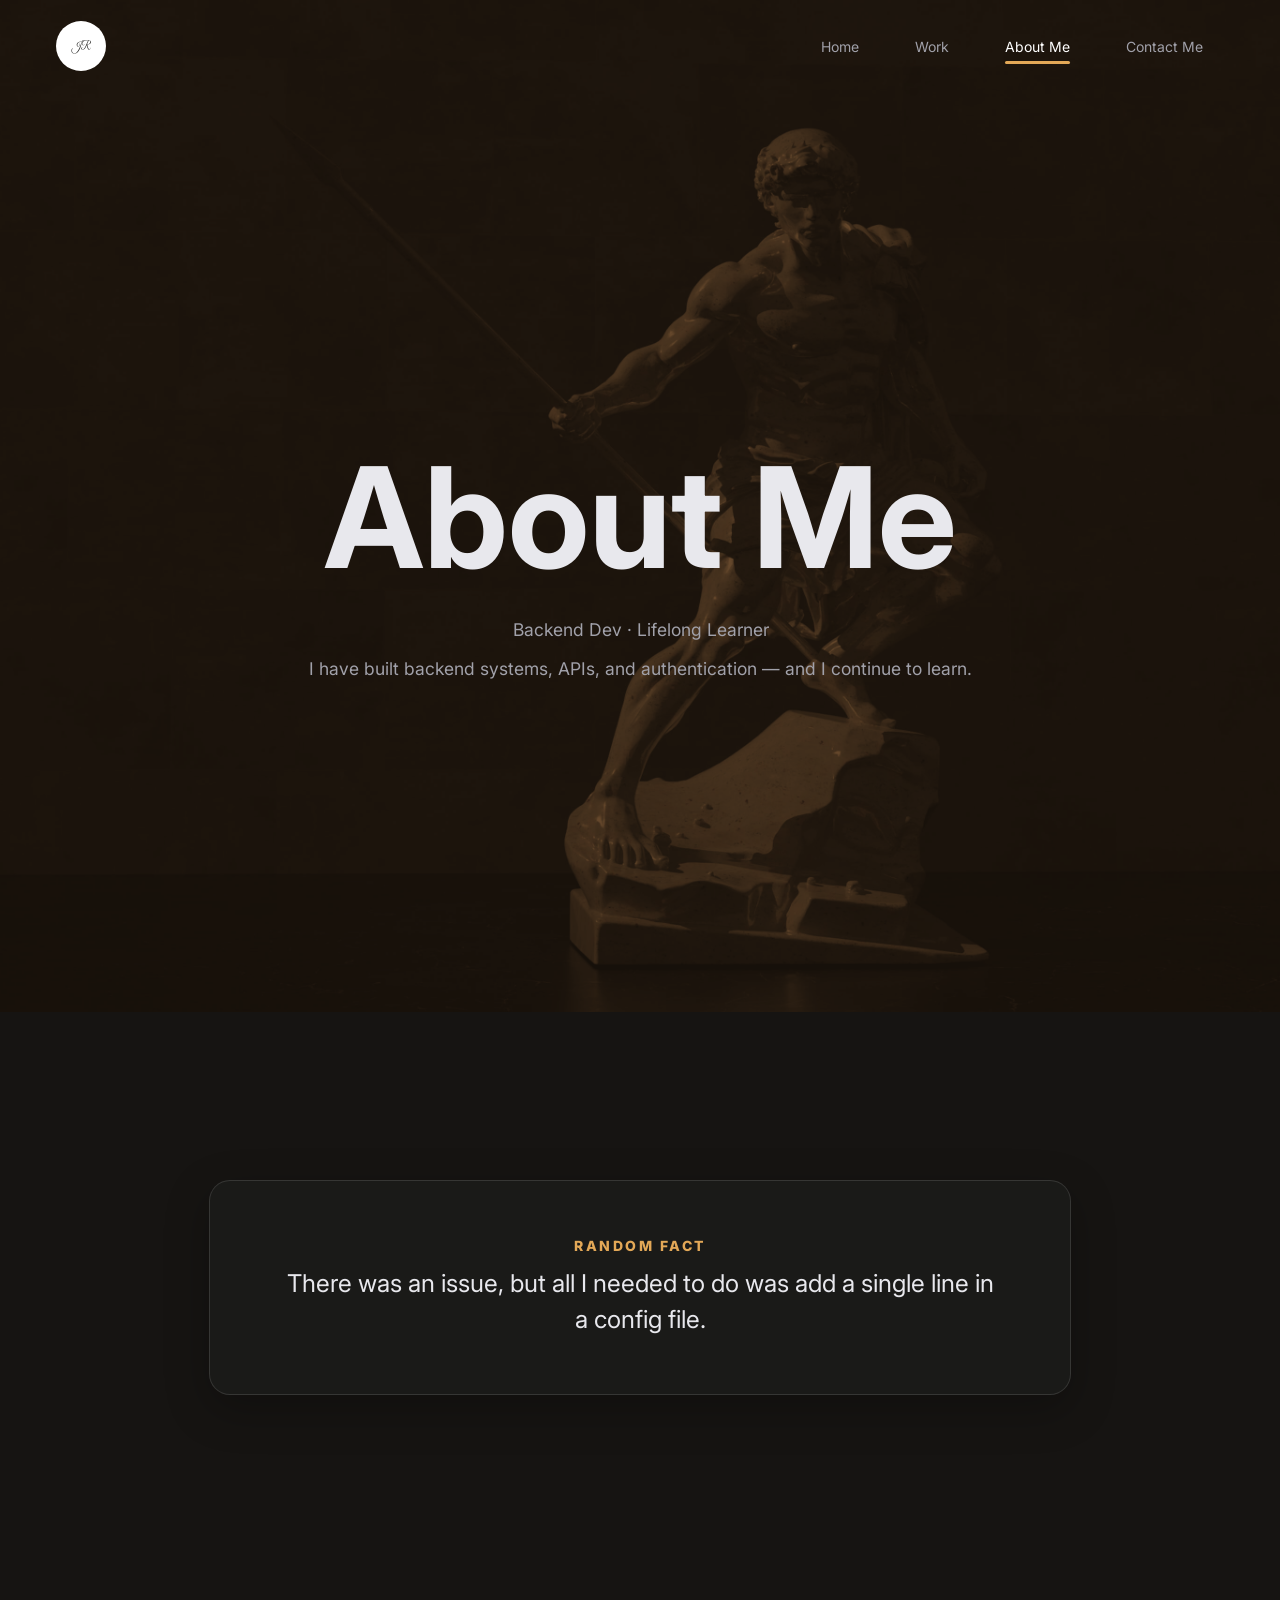
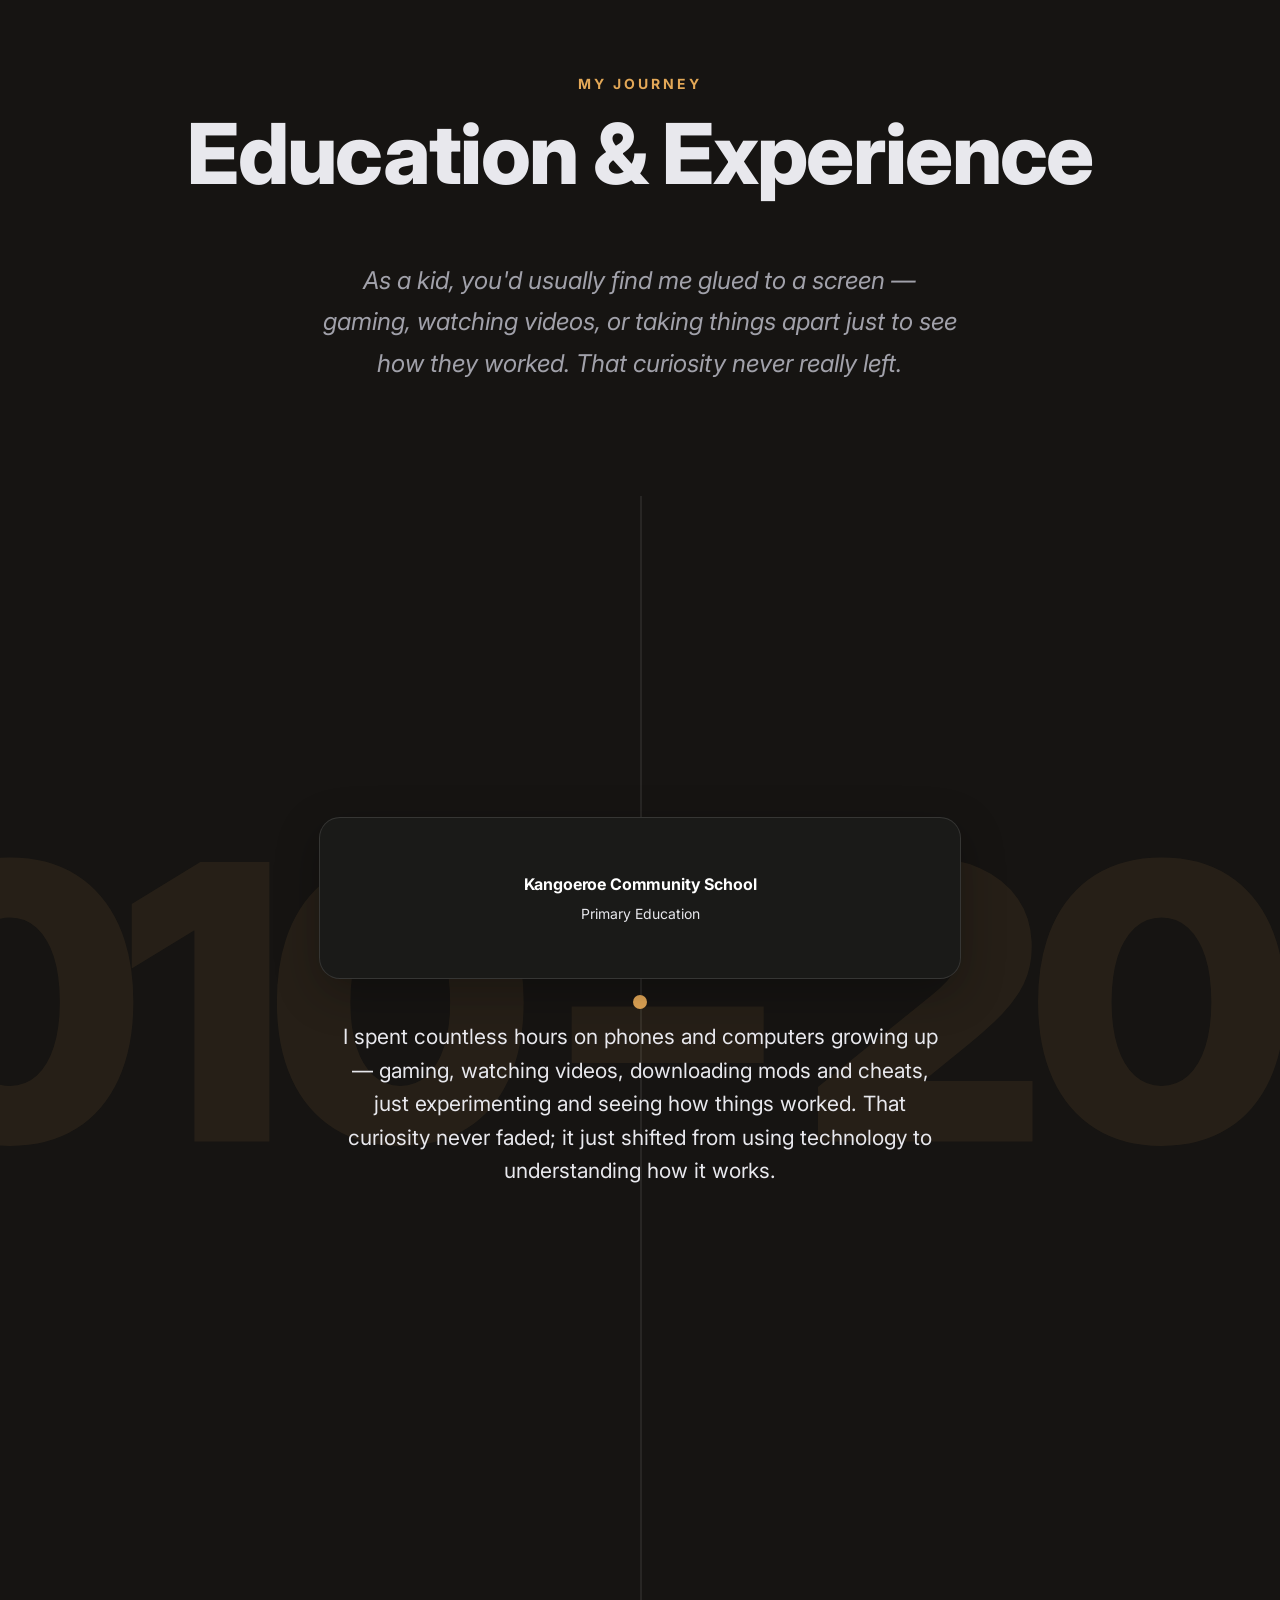
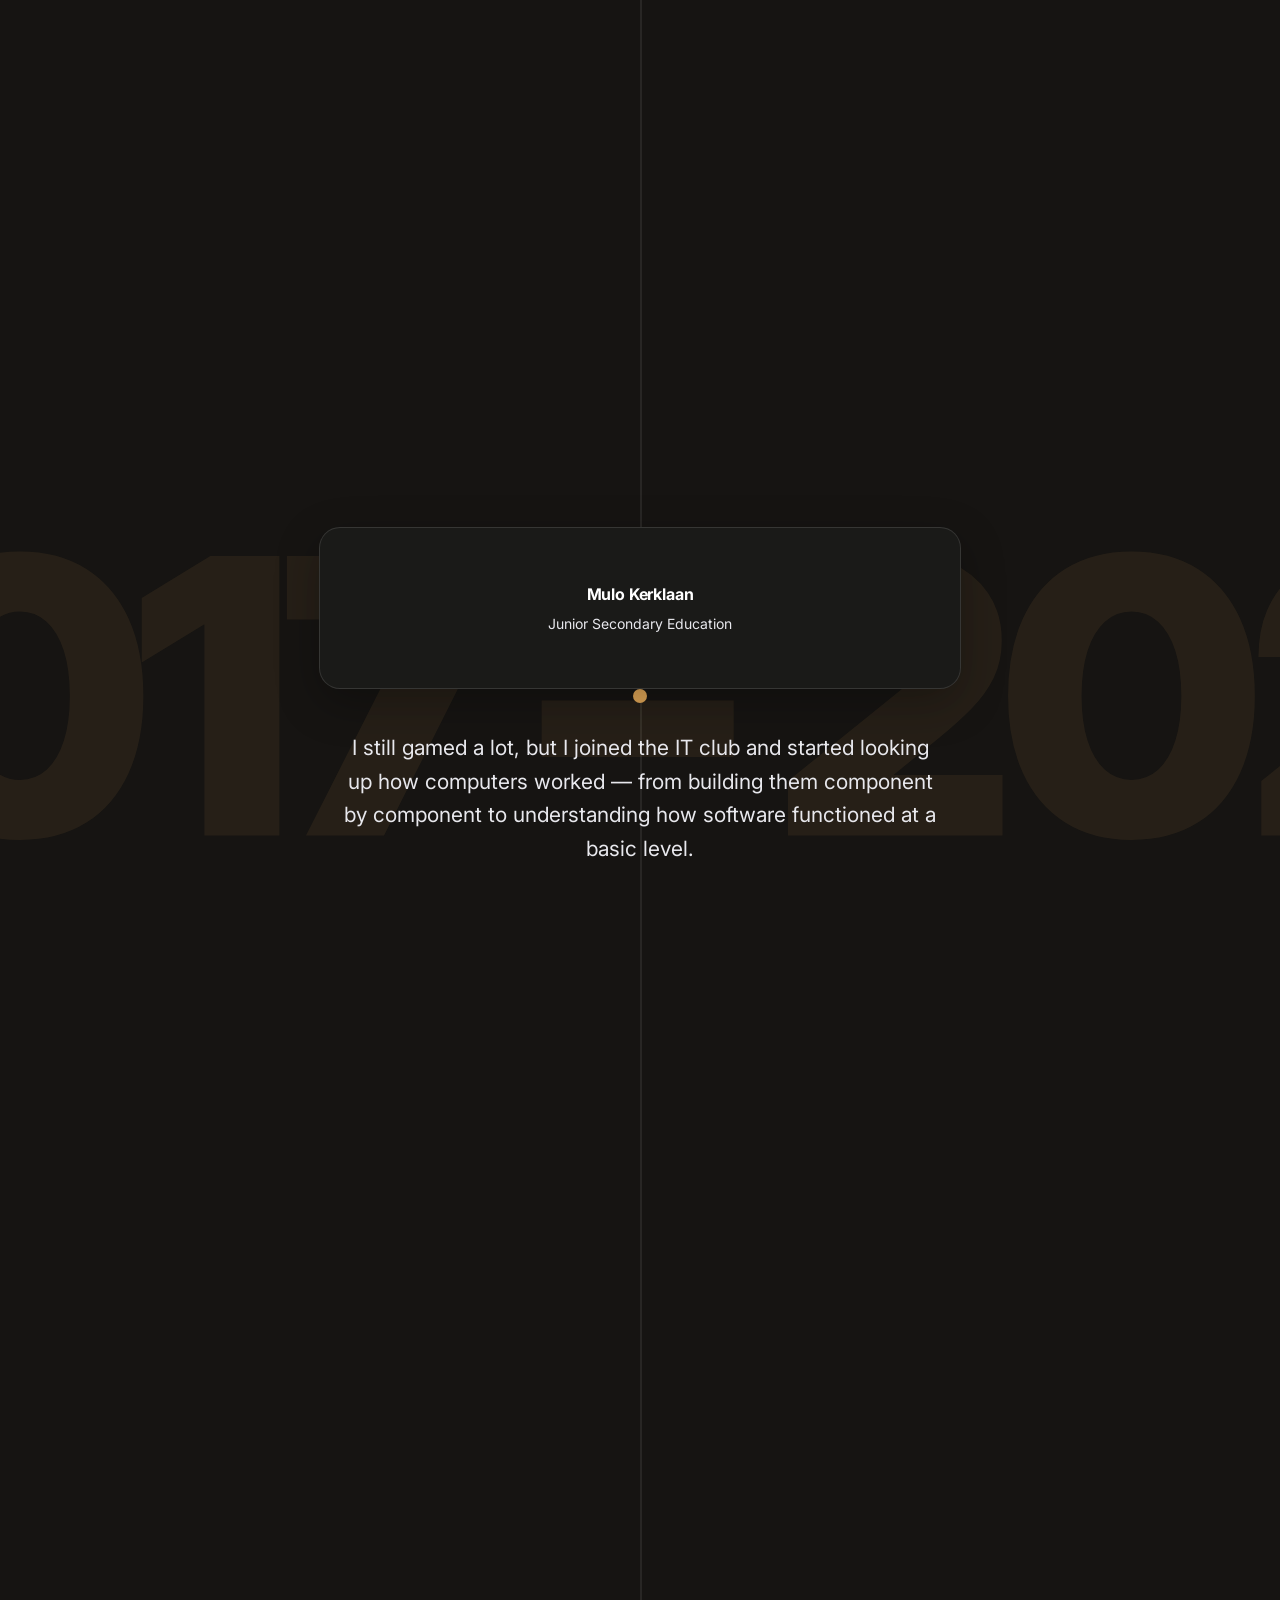
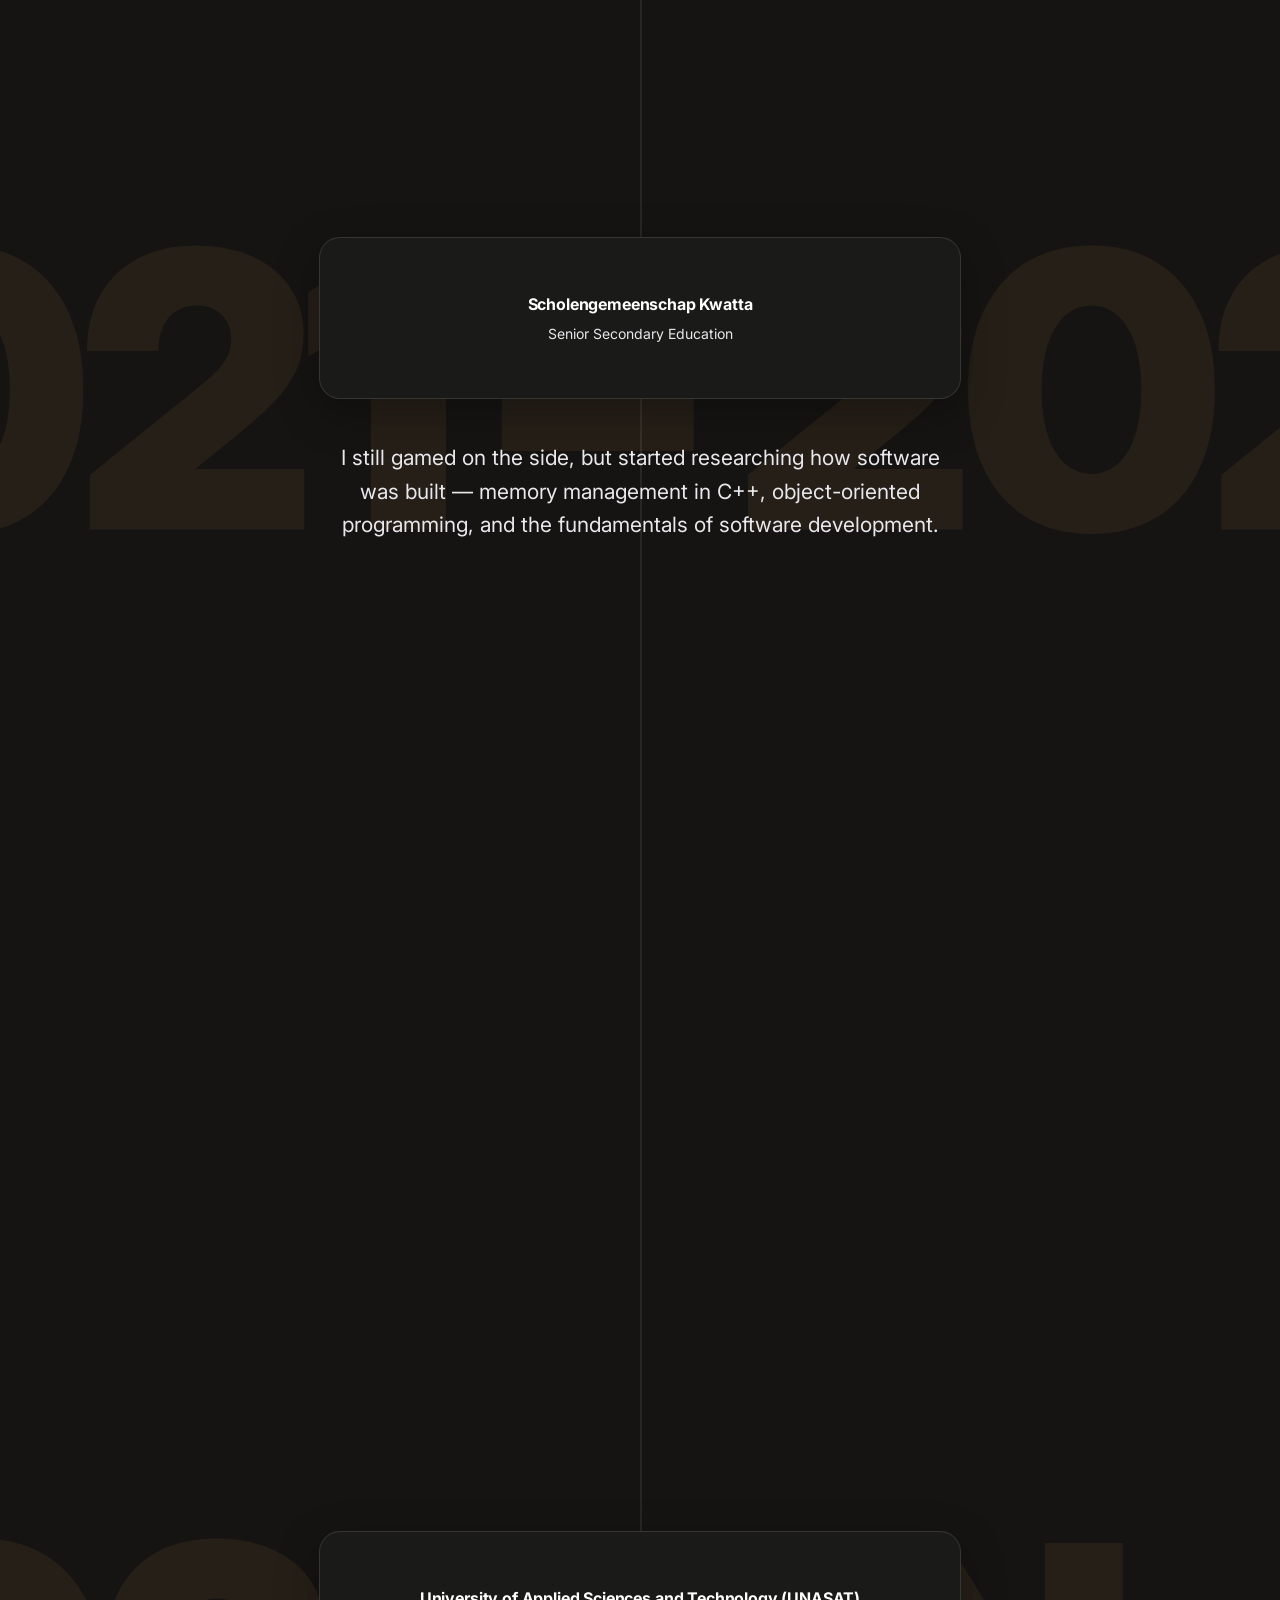
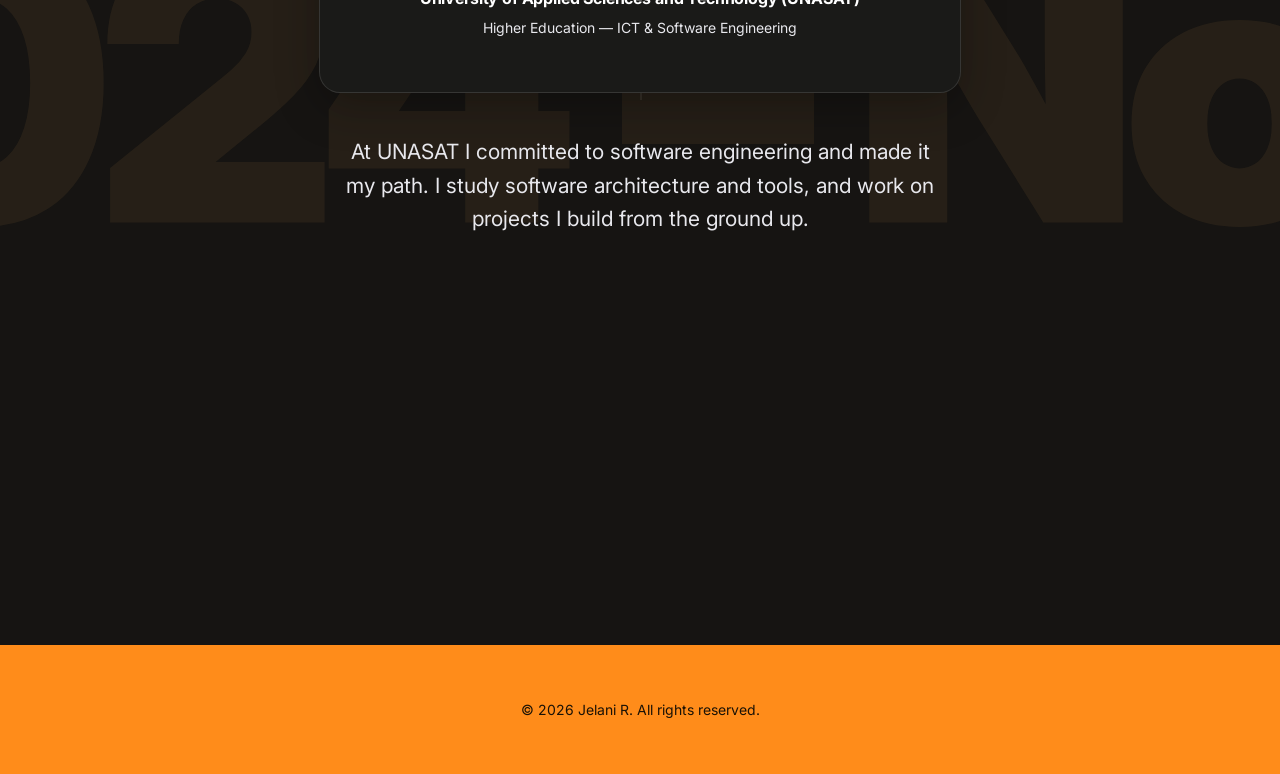
==== commit 54a0ab43: "h" ====
--- a/about.html
+++ b/about.html
@@ -77,8 +77,8 @@
               <div class="tl-line-fill"></div>
               <div class="edu-row">
                 <div class="tl-dot"></div>
-                <div class="edu-year-bg" aria-hidden="true">2008 – 2014</div>
-                <div class="education-item" data-observe data-speed="0.06" data-year="2008 – 2014">
+                <div class="edu-year-bg" aria-hidden="true">2010 – 2017</div>
+                <div class="education-item" data-observe data-speed="0.06" data-year="2010 – 2017">
                   <div class="edu-content">
                     <h4>Kangoeroe Community School</h4>
                     <div class="school">Primary Education</div>
@@ -92,8 +92,8 @@
               </div>
               <div class="edu-row">
                 <div class="tl-dot"></div>
-                <div class="edu-year-bg" aria-hidden="true">2014 – 2018</div>
-                <div class="education-item" data-observe data-speed="0.06" data-year="2014 – 2018">
+                <div class="edu-year-bg" aria-hidden="true">2017 – 2021</div>
+                <div class="education-item" data-observe data-speed="0.06" data-year="2017 – 2021">
                   <div class="edu-content">
                     <h4>Mulo Kerklaan</h4>
                     <div class="school">Junior Secondary Education</div>
@@ -105,8 +105,8 @@
               </div>
               <div class="edu-row">
                 <div class="tl-dot"></div>
-                <div class="edu-year-bg" aria-hidden="true">2018 – 2022</div>
-                <div class="education-item" data-observe data-speed="0.06" data-year="2018 – 2022">
+                <div class="edu-year-bg" aria-hidden="true">2021 – 2024</div>
+                <div class="education-item" data-observe data-speed="0.06" data-year="2021 – 2024">
                   <div class="edu-content">
                     <h4>Scholengemeenschap Kwatta</h4>
                     <div class="school">Senior Secondary Education</div>
@@ -118,8 +118,8 @@
               </div>
               <div class="edu-row">
                 <div class="tl-dot"></div>
-                <div class="edu-year-bg" aria-hidden="true">2022 – Now</div>
-                <div class="education-item" data-observe data-speed="0.06" data-year="2022 – Now">
+                <div class="edu-year-bg" aria-hidden="true">2024 – Now</div>
+                <div class="education-item" data-observe data-speed="0.06" data-year="2024 – Now">
                   <div class="edu-content">
                     <h4>University of Applied Sciences and Technology (UNASAT)</h4>
                     <div class="school">Higher Education — ICT &amp; Software Engineering</div>
